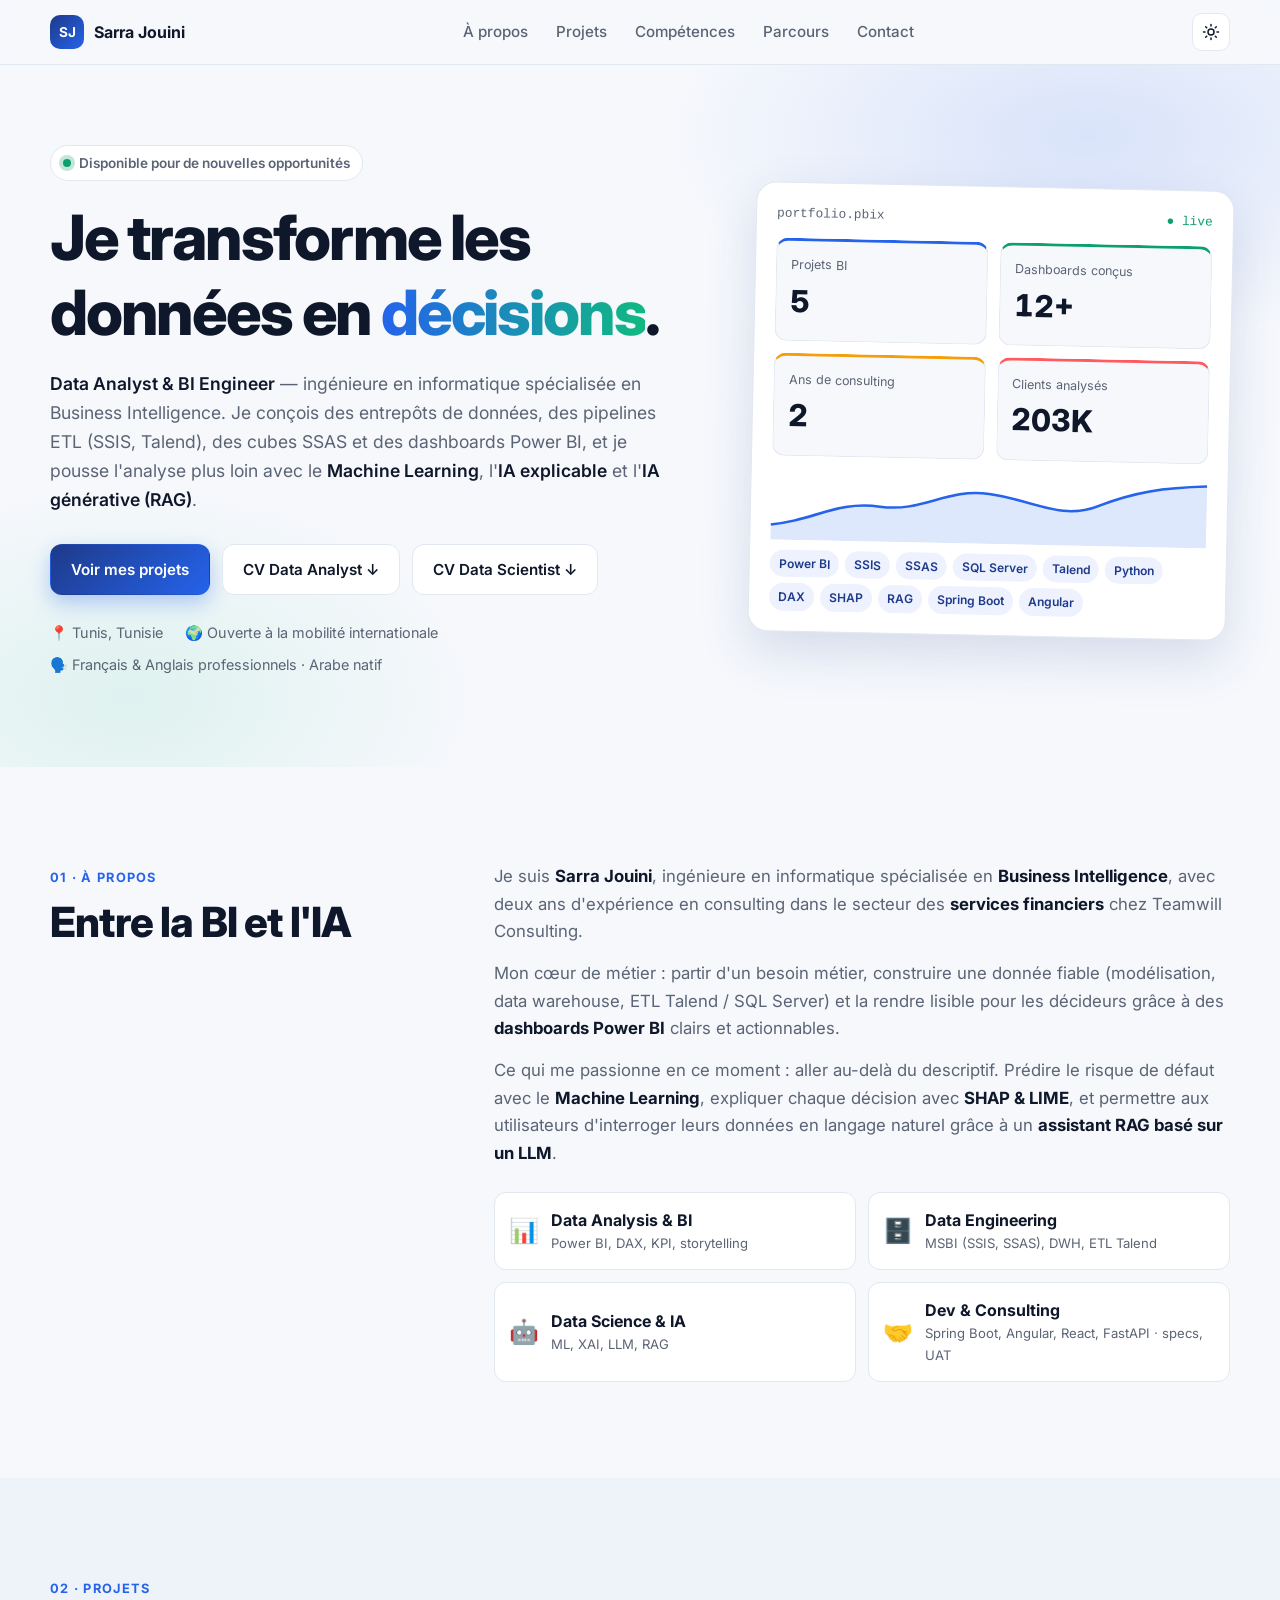
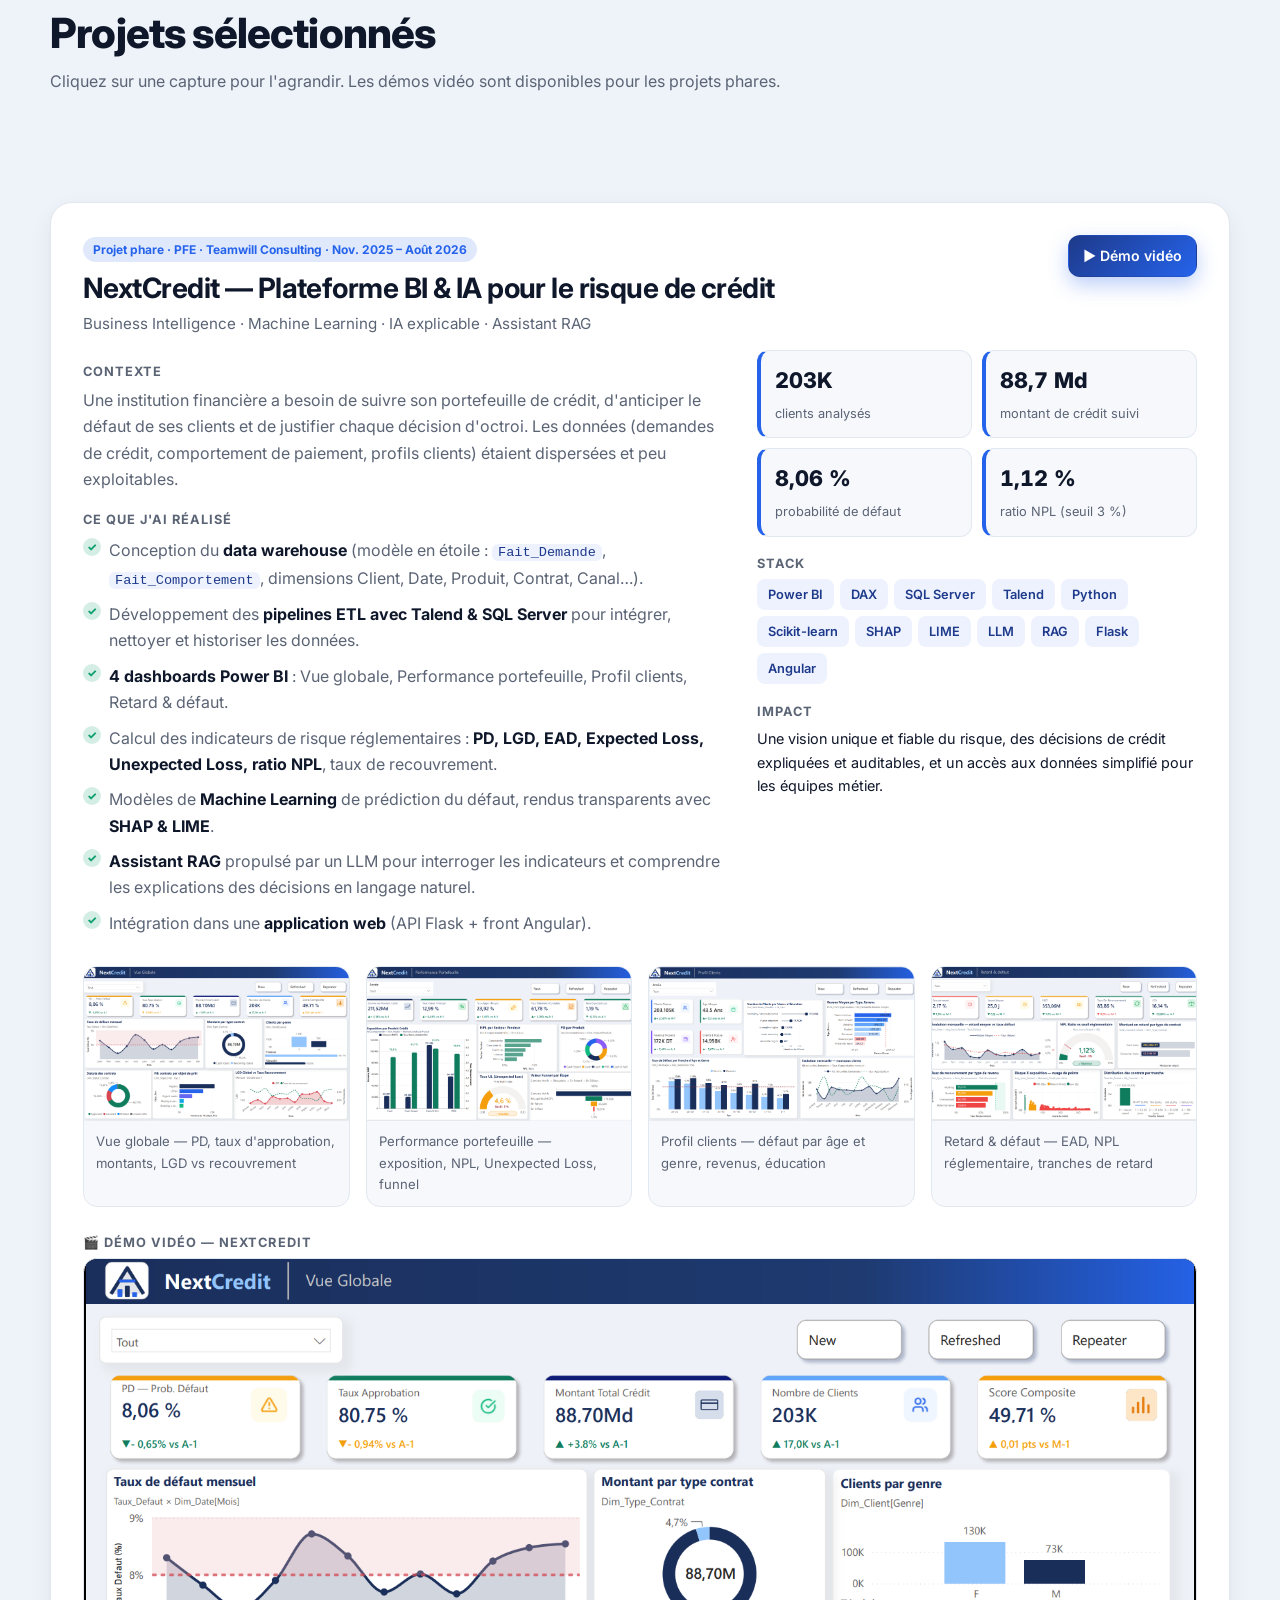
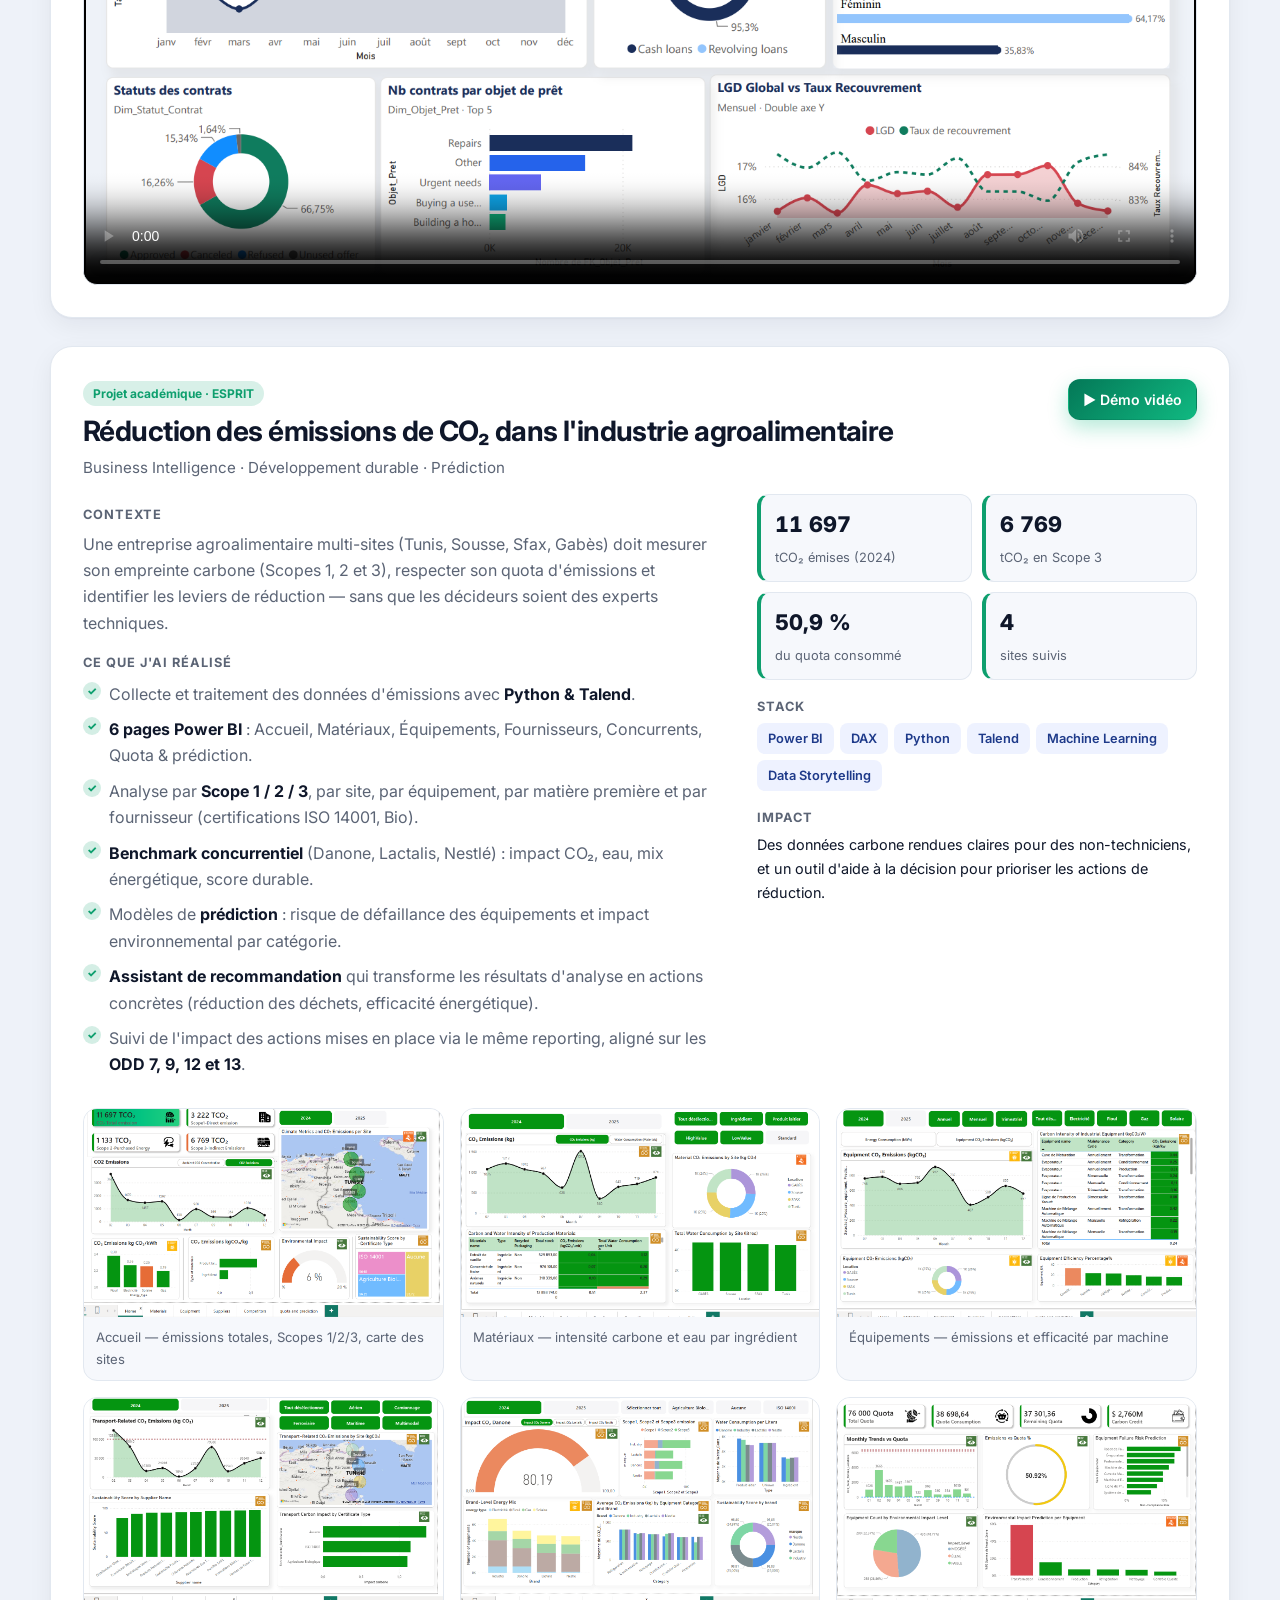
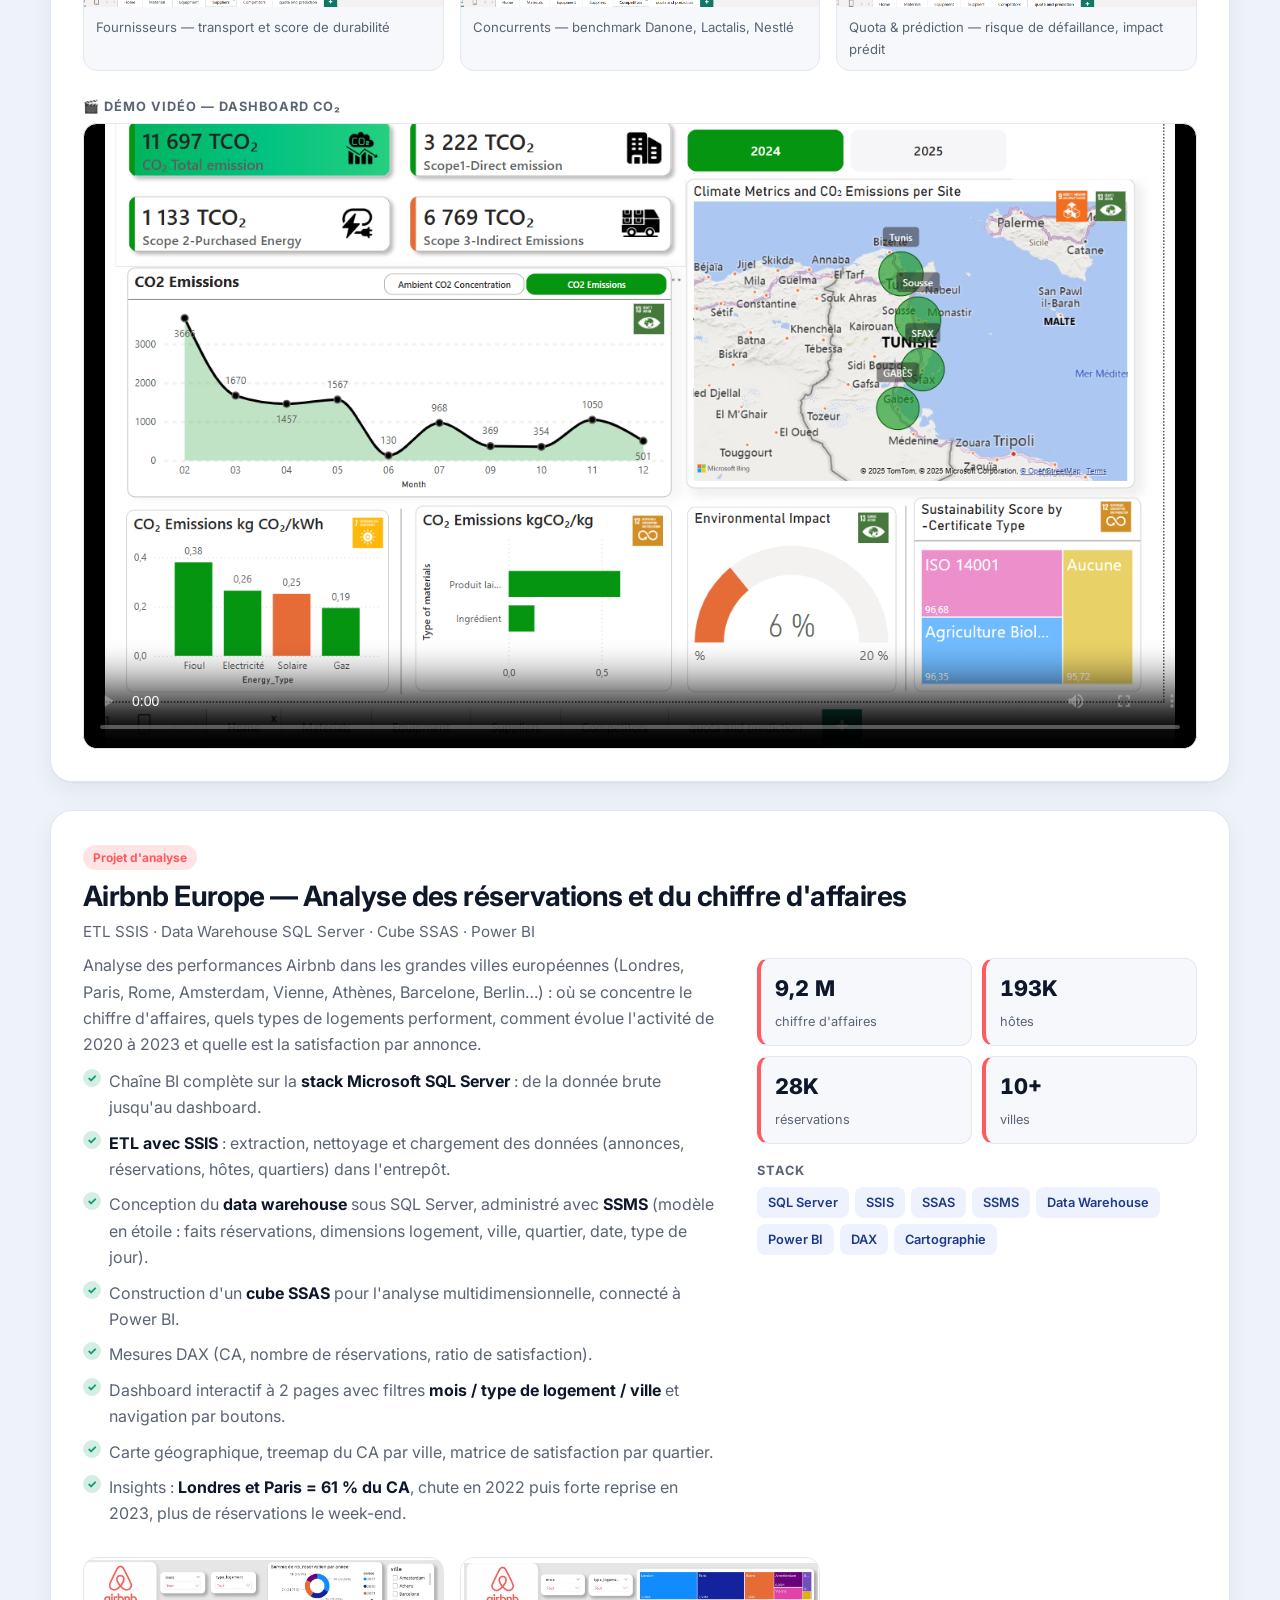
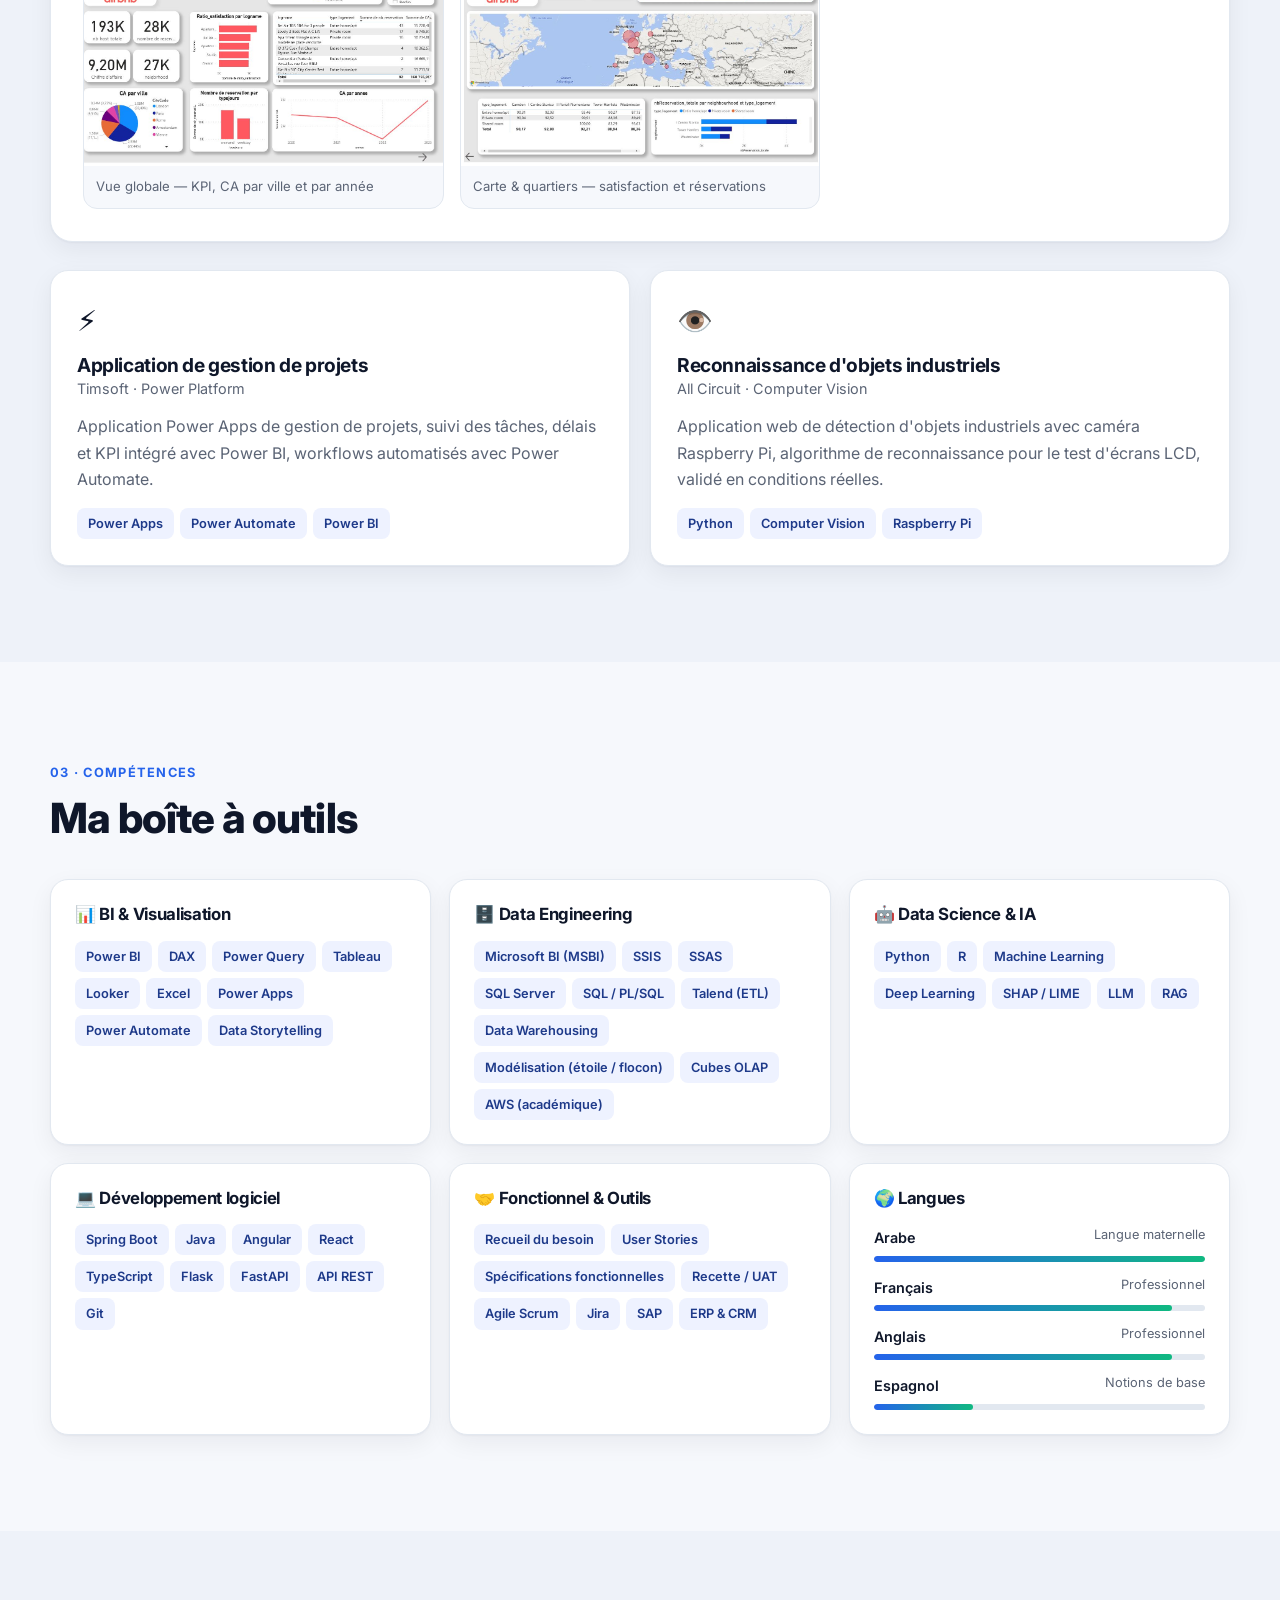
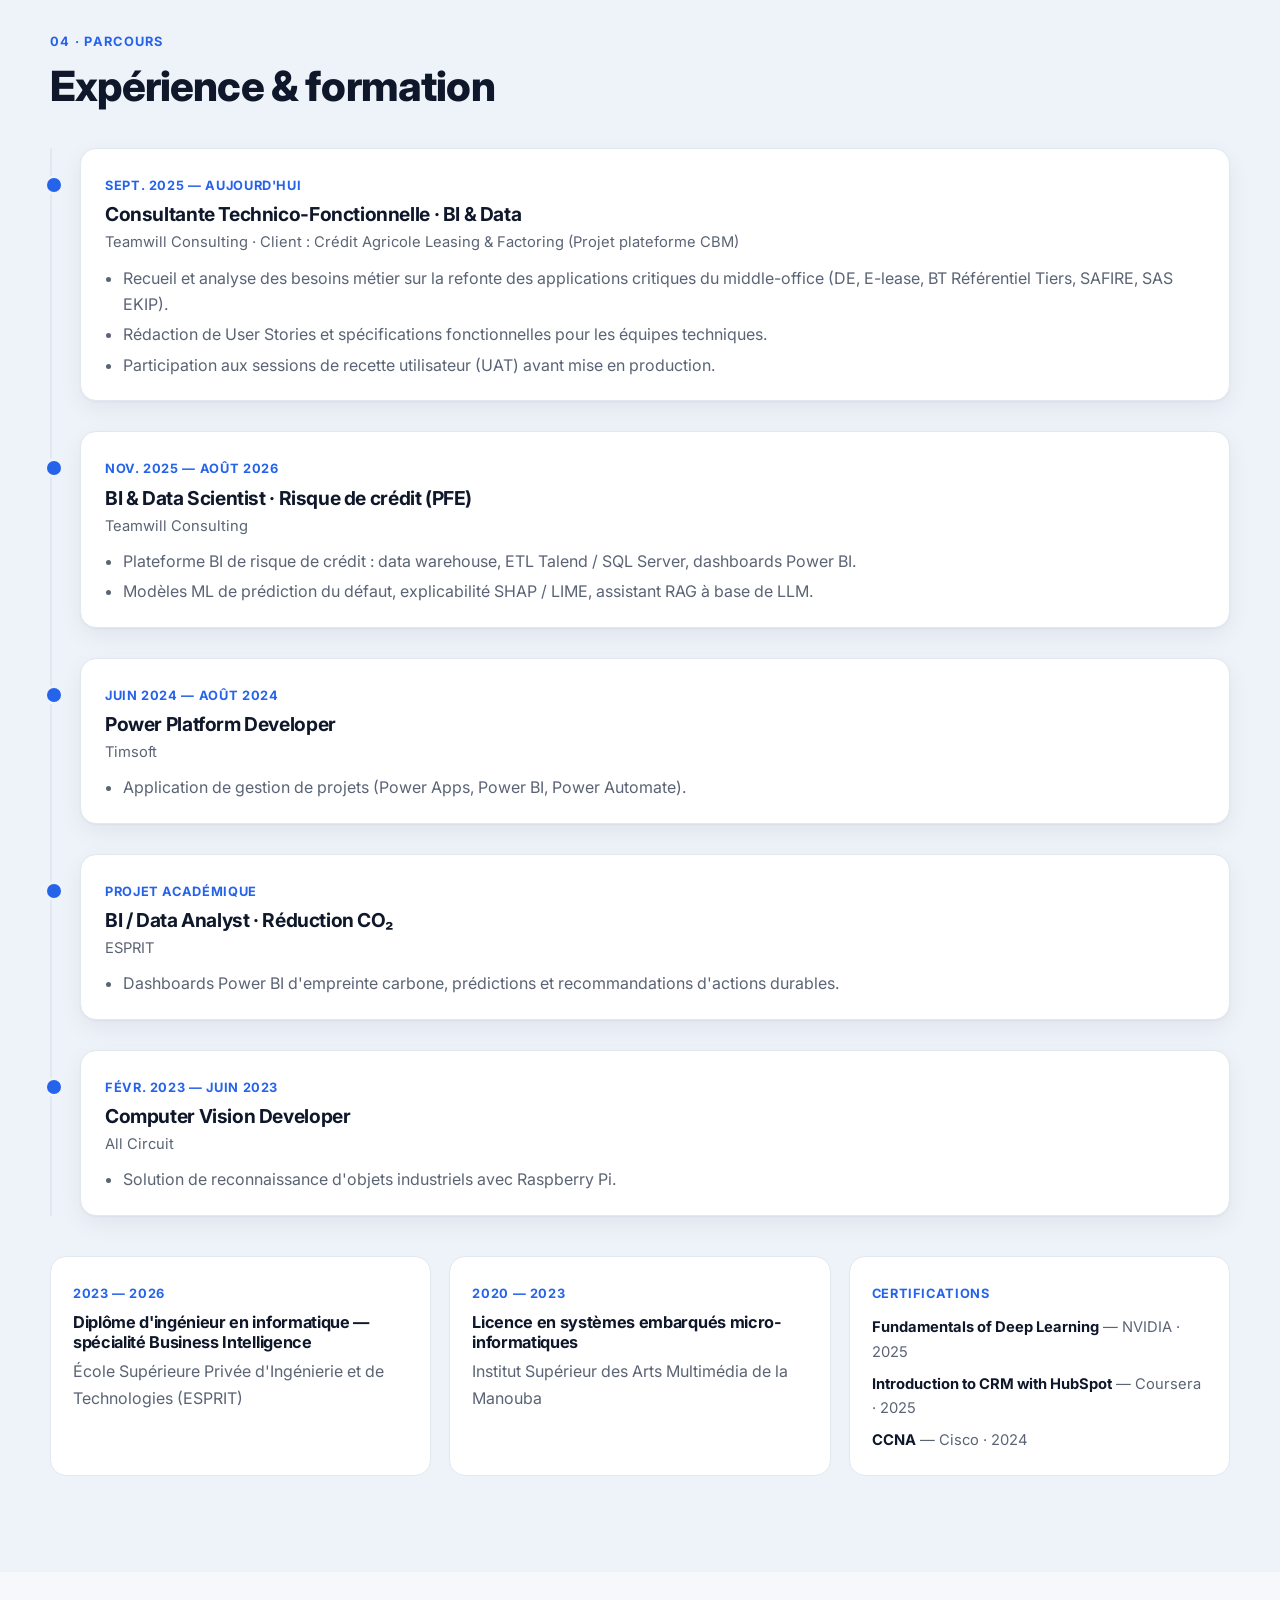
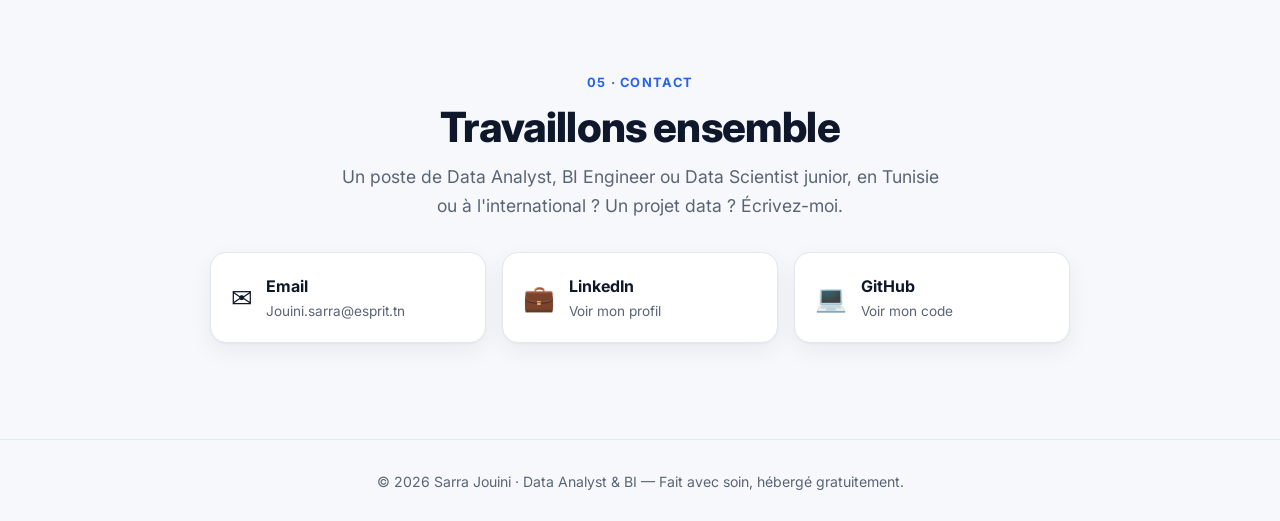
==== index.html @ 069f62f6 "Portfolio Sarra Jouini — Data Analyst & BI" ====
<!doctype html>
<html lang="fr">
<head>
  <meta charset="utf-8">
  <meta name="viewport" content="width=device-width, initial-scale=1">
  <title>Sarra Jouini · Data Analyst & BI</title>
  <meta name="description" content="Portfolio de Sarra Jouini — Data Analyst & BI Engineer (Power BI, SQL, Talend), passionnée par la Data Science et l'IA (Machine Learning, XAI, RAG).">
  <meta property="og:title" content="Sarra Jouini · Data Analyst & BI">
  <meta property="og:description" content="Dashboards Power BI, data warehousing, Machine Learning et IA générative appliqués au risque de crédit et à la décarbonation.">
  <meta property="og:image" content="assets/img/credit/vue-globale.png">
  <link rel="icon" href="data:image/svg+xml,<svg xmlns='http://www.w3.org/2000/svg' viewBox='0 0 32 32'><rect width='32' height='32' rx='8' fill='%231e3a8a'/><text x='16' y='22' font-size='15' font-family='Arial' font-weight='700' fill='white' text-anchor='middle'>SJ</text></svg>">
  <link rel="preconnect" href="https://fonts.googleapis.com">
  <link rel="preconnect" href="https://fonts.gstatic.com" crossorigin>
  <link href="https://fonts.googleapis.com/css2?family=Inter:wght@400;500;600;700;800&display=swap" rel="stylesheet">
  <link rel="stylesheet" href="style.css">
</head>
<body>

<!-- ============ NAVIGATION ============ -->
<header class="nav">
  <div class="container nav-inner">
    <a href="#top" class="brand"><span class="brand-mark">SJ</span> Sarra Jouini</a>
    <nav class="nav-links" id="navLinks">
      <a href="#about">À propos</a>
      <a href="#projects">Projets</a>
      <a href="#skills">Compétences</a>
      <a href="#experience">Parcours</a>
      <a href="#contact">Contact</a>
    </nav>
    <div class="nav-actions">
      <button class="icon-btn" id="themeToggle" aria-label="Changer de thème">
        <svg class="i-sun" viewBox="0 0 24 24"><circle cx="12" cy="12" r="4"/><path d="M12 2v2M12 20v2M4.9 4.9l1.4 1.4M17.7 17.7l1.4 1.4M2 12h2M20 12h2M4.9 19.1l1.4-1.4M17.7 6.3l1.4-1.4"/></svg>
        <svg class="i-moon" viewBox="0 0 24 24"><path d="M21 12.8A9 9 0 1 1 11.2 3a7 7 0 0 0 9.8 9.8z"/></svg>
      </button>
      <button class="icon-btn menu-btn" id="menuBtn" aria-label="Menu">
        <svg viewBox="0 0 24 24"><path d="M4 7h16M4 12h16M4 17h16"/></svg>
      </button>
    </div>
  </div>
</header>

<main id="top">

<!-- ============ HERO ============ -->
<section class="hero">
  <div class="container hero-grid">
    <div class="hero-text reveal">
      <span class="eyebrow"><span class="dot"></span> Disponible pour de nouvelles opportunités</span>
      <h1>Je transforme les données en <span class="grad">décisions</span>.</h1>
      <p class="lead">
        <strong>Data Analyst & BI Engineer</strong> — ingénieure en informatique spécialisée en Business Intelligence.
        Je conçois des entrepôts de données, des pipelines ETL (SSIS, Talend), des cubes SSAS et des dashboards Power BI, et je pousse l'analyse
        plus loin avec le <strong>Machine Learning</strong>, l'<strong>IA explicable</strong> et l'<strong>IA générative (RAG)</strong>.
      </p>
      <div class="hero-cta">
        <a href="#projects" class="btn btn-primary">Voir mes projets</a>
        <a href="assets/cv/Jouini_Sarra_CV_Data_Analyst.pdf" class="btn btn-ghost" download>CV Data Analyst ↓</a>
        <a href="assets/cv/Jouini_Sarra_CV_Data_Scientist.pdf" class="btn btn-ghost" download>CV Data Scientist ↓</a>
      </div>
      <div class="hero-meta">
        <span>📍 Tunis, Tunisie</span>
        <span>🌍 Ouverte à la mobilité internationale</span>
        <span>🗣️ Français & Anglais professionnels · Arabe natif</span>
      </div>
    </div>

    <div class="hero-card reveal">
      <div class="kpi-board">
        <div class="kpi-head">
          <span>portfolio.pbix</span>
          <span class="live">● live</span>
        </div>
        <div class="kpi-grid">
          <div class="kpi"><span class="kpi-label">Projets BI</span><span class="kpi-value" data-count="5">0</span></div>
          <div class="kpi"><span class="kpi-label">Dashboards conçus</span><span class="kpi-value" data-count="12" data-suffix="+">0</span></div>
          <div class="kpi"><span class="kpi-label">Ans de consulting</span><span class="kpi-value" data-count="2">0</span></div>
          <div class="kpi"><span class="kpi-label">Clients analysés</span><span class="kpi-value" data-count="203" data-suffix="K">0</span></div>
        </div>
        <div class="spark">
          <svg viewBox="0 0 300 70" preserveAspectRatio="none">
            <path class="spark-area" d="M0,55 C30,50 45,30 75,35 C105,40 120,15 150,20 C180,25 200,45 225,30 C250,15 270,10 300,8 L300,70 L0,70Z"/>
            <path class="spark-line" d="M0,55 C30,50 45,30 75,35 C105,40 120,15 150,20 C180,25 200,45 225,30 C250,15 270,10 300,8"/>
          </svg>
        </div>
        <div class="stack-chips">
          <span>Power BI</span><span>SSIS</span><span>SSAS</span><span>SQL Server</span><span>Talend</span><span>Python</span><span>DAX</span><span>SHAP</span><span>RAG</span><span>Spring Boot</span><span>Angular</span>
        </div>
      </div>
    </div>
  </div>
</section>

<!-- ============ ABOUT ============ -->
<section id="about" class="section">
  <div class="container about-grid">
    <div class="reveal">
      <span class="section-tag">01 · À propos</span>
      <h2>Entre la BI et l'IA</h2>
    </div>
    <div class="about-text reveal">
      <p>
        Je suis <strong>Sarra Jouini</strong>, ingénieure en informatique spécialisée en <strong>Business Intelligence</strong>,
        avec deux ans d'expérience en consulting dans le secteur des <strong>services financiers</strong> chez Teamwill Consulting.
      </p>
      <p>
        Mon cœur de métier : partir d'un besoin métier, construire une donnée fiable (modélisation, data warehouse, ETL Talend / SQL Server)
        et la rendre lisible pour les décideurs grâce à des <strong>dashboards Power BI</strong> clairs et actionnables.
      </p>
      <p>
        Ce qui me passionne en ce moment : aller au-delà du descriptif. Prédire le risque de défaut avec le <strong>Machine Learning</strong>,
        expliquer chaque décision avec <strong>SHAP & LIME</strong>, et permettre aux utilisateurs d'interroger leurs données en langage naturel
        grâce à un <strong>assistant RAG basé sur un LLM</strong>.
      </p>
      <div class="about-pillars">
        <div class="pillar"><span class="pillar-ico">📊</span><div><strong>Data Analysis & BI</strong><small>Power BI, DAX, KPI, storytelling</small></div></div>
        <div class="pillar"><span class="pillar-ico">🗄️</span><div><strong>Data Engineering</strong><small>MSBI (SSIS, SSAS), DWH, ETL Talend</small></div></div>
        <div class="pillar"><span class="pillar-ico">🤖</span><div><strong>Data Science & IA</strong><small>ML, XAI, LLM, RAG</small></div></div>
        <div class="pillar"><span class="pillar-ico">🤝</span><div><strong>Dev & Consulting</strong><small>Spring Boot, Angular, React, FastAPI · specs, UAT</small></div></div>
      </div>
    </div>
  </div>
</section>

<!-- ============ PROJECTS ============ -->
<section id="projects" class="section section-alt">
  <div class="container">
    <div class="section-head reveal">
      <span class="section-tag">02 · Projets</span>
      <h2>Projets sélectionnés</h2>
      <p class="muted">Cliquez sur une capture pour l'agrandir. Les démos vidéo sont disponibles pour les projets phares.</p>
    </div>

    <div class="filters reveal" role="tablist">
      <button class="filter active" data-filter="all">Tous</button>
      <button class="filter" data-filter="bi">Business Intelligence</button>
      <button class="filter" data-filter="ml">Data Science & IA</button>
      <button class="filter" data-filter="dev">Développement</button>
    </div>

    <!-- ---------- PROJECT 1 : NEXTCREDIT ---------- -->
    <article class="project featured reveal" data-cat="bi ml dev">
      <div class="project-header">
        <div>
          <span class="badge badge-blue">Projet phare · PFE · Teamwill Consulting · Nov. 2025 – Août 2026</span>
          <h3>NextCredit — Plateforme BI & IA pour le risque de crédit</h3>
          <p class="project-sub">Business Intelligence · Machine Learning · IA explicable · Assistant RAG</p>
        </div>
        <div class="project-links">
          <a href="#video-credit" class="btn btn-sm btn-primary">▶ Démo vidéo</a>
        </div>
      </div>

      <div class="project-body">
        <div class="project-desc">
          <h4>Contexte</h4>
          <p>
            Une institution financière a besoin de suivre son portefeuille de crédit, d'anticiper le défaut de ses clients et
            de justifier chaque décision d'octroi. Les données (demandes de crédit, comportement de paiement, profils clients)
            étaient dispersées et peu exploitables.
          </p>
          <h4>Ce que j'ai réalisé</h4>
          <ul class="checks">
            <li>Conception du <strong>data warehouse</strong> (modèle en étoile : <code>Fait_Demande</code>, <code>Fait_Comportement</code>, dimensions Client, Date, Produit, Contrat, Canal…).</li>
            <li>Développement des <strong>pipelines ETL avec Talend & SQL Server</strong> pour intégrer, nettoyer et historiser les données.</li>
            <li><strong>4 dashboards Power BI</strong> : Vue globale, Performance portefeuille, Profil clients, Retard & défaut.</li>
            <li>Calcul des indicateurs de risque réglementaires : <strong>PD, LGD, EAD, Expected Loss, Unexpected Loss, ratio NPL</strong>, taux de recouvrement.</li>
            <li>Modèles de <strong>Machine Learning</strong> de prédiction du défaut, rendus transparents avec <strong>SHAP & LIME</strong>.</li>
            <li><strong>Assistant RAG</strong> propulsé par un LLM pour interroger les indicateurs et comprendre les explications des décisions en langage naturel.</li>
            <li>Intégration dans une <strong>application web</strong> (API Flask + front Angular).</li>
          </ul>
        </div>
        <aside class="project-side">
          <div class="metrics">
            <div class="metric"><span>203K</span><small>clients analysés</small></div>
            <div class="metric"><span>88,7 Md</span><small>montant de crédit suivi</small></div>
            <div class="metric"><span>8,06 %</span><small>probabilité de défaut</small></div>
            <div class="metric"><span>1,12 %</span><small>ratio NPL (seuil 3 %)</small></div>
          </div>
          <h4>Stack</h4>
          <div class="tags">
            <span>Power BI</span><span>DAX</span><span>SQL Server</span><span>Talend</span><span>Python</span><span>Scikit-learn</span><span>SHAP</span><span>LIME</span><span>LLM</span><span>RAG</span><span>Flask</span><span>Angular</span>
          </div>
          <h4>Impact</h4>
          <p class="small">Une vision unique et fiable du risque, des décisions de crédit expliquées et auditables, et un accès aux données simplifié pour les équipes métier.</p>
        </aside>
      </div>

      <div class="gallery">
        <figure data-full="assets/img/credit/vue-globale.png"><img src="assets/img/credit/vue-globale.png" alt="NextCredit – Vue globale" loading="lazy"><figcaption>Vue globale — PD, taux d'approbation, montants, LGD vs recouvrement</figcaption></figure>
        <figure data-full="assets/img/credit/performance-portefeuille.png"><img src="assets/img/credit/performance-portefeuille.png" alt="NextCredit – Performance portefeuille" loading="lazy"><figcaption>Performance portefeuille — exposition, NPL, Unexpected Loss, funnel</figcaption></figure>
        <figure data-full="assets/img/credit/profil-clients.png"><img src="assets/img/credit/profil-clients.png" alt="NextCredit – Profil clients" loading="lazy"><figcaption>Profil clients — défaut par âge et genre, revenus, éducation</figcaption></figure>
        <figure data-full="assets/img/credit/retard-defaut.png"><img src="assets/img/credit/retard-defaut.png" alt="NextCredit – Retard et défaut" loading="lazy"><figcaption>Retard & défaut — EAD, NPL réglementaire, tranches de retard</figcaption></figure>
      </div>

      <div class="video-wrap" id="video-credit">
        <h4>🎬 Démo vidéo — NextCredit</h4>
        <!-- Option 1 : fichier vidéo local (assets/video/creditrisk.mp4, < 100 Mo pour GitHub)
             Option 2 : YouTube (non répertorié) → remplacez la balise <video> par :
             <iframe src="https://www.youtube-nocookie.com/embed/VOTRE_ID" title="Démo NextCredit" allowfullscreen></iframe> -->
        <video controls preload="metadata" poster="assets/img/credit/vue-globale.png">
          <source src="assets/video/creditrisk.mp4" type="video/mp4">
          Votre navigateur ne lit pas la vidéo.
        </video>
      </div>
    </article>

    <!-- ---------- PROJECT 2 : CO2 ---------- -->
    <article class="project featured reveal" data-cat="bi ml">
      <div class="project-header">
        <div>
          <span class="badge badge-green">Projet académique · ESPRIT</span>
          <h3>Réduction des émissions de CO₂ dans l'industrie agroalimentaire</h3>
          <p class="project-sub">Business Intelligence · Développement durable · Prédiction</p>
        </div>
        <div class="project-links">
          <a href="#video-co2" class="btn btn-sm btn-green">▶ Démo vidéo</a>
        </div>
      </div>

      <div class="project-body">
        <div class="project-desc">
          <h4>Contexte</h4>
          <p>
            Une entreprise agroalimentaire multi-sites (Tunis, Sousse, Sfax, Gabès) doit mesurer son empreinte carbone
            (Scopes 1, 2 et 3), respecter son quota d'émissions et identifier les leviers de réduction — sans que les décideurs
            soient des experts techniques.
          </p>
          <h4>Ce que j'ai réalisé</h4>
          <ul class="checks">
            <li>Collecte et traitement des données d'émissions avec <strong>Python & Talend</strong>.</li>
            <li><strong>6 pages Power BI</strong> : Accueil, Matériaux, Équipements, Fournisseurs, Concurrents, Quota & prédiction.</li>
            <li>Analyse par <strong>Scope 1 / 2 / 3</strong>, par site, par équipement, par matière première et par fournisseur (certifications ISO 14001, Bio).</li>
            <li><strong>Benchmark concurrentiel</strong> (Danone, Lactalis, Nestlé) : impact CO₂, eau, mix énergétique, score durable.</li>
            <li>Modèles de <strong>prédiction</strong> : risque de défaillance des équipements et impact environnemental par catégorie.</li>
            <li><strong>Assistant de recommandation</strong> qui transforme les résultats d'analyse en actions concrètes (réduction des déchets, efficacité énergétique).</li>
            <li>Suivi de l'impact des actions mises en place via le même reporting, aligné sur les <strong>ODD 7, 9, 12 et 13</strong>.</li>
          </ul>
        </div>
        <aside class="project-side">
          <div class="metrics">
            <div class="metric green"><span>11 697</span><small>tCO₂ émises (2024)</small></div>
            <div class="metric green"><span>6 769</span><small>tCO₂ en Scope 3</small></div>
            <div class="metric green"><span>50,9 %</span><small>du quota consommé</small></div>
            <div class="metric green"><span>4</span><small>sites suivis</small></div>
          </div>
          <h4>Stack</h4>
          <div class="tags">
            <span>Power BI</span><span>DAX</span><span>Python</span><span>Talend</span><span>Machine Learning</span><span>Data Storytelling</span>
          </div>
          <h4>Impact</h4>
          <p class="small">Des données carbone rendues claires pour des non-techniciens, et un outil d'aide à la décision pour prioriser les actions de réduction.</p>
        </aside>
      </div>

      <div class="gallery gallery-3">
        <figure data-full="assets/img/co2/accueil.png"><img src="assets/img/co2/accueil.png" alt="CO2 – Accueil" loading="lazy"><figcaption>Accueil — émissions totales, Scopes 1/2/3, carte des sites</figcaption></figure>
        <figure data-full="assets/img/co2/materiaux.png"><img src="assets/img/co2/materiaux.png" alt="CO2 – Matériaux" loading="lazy"><figcaption>Matériaux — intensité carbone et eau par ingrédient</figcaption></figure>
        <figure data-full="assets/img/co2/equipements.png"><img src="assets/img/co2/equipements.png" alt="CO2 – Équipements" loading="lazy"><figcaption>Équipements — émissions et efficacité par machine</figcaption></figure>
        <figure data-full="assets/img/co2/fournisseurs.png"><img src="assets/img/co2/fournisseurs.png" alt="CO2 – Fournisseurs" loading="lazy"><figcaption>Fournisseurs — transport et score de durabilité</figcaption></figure>
        <figure data-full="assets/img/co2/concurrents.png"><img src="assets/img/co2/concurrents.png" alt="CO2 – Concurrents" loading="lazy"><figcaption>Concurrents — benchmark Danone, Lactalis, Nestlé</figcaption></figure>
        <figure data-full="assets/img/co2/quota-prediction.png"><img src="assets/img/co2/quota-prediction.png" alt="CO2 – Quota et prédiction" loading="lazy"><figcaption>Quota & prédiction — risque de défaillance, impact prédit</figcaption></figure>
      </div>

      <div class="video-wrap" id="video-co2">
        <h4>🎬 Démo vidéo — Dashboard CO₂</h4>
        <video controls preload="metadata" poster="assets/img/co2/accueil.png">
          <source src="assets/video/co2.mp4" type="video/mp4">
          Votre navigateur ne lit pas la vidéo.
        </video>
      </div>
    </article>

    <!-- ---------- PROJECT 3 : AIRBNB ---------- -->
    <article class="project reveal" data-cat="bi">
      <div class="project-header">
        <div>
          <span class="badge badge-coral">Projet d'analyse</span>
          <h3>Airbnb Europe — Analyse des réservations et du chiffre d'affaires</h3>
          <p class="project-sub">ETL SSIS · Data Warehouse SQL Server · Cube SSAS · Power BI</p>
        </div>
      </div>
      <div class="project-body">
        <div class="project-desc">
          <p>
            Analyse des performances Airbnb dans les grandes villes européennes (Londres, Paris, Rome, Amsterdam, Vienne, Athènes,
            Barcelone, Berlin…) : où se concentre le chiffre d'affaires, quels types de logements performent, comment évolue
            l'activité de 2020 à 2023 et quelle est la satisfaction par annonce.
          </p>
          <ul class="checks">
            <li>Chaîne BI complète sur la <strong>stack Microsoft SQL Server</strong> : de la donnée brute jusqu'au dashboard.</li>
            <li><strong>ETL avec SSIS</strong> : extraction, nettoyage et chargement des données (annonces, réservations, hôtes, quartiers) dans l'entrepôt.</li>
            <li>Conception du <strong>data warehouse</strong> sous SQL Server, administré avec <strong>SSMS</strong> (modèle en étoile : faits réservations, dimensions logement, ville, quartier, date, type de jour).</li>
            <li>Construction d'un <strong>cube SSAS</strong> pour l'analyse multidimensionnelle, connecté à Power BI.</li>
            <li>Mesures DAX (CA, nombre de réservations, ratio de satisfaction).</li>
            <li>Dashboard interactif à 2 pages avec filtres <strong>mois / type de logement / ville</strong> et navigation par boutons.</li>
            <li>Carte géographique, treemap du CA par ville, matrice de satisfaction par quartier.</li>
            <li>Insights : <strong>Londres et Paris = 61 % du CA</strong>, chute en 2022 puis forte reprise en 2023, plus de réservations le week-end.</li>
          </ul>
        </div>
        <aside class="project-side">
          <div class="metrics">
            <div class="metric coral"><span>9,2 M</span><small>chiffre d'affaires</small></div>
            <div class="metric coral"><span>193K</span><small>hôtes</small></div>
            <div class="metric coral"><span>28K</span><small>réservations</small></div>
            <div class="metric coral"><span>10+</span><small>villes</small></div>
          </div>
          <h4>Stack</h4>
          <div class="tags"><span>SQL Server</span><span>SSIS</span><span>SSAS</span><span>SSMS</span><span>Data Warehouse</span><span>Power BI</span><span>DAX</span><span>Cartographie</span></div>
        </aside>
      </div>
      <div class="gallery gallery-2">
        <figure data-full="assets/img/airbnb/vue-globale.jpg"><img src="assets/img/airbnb/vue-globale.jpg" alt="Airbnb – Vue globale" loading="lazy"><figcaption>Vue globale — KPI, CA par ville et par année</figcaption></figure>
        <figure data-full="assets/img/airbnb/carte-quartiers.jpg"><img src="assets/img/airbnb/carte-quartiers.jpg" alt="Airbnb – Carte et quartiers" loading="lazy"><figcaption>Carte & quartiers — satisfaction et réservations</figcaption></figure>
      </div>
    </article>

    <!-- ---------- SMALLER PROJECTS ---------- -->
    <div class="mini-grid">
      <article class="mini reveal" data-cat="dev bi">
        <span class="mini-ico">⚡</span>
        <h3>Application de gestion de projets</h3>
        <p class="muted small">Timsoft · Power Platform</p>
        <p>Application Power Apps de gestion de projets, suivi des tâches, délais et KPI intégré avec Power BI, workflows automatisés avec Power Automate.</p>
        <div class="tags"><span>Power Apps</span><span>Power Automate</span><span>Power BI</span></div>
      </article>
      <article class="mini reveal" data-cat="ml dev">
        <span class="mini-ico">👁️</span>
        <h3>Reconnaissance d'objets industriels</h3>
        <p class="muted small">All Circuit · Computer Vision</p>
        <p>Application web de détection d'objets industriels avec caméra Raspberry Pi, algorithme de reconnaissance pour le test d'écrans LCD, validé en conditions réelles.</p>
        <div class="tags"><span>Python</span><span>Computer Vision</span><span>Raspberry Pi</span></div>
      </article>
    </div>
  </div>
</section>

<!-- ============ SKILLS ============ -->
<section id="skills" class="section">
  <div class="container">
    <div class="section-head reveal">
      <span class="section-tag">03 · Compétences</span>
      <h2>Ma boîte à outils</h2>
    </div>
    <div class="skills-grid">
      <div class="skill-card reveal">
        <h3>📊 BI & Visualisation</h3>
        <div class="tags"><span>Power BI</span><span>DAX</span><span>Power Query</span><span>Tableau</span><span>Looker</span><span>Excel</span><span>Power Apps</span><span>Power Automate</span><span>Data Storytelling</span></div>
      </div>
      <div class="skill-card reveal">
        <h3>🗄️ Data Engineering</h3>
        <div class="tags"><span>Microsoft BI (MSBI)</span><span>SSIS</span><span>SSAS</span><span>SQL Server</span><span>SQL / PL/SQL</span><span>Talend (ETL)</span><span>Data Warehousing</span><span>Modélisation (étoile / flocon)</span><span>Cubes OLAP</span><span>AWS (académique)</span></div>
      </div>
      <div class="skill-card reveal">
        <h3>🤖 Data Science & IA</h3>
        <div class="tags"><span>Python</span><span>R</span><span>Machine Learning</span><span>Deep Learning</span><span>SHAP / LIME</span><span>LLM</span><span>RAG</span></div>
      </div>
      <div class="skill-card reveal">
        <h3>💻 Développement logiciel</h3>
        <div class="tags"><span>Spring Boot</span><span>Java</span><span>Angular</span><span>React</span><span>TypeScript</span><span>Flask</span><span>FastAPI</span><span>API REST</span><span>Git</span></div>
      </div>
      <div class="skill-card reveal">
        <h3>🤝 Fonctionnel & Outils</h3>
        <div class="tags"><span>Recueil du besoin</span><span>User Stories</span><span>Spécifications fonctionnelles</span><span>Recette / UAT</span><span>Agile Scrum</span><span>Jira</span><span>SAP</span><span>ERP & CRM</span></div>
      </div>
      <div class="skill-card reveal">
        <h3>🌍 Langues</h3>
        <ul class="langs">
          <li><span>Arabe</span><em>Langue maternelle</em><i style="--w:100%"></i></li>
          <li><span>Français</span><em>Professionnel</em><i style="--w:90%"></i></li>
          <li><span>Anglais</span><em>Professionnel</em><i style="--w:90%"></i></li>
          <li><span>Espagnol</span><em>Notions de base</em><i style="--w:30%"></i></li>
        </ul>
      </div>
    </div>
  </div>
</section>

<!-- ============ EXPERIENCE ============ -->
<section id="experience" class="section section-alt">
  <div class="container">
    <div class="section-head reveal">
      <span class="section-tag">04 · Parcours</span>
      <h2>Expérience & formation</h2>
    </div>

    <div class="timeline">
      <div class="tl-item reveal">
        <span class="tl-date">Sept. 2025 — aujourd'hui</span>
        <h3>Consultante Technico-Fonctionnelle · BI & Data</h3>
        <p class="tl-org">Teamwill Consulting · Client : Crédit Agricole Leasing & Factoring (Projet plateforme CBM)</p>
        <ul>
          <li>Recueil et analyse des besoins métier sur la refonte des applications critiques du middle-office (DE, E-lease, BT Référentiel Tiers, SAFIRE, SAS EKIP).</li>
          <li>Rédaction de User Stories et spécifications fonctionnelles pour les équipes techniques.</li>
          <li>Participation aux sessions de recette utilisateur (UAT) avant mise en production.</li>
        </ul>
      </div>
      <div class="tl-item reveal">
        <span class="tl-date">Nov. 2025 — Août 2026</span>
        <h3>BI & Data Scientist · Risque de crédit (PFE)</h3>
        <p class="tl-org">Teamwill Consulting</p>
        <ul>
          <li>Plateforme BI de risque de crédit : data warehouse, ETL Talend / SQL Server, dashboards Power BI.</li>
          <li>Modèles ML de prédiction du défaut, explicabilité SHAP / LIME, assistant RAG à base de LLM.</li>
        </ul>
      </div>
      <div class="tl-item reveal">
        <span class="tl-date">Juin 2024 — Août 2024</span>
        <h3>Power Platform Developer</h3>
        <p class="tl-org">Timsoft</p>
        <ul><li>Application de gestion de projets (Power Apps, Power BI, Power Automate).</li></ul>
      </div>
      <div class="tl-item reveal">
        <span class="tl-date">Projet académique</span>
        <h3>BI / Data Analyst · Réduction CO₂</h3>
        <p class="tl-org">ESPRIT</p>
        <ul><li>Dashboards Power BI d'empreinte carbone, prédictions et recommandations d'actions durables.</li></ul>
      </div>
      <div class="tl-item reveal">
        <span class="tl-date">Févr. 2023 — Juin 2023</span>
        <h3>Computer Vision Developer</h3>
        <p class="tl-org">All Circuit</p>
        <ul><li>Solution de reconnaissance d'objets industriels avec Raspberry Pi.</li></ul>
      </div>
    </div>

    <div class="edu-grid">
      <div class="edu reveal">
        <span class="tl-date">2023 — 2026</span>
        <h3>Diplôme d'ingénieur en informatique — spécialité Business Intelligence</h3>
        <p class="muted">École Supérieure Privée d'Ingénierie et de Technologies (ESPRIT)</p>
      </div>
      <div class="edu reveal">
        <span class="tl-date">2020 — 2023</span>
        <h3>Licence en systèmes embarqués micro-informatiques</h3>
        <p class="muted">Institut Supérieur des Arts Multimédia de la Manouba</p>
      </div>
      <div class="edu reveal">
        <span class="tl-date">Certifications</span>
        <ul class="cert-list">
          <li><strong>Fundamentals of Deep Learning</strong> — NVIDIA · 2025</li>
          <li><strong>Introduction to CRM with HubSpot</strong> — Coursera · 2025</li>
          <li><strong>CCNA</strong> — Cisco · 2024</li>
        </ul>
      </div>
    </div>
  </div>
</section>

<!-- ============ CONTACT ============ -->
<section id="contact" class="section">
  <div class="container contact reveal">
    <span class="section-tag">05 · Contact</span>
    <h2>Travaillons ensemble</h2>
    <p class="lead center">Un poste de Data Analyst, BI Engineer ou Data Scientist junior, en Tunisie ou à l'international ? Un projet data ? Écrivez-moi.</p>
    <div class="contact-links">
      <a class="contact-card" href="mailto:Jouini.sarra@esprit.tn">
        <span>✉️</span><div><strong>Email</strong><small>Jouini.sarra@esprit.tn</small></div>
      </a>
      <!-- Remplacez les liens ci-dessous par vos vrais profils -->
      <a class="contact-card" href="https://www.linkedin.com/in/VOTRE-PROFIL" target="_blank" rel="noopener">
        <span>💼</span><div><strong>LinkedIn</strong><small>Voir mon profil</small></div>
      </a>
      <a class="contact-card" href="https://github.com/VOTRE-PSEUDO" target="_blank" rel="noopener">
        <span>💻</span><div><strong>GitHub</strong><small>Voir mon code</small></div>
      </a>
    </div>
  </div>
</section>
</main>

<footer class="footer">
  <div class="container">© <span id="year"></span> Sarra Jouini · Data Analyst & BI — Fait avec soin, hébergé gratuitement.</div>
</footer>

<!-- Lightbox -->
<div class="lightbox" id="lightbox" aria-hidden="true">
  <button class="lb-close" aria-label="Fermer">×</button>
  <button class="lb-nav lb-prev" aria-label="Précédent">‹</button>
  <figure><img id="lbImg" alt=""><figcaption id="lbCap"></figcaption></figure>
  <button class="lb-nav lb-next" aria-label="Suivant">›</button>
</div>

<script src="script.js"></script>
</body>
</html>
---- style.css ----
/* ================= TOKENS ================= */
:root {
  --bg: #f6f8fc;
  --bg-alt: #eef2f9;
  --surface: #ffffff;
  --text: #0f172a;
  --muted: #5b6475;
  --border: #e2e8f0;
  --primary: #1e3a8a;
  --primary-2: #2563eb;
  --accent: #0e9f6e;
  --coral: #ff5a5f;
  --shadow: 0 1px 2px rgba(15,23,42,.04), 0 8px 24px rgba(15,23,42,.06);
  --shadow-lg: 0 20px 50px rgba(30,58,138,.15);
  --radius: 16px;
  --chip: #eef2ff;
  --chip-text: #1e3a8a;
}
@media (prefers-color-scheme: dark) {
  :root:not([data-theme="light"]) {
    --bg: #0b1020; --bg-alt: #0f162b; --surface: #141c33; --text: #e6eaf3; --muted: #97a1b5;
    --border: #232d48; --primary: #93b4ff; --primary-2: #60a5fa; --accent: #34d399; --coral: #ff7a7e;
    --shadow: 0 1px 2px rgba(0,0,0,.3), 0 8px 24px rgba(0,0,0,.25); --shadow-lg: 0 20px 50px rgba(0,0,0,.45);
    --chip: #1c2747; --chip-text: #b9cbff;
  }
}
:root[data-theme="dark"] {
  --bg: #0b1020; --bg-alt: #0f162b; --surface: #141c33; --text: #e6eaf3; --muted: #97a1b5;
  --border: #232d48; --primary: #93b4ff; --primary-2: #60a5fa; --accent: #34d399; --coral: #ff7a7e;
  --shadow: 0 1px 2px rgba(0,0,0,.3), 0 8px 24px rgba(0,0,0,.25); --shadow-lg: 0 20px 50px rgba(0,0,0,.45);
  --chip: #1c2747; --chip-text: #b9cbff;
}

/* ================= BASE ================= */
* { box-sizing: border-box; margin: 0; padding: 0; }
html { scroll-behavior: smooth; scroll-padding-top: 80px; }
body {
  font-family: "Inter", system-ui, -apple-system, "Segoe UI", sans-serif;
  background: var(--bg); color: var(--text); line-height: 1.65; font-size: 16px;
  -webkit-font-smoothing: antialiased; overflow-x: hidden;
}
img { max-width: 100%; display: block; }
a { color: inherit; text-decoration: none; }
code { font-size: .85em; background: var(--chip); color: var(--chip-text); padding: 1px 6px; border-radius: 6px; }
.container { width: min(1180px, 100% - 32px); margin-inline: auto; }
.muted { color: var(--muted); }
.small { font-size: .9rem; }
h1, h2, h3, h4 { line-height: 1.2; letter-spacing: -.02em; }
h2 { font-size: clamp(1.8rem, 3.5vw, 2.6rem); font-weight: 800; margin-bottom: .6rem; }
h3 { font-size: 1.2rem; font-weight: 700; }
h4 { font-size: .8rem; text-transform: uppercase; letter-spacing: .08em; color: var(--muted); margin: 1.2rem 0 .5rem; }

/* ================= NAV ================= */
.nav {
  position: sticky; top: 0; z-index: 50;
  background: color-mix(in srgb, var(--bg) 82%, transparent);
  backdrop-filter: blur(12px); border-bottom: 1px solid var(--border);
}
.nav-inner { display: flex; align-items: center; justify-content: space-between; height: 64px; }
.brand { display: flex; align-items: center; gap: 10px; font-weight: 700; }
.brand-mark {
  width: 34px; height: 34px; border-radius: 10px; display: grid; place-items: center;
  background: linear-gradient(135deg, #1e3a8a, #2563eb); color: #fff; font-size: .85rem;
}
.nav-links { display: flex; gap: 28px; font-weight: 500; font-size: .95rem; }
.nav-links a { color: var(--muted); transition: color .2s; }
.nav-links a:hover, .nav-links a.active { color: var(--text); }
.nav-actions { display: flex; gap: 8px; }
.icon-btn {
  width: 38px; height: 38px; border-radius: 10px; border: 1px solid var(--border);
  background: var(--surface); color: var(--text); cursor: pointer; display: grid; place-items: center;
}
.icon-btn svg { width: 18px; height: 18px; fill: none; stroke: currentColor; stroke-width: 2; stroke-linecap: round; }
.i-moon { display: none; }
:root[data-theme="dark"] .i-sun { display: none; }
:root[data-theme="dark"] .i-moon { display: block; }
.menu-btn { display: none; }

/* ================= BUTTONS ================= */
.btn {
  display: inline-flex; align-items: center; gap: 8px; padding: 12px 20px; border-radius: 12px;
  font-weight: 600; font-size: .95rem; border: 1px solid transparent; transition: transform .2s, box-shadow .2s, background .2s;
}
.btn:hover { transform: translateY(-2px); }
.btn-primary { background: linear-gradient(135deg, #1e3a8a, #2563eb); color: #fff; box-shadow: 0 8px 20px rgba(37,99,235,.3); }
.btn-green { background: linear-gradient(135deg, #047857, #10b981); color: #fff; box-shadow: 0 8px 20px rgba(16,185,129,.3); }
.btn-ghost { border-color: var(--border); background: var(--surface); }
.btn-sm { padding: 8px 14px; font-size: .88rem; }

/* ================= HERO ================= */
.hero { padding: 80px 0 90px; position: relative; }
.hero::before {
  content: ""; position: absolute; inset: 0; z-index: -1; pointer-events: none;
  background:
    radial-gradient(600px 300px at 85% 10%, rgba(37,99,235,.14), transparent 70%),
    radial-gradient(500px 300px at 10% 90%, rgba(16,185,129,.10), transparent 70%);
}
.hero-grid { display: grid; grid-template-columns: 1.15fr .85fr; gap: 56px; align-items: center; }
.eyebrow {
  display: inline-flex; align-items: center; gap: 8px; font-size: .85rem; font-weight: 600;
  padding: 6px 12px; border-radius: 999px; background: var(--surface); border: 1px solid var(--border); color: var(--muted);
}
.dot { width: 8px; height: 8px; border-radius: 50%; background: var(--accent); box-shadow: 0 0 0 4px color-mix(in srgb, var(--accent) 25%, transparent); }
.hero h1 { font-size: clamp(2.3rem, 5.2vw, 3.9rem); font-weight: 800; margin: 20px 0 18px; letter-spacing: -.035em; }
.grad { background: linear-gradient(90deg, #2563eb, #10b981); -webkit-background-clip: text; background-clip: text; color: transparent; }
.lead { font-size: 1.1rem; color: var(--muted); max-width: 620px; }
.lead strong { color: var(--text); font-weight: 600; }
.lead.center { margin: 0 auto 32px; text-align: center; }
.hero-cta { display: flex; flex-wrap: wrap; gap: 12px; margin: 30px 0 26px; }
.hero-meta { display: flex; flex-wrap: wrap; gap: 8px 22px; color: var(--muted); font-size: .9rem; }

.kpi-board {
  background: var(--surface); border: 1px solid var(--border); border-radius: 20px; padding: 20px;
  box-shadow: var(--shadow-lg); transform: rotate(1.2deg);
}
.kpi-head { display: flex; justify-content: space-between; font-size: .8rem; color: var(--muted); font-family: ui-monospace, monospace; margin-bottom: 14px; }
.live { color: var(--accent); }
.kpi-grid { display: grid; grid-template-columns: 1fr 1fr; gap: 12px; }
.kpi { background: var(--bg); border: 1px solid var(--border); border-radius: 12px; padding: 14px; border-top: 3px solid var(--primary-2); }
.kpi:nth-child(2) { border-top-color: var(--accent); }
.kpi:nth-child(3) { border-top-color: #f59e0b; }
.kpi:nth-child(4) { border-top-color: var(--coral); }
.kpi-label { display: block; font-size: .78rem; color: var(--muted); }
.kpi-value { font-size: 1.9rem; font-weight: 800; font-variant-numeric: tabular-nums; }
.spark { margin: 14px 0 10px; height: 70px; }
.spark svg { width: 100%; height: 100%; }
.spark-area { fill: color-mix(in srgb, var(--primary-2) 15%, transparent); }
.spark-line { fill: none; stroke: var(--primary-2); stroke-width: 2.5; stroke-dasharray: 500; stroke-dashoffset: 500; animation: draw 2s ease forwards .4s; }
@keyframes draw { to { stroke-dashoffset: 0; } }
.stack-chips { display: flex; flex-wrap: wrap; gap: 6px; }
.stack-chips span { font-size: .75rem; padding: 4px 9px; border-radius: 999px; background: var(--chip); color: var(--chip-text); font-weight: 600; }

/* ================= SECTIONS ================= */
.section { padding: 96px 0; }
.section-alt { background: var(--bg-alt); }
.section-tag { display: inline-block; font-size: .8rem; font-weight: 700; letter-spacing: .1em; text-transform: uppercase; color: var(--primary-2); margin-bottom: 10px; }
.section-head { margin-bottom: 36px; }

/* About */
.about-grid { display: grid; grid-template-columns: .7fr 1.3fr; gap: 48px; }
.about-text p { margin-bottom: 14px; color: var(--muted); font-size: 1.05rem; }
.about-text strong { color: var(--text); }
.about-pillars { display: grid; grid-template-columns: 1fr 1fr; gap: 12px; margin-top: 24px; }
.pillar { display: flex; gap: 12px; align-items: center; padding: 14px; background: var(--surface); border: 1px solid var(--border); border-radius: 12px; }
.pillar-ico { font-size: 1.5rem; }
.pillar small { display: block; color: var(--muted); font-size: .82rem; }

/* Filters */
.filters { display: flex; flex-wrap: wrap; gap: 8px; margin-bottom: 30px; }
.filter {
  padding: 8px 16px; border-radius: 999px; border: 1px solid var(--border); background: var(--surface);
  color: var(--muted); font: inherit; font-weight: 600; font-size: .9rem; cursor: pointer; transition: all .2s;
}
.filter.active, .filter:hover { background: var(--primary); color: var(--surface); border-color: var(--primary); }

/* Projects */
.project {
  background: var(--surface); border: 1px solid var(--border); border-radius: 22px; padding: 32px;
  box-shadow: var(--shadow); margin-bottom: 28px;
}
.project.hidden, .mini.hidden { display: none; }
.project-header { display: flex; justify-content: space-between; gap: 20px; align-items: flex-start; flex-wrap: wrap; margin-bottom: 8px; }
.project-header h3 { font-size: clamp(1.35rem, 2.4vw, 1.75rem); margin: 10px 0 6px; }
.project-sub { color: var(--muted); font-size: .95rem; }
.badge { font-size: .75rem; font-weight: 700; padding: 5px 10px; border-radius: 999px; }
.badge-blue { background: color-mix(in srgb, var(--primary-2) 14%, transparent); color: var(--primary-2); }
.badge-green { background: color-mix(in srgb, var(--accent) 16%, transparent); color: var(--accent); }
.badge-coral { background: color-mix(in srgb, var(--coral) 16%, transparent); color: var(--coral); }
.project-body { display: grid; grid-template-columns: 1.45fr 1fr; gap: 36px; }
.project-desc p { color: var(--muted); }
.checks { list-style: none; display: grid; gap: 9px; margin-top: 10px; }
.checks li { position: relative; padding-left: 26px; color: var(--muted); }
.checks li strong { color: var(--text); }
.checks li::before {
  content: "✓"; position: absolute; left: 0; top: 1px; width: 18px; height: 18px; border-radius: 50%;
  display: grid; place-items: center; font-size: .7rem; font-weight: 800;
  background: color-mix(in srgb, var(--accent) 18%, transparent); color: var(--accent);
}
.project-side { padding-top: 6px; }
.metrics { display: grid; grid-template-columns: 1fr 1fr; gap: 10px; }
.metric { background: var(--bg); border: 1px solid var(--border); border-left: 4px solid var(--primary-2); border-radius: 12px; padding: 12px 14px; }
.metric.green { border-left-color: var(--accent); }
.metric.coral { border-left-color: var(--coral); }
.metric span { display: block; font-size: 1.35rem; font-weight: 800; font-variant-numeric: tabular-nums; }
.metric small { color: var(--muted); font-size: .8rem; }
.tags { display: flex; flex-wrap: wrap; gap: 6px; }
.tags span { font-size: .8rem; padding: 5px 11px; border-radius: 8px; background: var(--chip); color: var(--chip-text); font-weight: 600; }

/* Gallery */
.gallery { display: grid; grid-template-columns: repeat(auto-fill, minmax(260px, 1fr)); gap: 16px; margin-top: 30px; }
.gallery-2 { grid-template-columns: repeat(auto-fill, minmax(320px, 1fr)); }
.gallery figure {
  border-radius: 14px; overflow: hidden; border: 1px solid var(--border); background: var(--bg); cursor: zoom-in;
  transition: transform .25s, box-shadow .25s;
}
.gallery figure:hover { transform: translateY(-4px); box-shadow: var(--shadow-lg); }
.gallery img { aspect-ratio: 16/9.3; object-fit: cover; object-position: top; width: 100%; }
.gallery figcaption { font-size: .82rem; color: var(--muted); padding: 10px 12px; }

/* Video */
.video-wrap { margin-top: 28px; }
.video-wrap video, .video-wrap iframe {
  width: 100%; aspect-ratio: 16/9; border-radius: 14px; border: 1px solid var(--border); background: #000; display: block;
}

/* Mini projects */
.mini-grid { display: grid; grid-template-columns: 1fr 1fr; gap: 20px; }
.mini { background: var(--surface); border: 1px solid var(--border); border-radius: 18px; padding: 26px; box-shadow: var(--shadow); }
.mini-ico { font-size: 1.8rem; }
.mini h3 { margin-top: 10px; }
.mini > p:not(.muted) { color: var(--muted); margin: 12px 0 16px; }

/* Skills */
.skills-grid { display: grid; grid-template-columns: repeat(3, 1fr); gap: 18px; }
.skill-card { background: var(--surface); border: 1px solid var(--border); border-radius: 18px; padding: 24px; box-shadow: var(--shadow); }
.skill-card h3 { margin-bottom: 16px; font-size: 1.05rem; }
.langs { list-style: none; display: grid; gap: 12px; }
.langs li span { font-size: .9rem; font-weight: 600; }
.langs li em { float: right; font-style: normal; font-size: .8rem; color: var(--muted); }
.langs i { display: block; height: 6px; border-radius: 99px; background: var(--border); margin-top: 5px; position: relative; overflow: hidden; }
.langs i::after { content: ""; position: absolute; inset: 0; width: var(--w); background: linear-gradient(90deg, #2563eb, #10b981); border-radius: 99px; }

/* Timeline */
.timeline { position: relative; padding-left: 28px; border-left: 2px solid var(--border); display: grid; gap: 30px; }
.tl-item { position: relative; background: var(--surface); border: 1px solid var(--border); border-radius: 16px; padding: 22px 24px; box-shadow: var(--shadow); }
.tl-item::before {
  content: ""; position: absolute; left: -37px; top: 26px; width: 14px; height: 14px; border-radius: 50%;
  background: var(--primary-2); border: 3px solid var(--bg-alt);
}
.tl-date { font-size: .8rem; font-weight: 700; color: var(--primary-2); text-transform: uppercase; letter-spacing: .05em; }
.tl-item h3 { margin: 6px 0 4px; }
.tl-org { color: var(--muted); font-size: .92rem; margin-bottom: 10px; }
.tl-item ul { padding-left: 18px; color: var(--muted); display: grid; gap: 4px; }
.edu-grid { display: grid; grid-template-columns: repeat(3, 1fr); gap: 18px; margin-top: 40px; }
.edu { background: var(--surface); border: 1px solid var(--border); border-radius: 16px; padding: 22px; }
.edu h3 { font-size: 1.02rem; margin: 8px 0 6px; }
.cert-list { list-style: none; display: grid; gap: 8px; margin-top: 10px; color: var(--muted); font-size: .92rem; }
.cert-list strong { color: var(--text); }

/* Contact */
.contact { text-align: center; }
.contact-links { display: grid; grid-template-columns: repeat(3, 1fr); gap: 16px; max-width: 860px; margin: 0 auto; }
.contact-card {
  display: flex; align-items: center; gap: 14px; text-align: left; padding: 20px; border-radius: 16px;
  background: var(--surface); border: 1px solid var(--border); box-shadow: var(--shadow); transition: transform .2s;
}
.contact-card:hover { transform: translateY(-3px); }
.contact-card span { font-size: 1.6rem; }
.contact-card small { display: block; color: var(--muted); font-size: .85rem; word-break: break-all; }

.footer { padding: 30px 0; border-top: 1px solid var(--border); color: var(--muted); font-size: .88rem; text-align: center; }

/* Lightbox */
.lightbox {
  position: fixed; inset: 0; z-index: 100; background: rgba(5,8,20,.92); display: none;
  align-items: center; justify-content: center; padding: 20px;
}
.lightbox.open { display: flex; }
.lightbox figure { max-width: 1300px; width: 100%; }
.lightbox img { max-height: 82vh; margin: 0 auto; border-radius: 10px; object-fit: contain; }
.lightbox figcaption { color: #cbd5e1; text-align: center; margin-top: 12px; font-size: .95rem; }
.lb-close, .lb-nav {
  position: absolute; background: rgba(255,255,255,.1); color: #fff; border: 0; cursor: pointer;
  border-radius: 50%; width: 46px; height: 46px; font-size: 1.8rem; line-height: 1;
}
.lb-close { top: 18px; right: 18px; }
.lb-prev { left: 18px; top: 50%; transform: translateY(-50%); }
.lb-next { right: 18px; top: 50%; transform: translateY(-50%); }

/* Reveal */
.reveal { opacity: 0; transform: translateY(18px); transition: opacity .6s ease, transform .6s ease; }
.reveal.visible { opacity: 1; transform: none; }
@media (prefers-reduced-motion: reduce) { .reveal { opacity: 1; transform: none; transition: none; } .spark-line { animation: none; stroke-dashoffset: 0; } }

/* ================= RESPONSIVE ================= */
@media (max-width: 960px) {
  .hero-grid, .about-grid, .project-body { grid-template-columns: 1fr; }
  .hero-grid { gap: 40px; }
  .kpi-board { transform: none; }
  .skills-grid, .edu-grid { grid-template-columns: 1fr 1fr; }
}
@media (max-width: 720px) {
  .menu-btn { display: grid; }
  .nav-links {
    position: absolute; top: 64px; left: 0; right: 0; flex-direction: column; gap: 0;
    background: var(--surface); border-bottom: 1px solid var(--border); display: none;
  }
  .nav-links.open { display: flex; }
  .nav-links a { padding: 14px 16px; border-top: 1px solid var(--border); }
  .section { padding: 70px 0; }
  .hero { padding: 50px 0 60px; }
  .project { padding: 20px; }
  .about-pillars, .mini-grid, .skills-grid, .edu-grid, .contact-links { grid-template-columns: 1fr; }
  .gallery, .gallery-2 { grid-template-columns: 1fr; }
  .lb-nav { display: none; }
}
.gallery-3 { grid-template-columns: repeat(3, 1fr); }
@media (max-width: 960px) { .gallery-3 { grid-template-columns: 1fr 1fr; } }
@media (max-width: 720px) { .gallery-3 { grid-template-columns: 1fr; } }
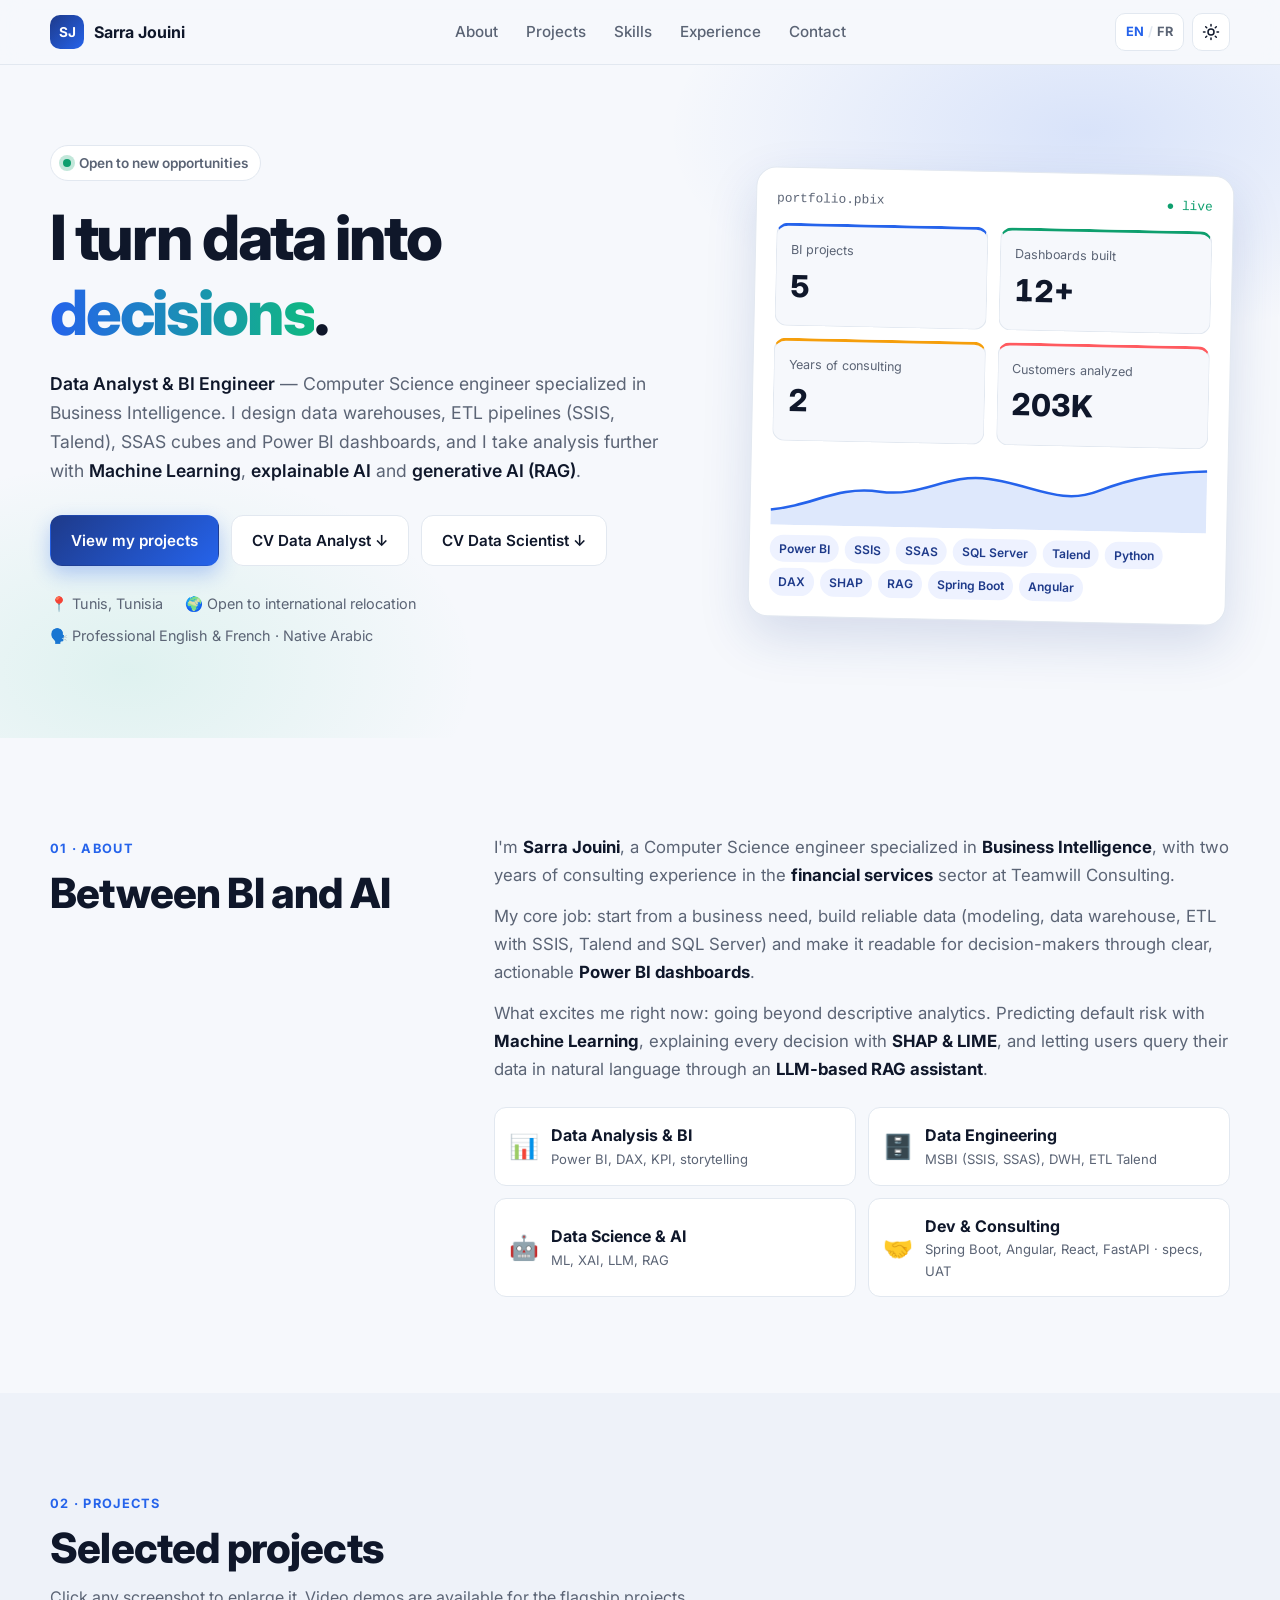
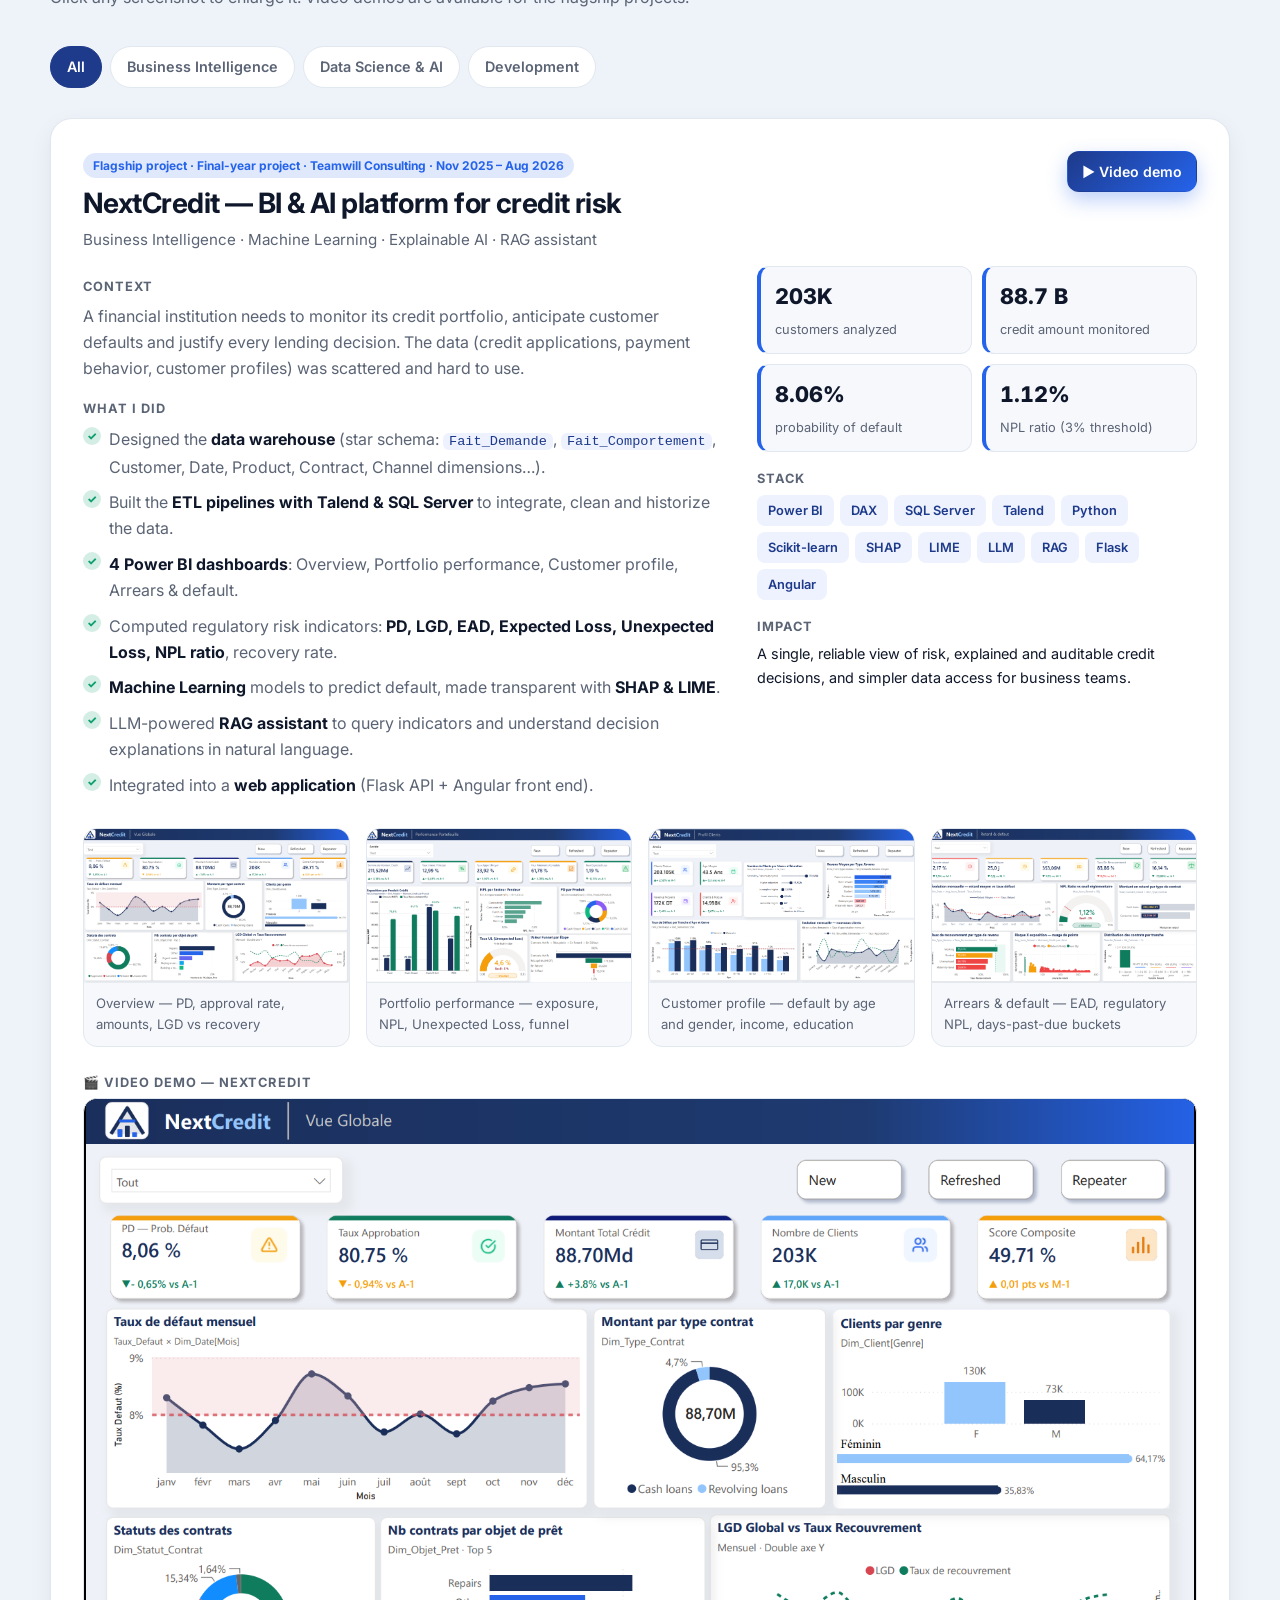
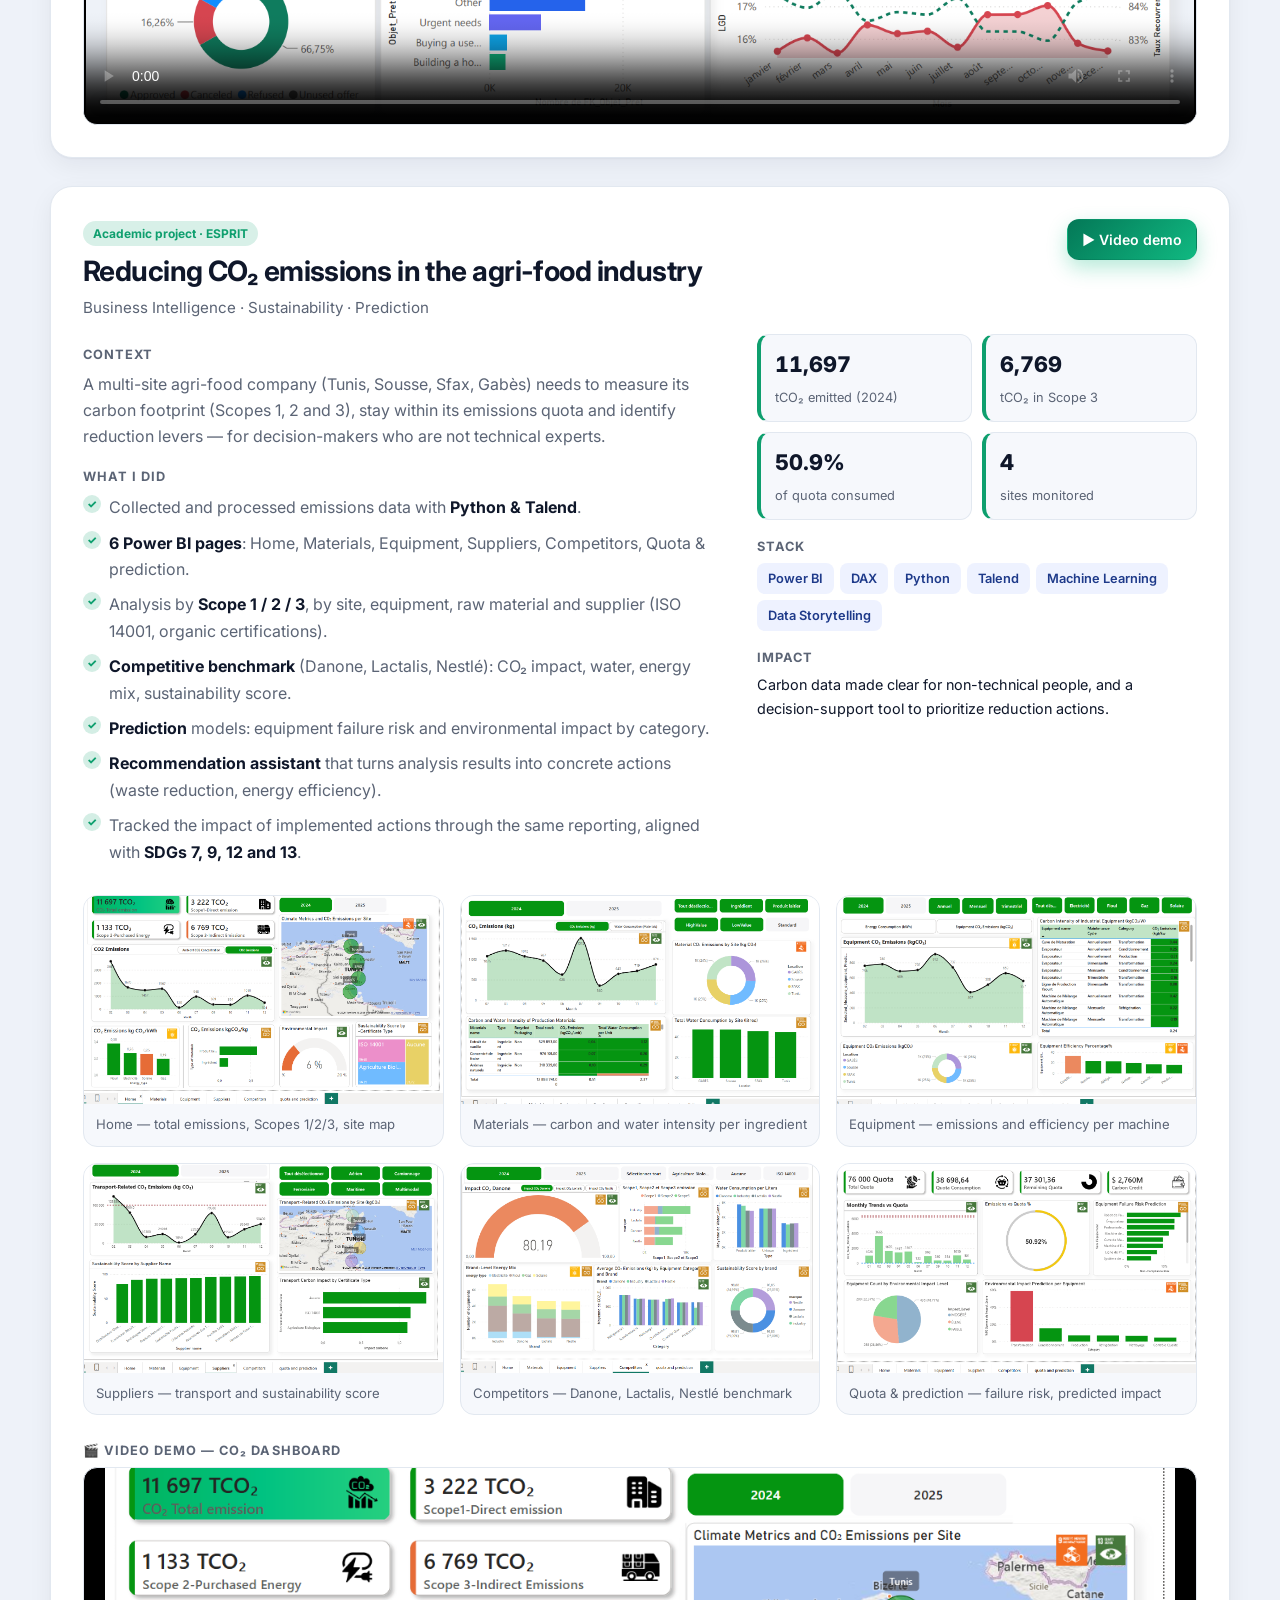
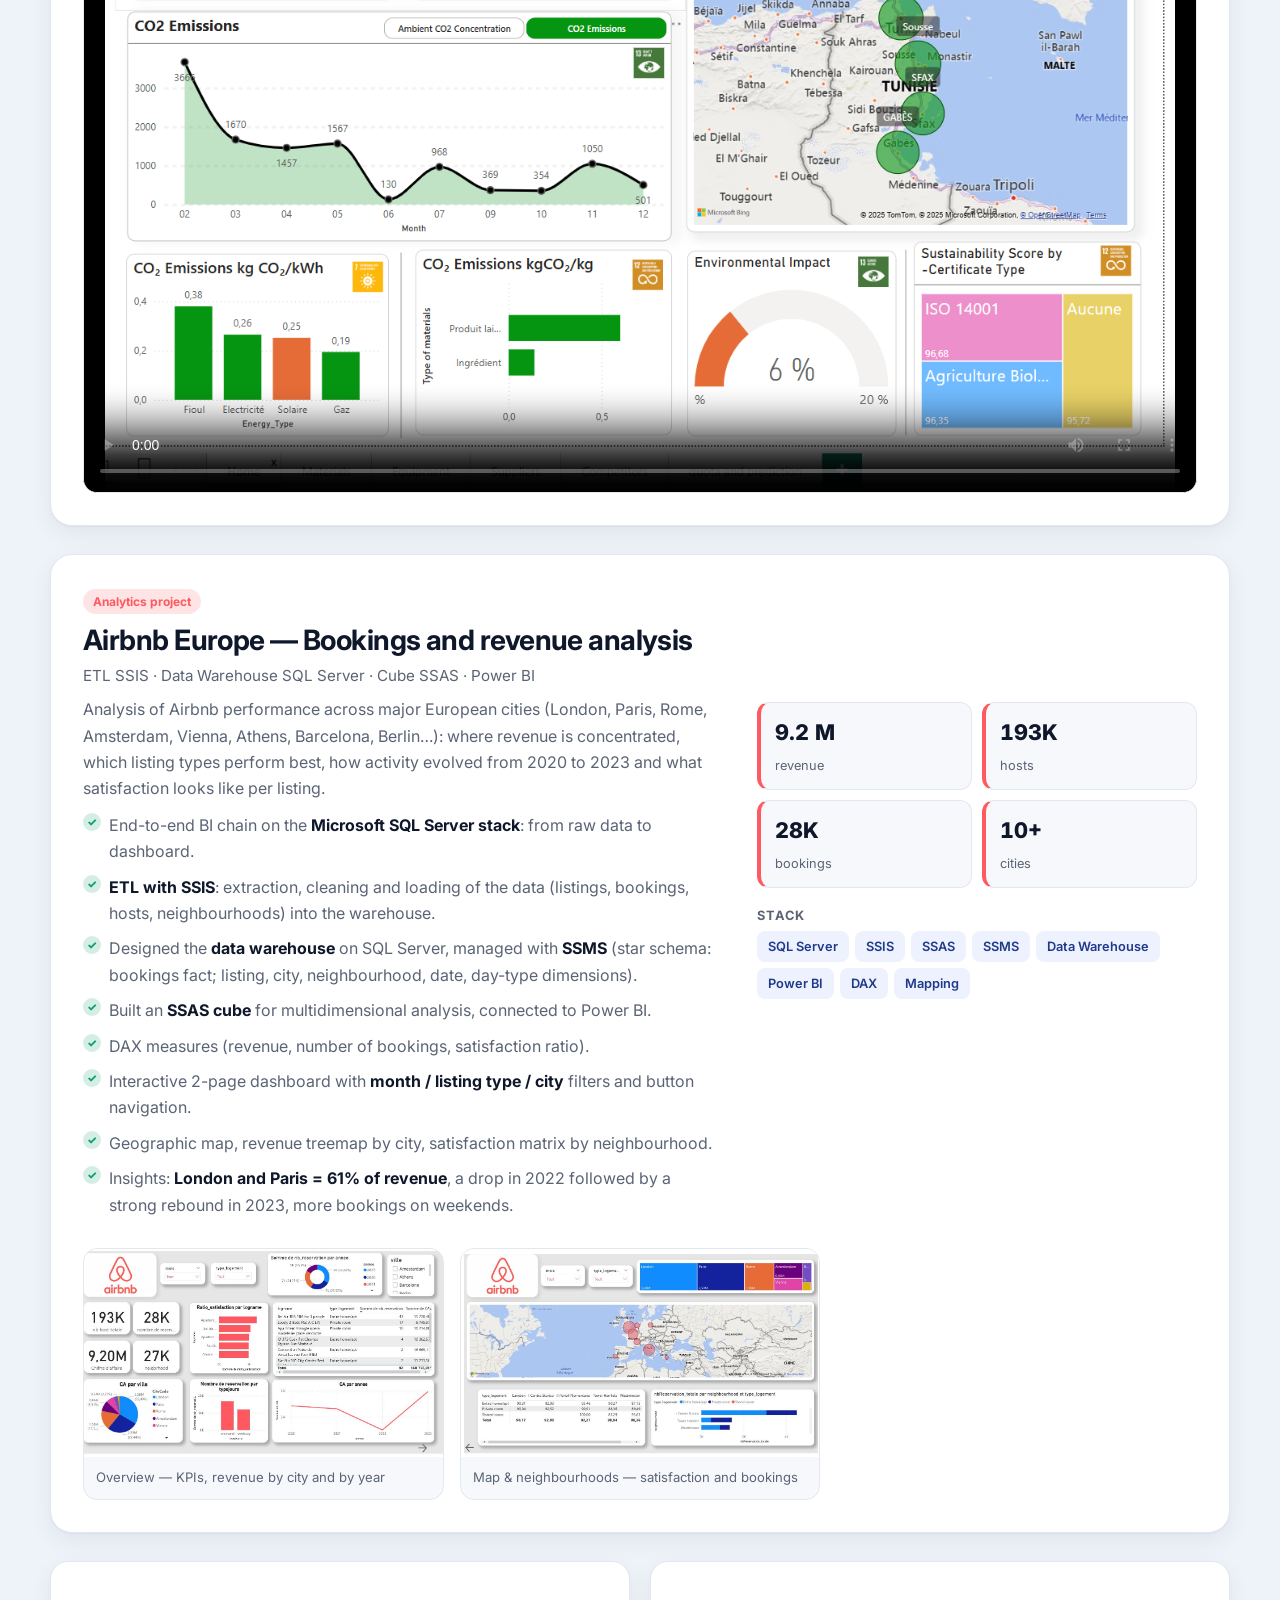
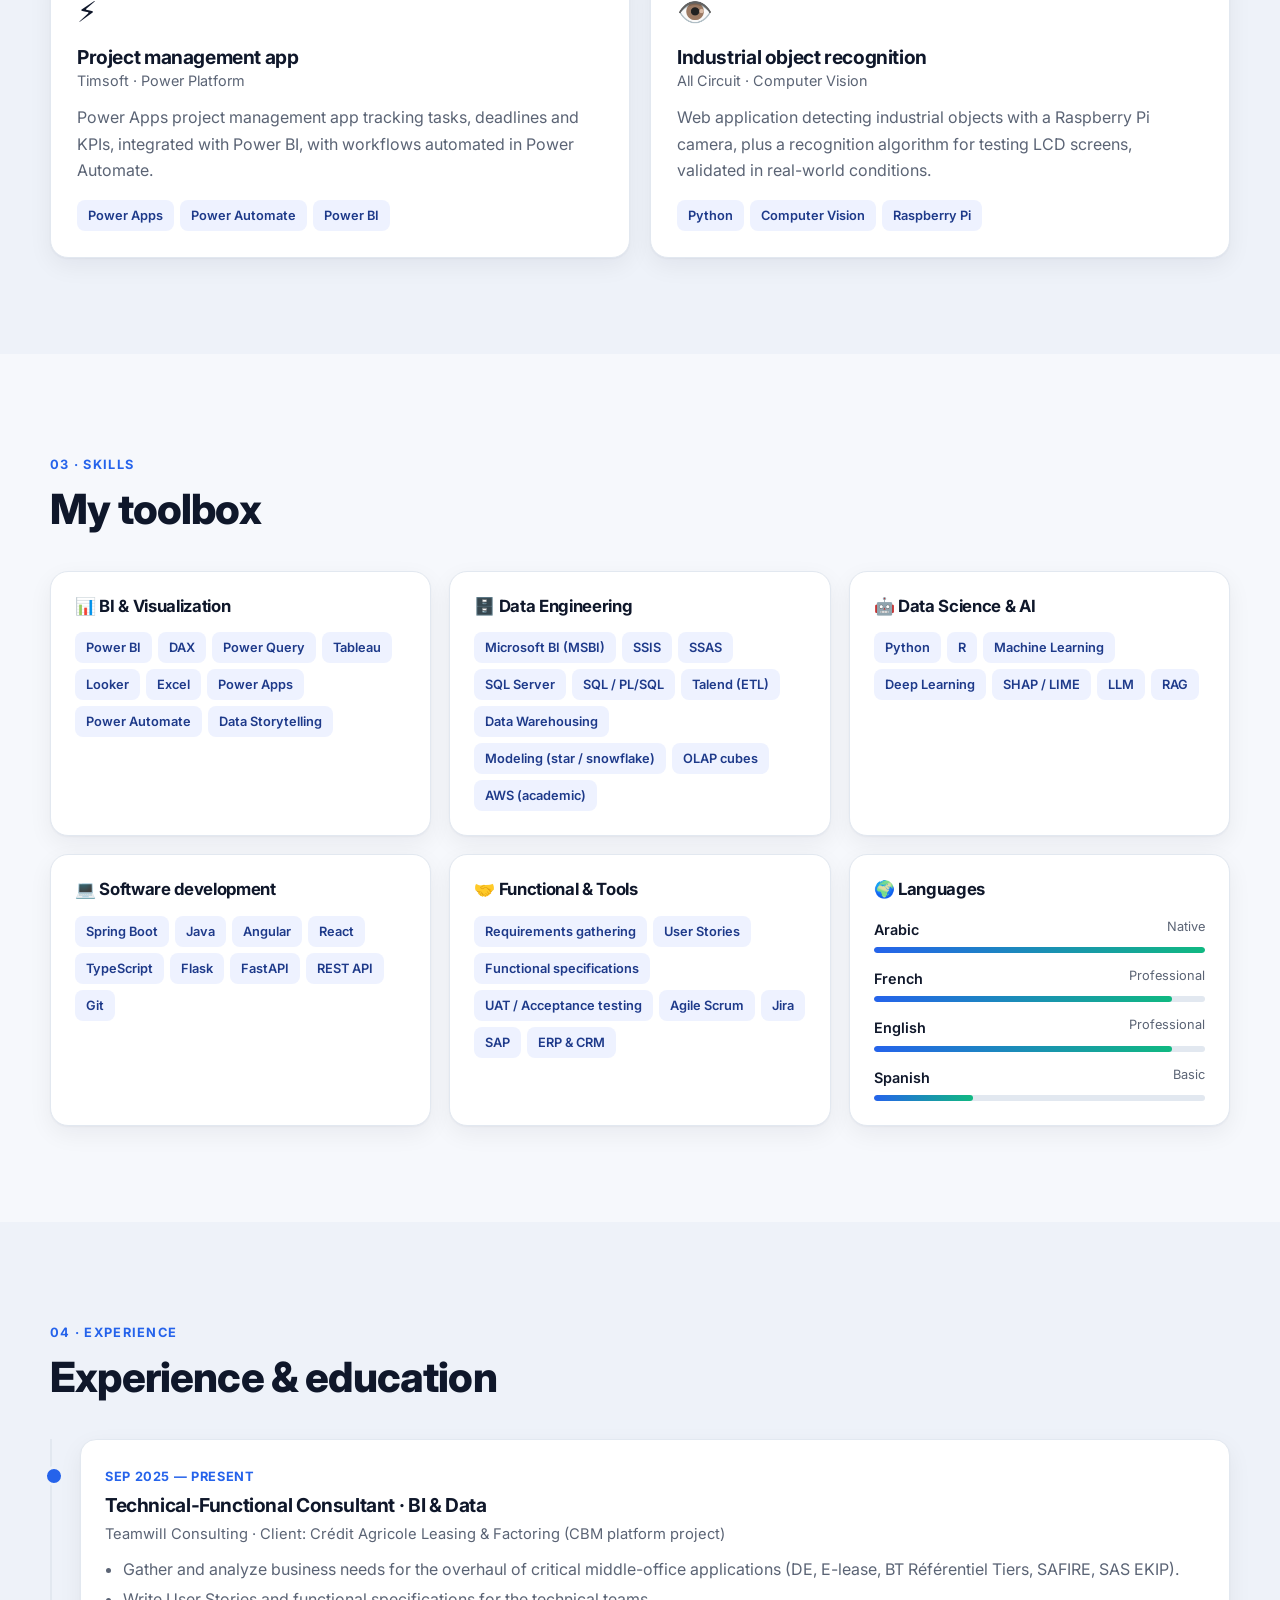
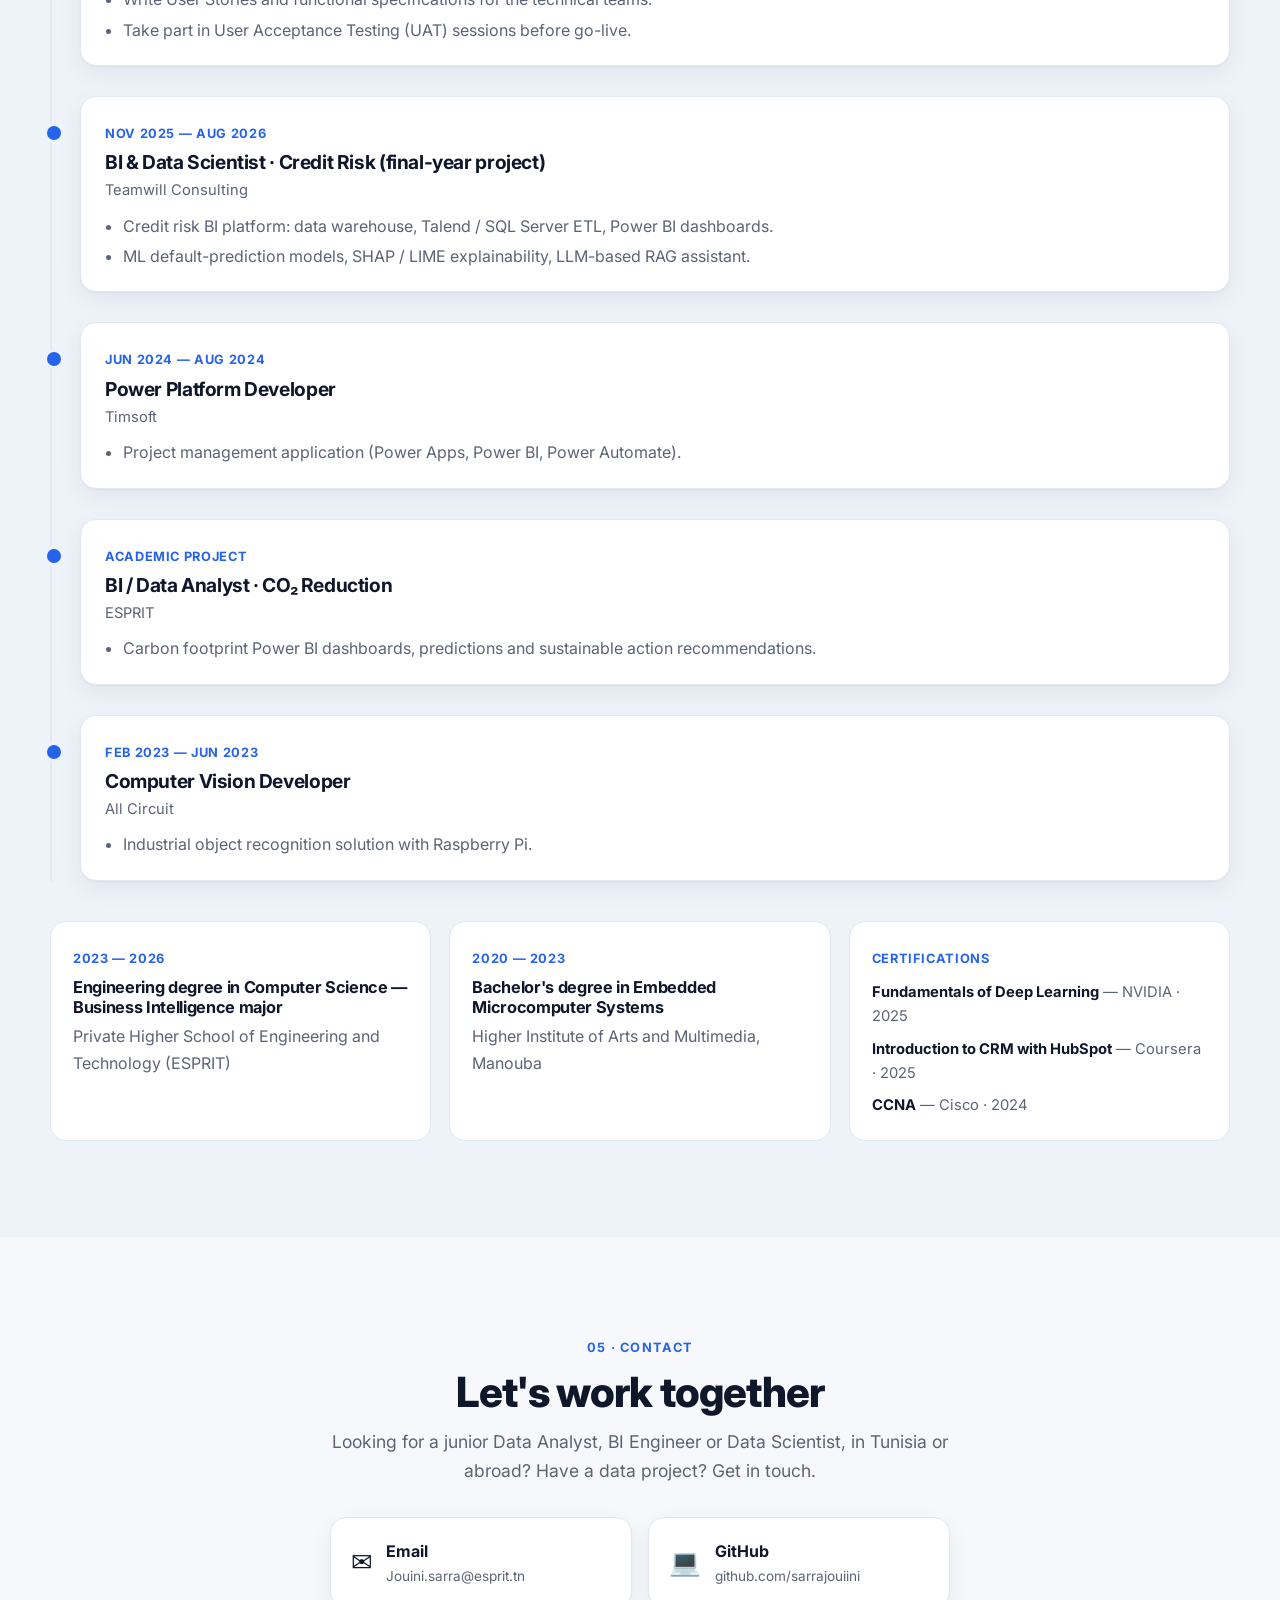
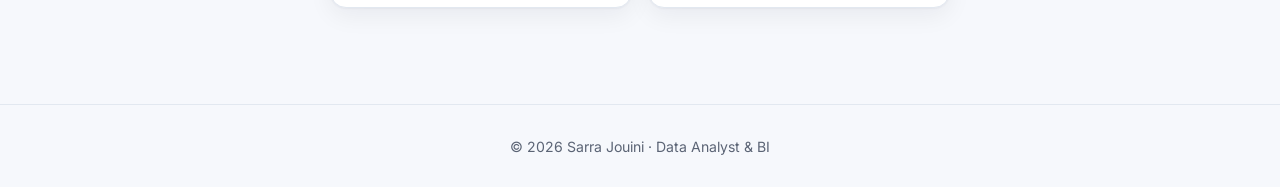
==== commit 18feaae4: "English by default with French translation (EN/FR switch)" ====
--- a/index.html
+++ b/index.html
@@ -1,12 +1,12 @@
 <!doctype html>
-<html lang="fr">
+<html lang="en">
 <head>
   <meta charset="utf-8">
   <meta name="viewport" content="width=device-width, initial-scale=1">
   <title>Sarra Jouini · Data Analyst & BI</title>
-  <meta name="description" content="Portfolio de Sarra Jouini — Data Analyst & BI Engineer (Power BI, SQL, Talend), passionnée par la Data Science et l'IA (Machine Learning, XAI, RAG).">
+  <meta name="description" content="Portfolio of Sarra Jouini — Data Analyst & BI Engineer (Power BI, SQL Server, SSIS, SSAS, Talend), passionate about Data Science and AI (Machine Learning, XAI, RAG).">
   <meta property="og:title" content="Sarra Jouini · Data Analyst & BI">
-  <meta property="og:description" content="Dashboards Power BI, data warehousing, Machine Learning et IA générative appliqués au risque de crédit et à la décarbonation.">
+  <meta property="og:description" content="Power BI dashboards, data warehousing, Machine Learning and generative AI applied to credit risk and decarbonization.">
   <meta property="og:image" content="assets/img/credit/vue-globale.png">
   <link rel="icon" href="data:image/svg+xml,<svg xmlns='http://www.w3.org/2000/svg' viewBox='0 0 32 32'><rect width='32' height='32' rx='8' fill='%231e3a8a'/><text x='16' y='22' font-size='15' font-family='Arial' font-weight='700' fill='white' text-anchor='middle'>SJ</text></svg>">
   <link rel="preconnect" href="https://fonts.googleapis.com">
@@ -19,16 +19,19 @@
 <!-- ============ NAVIGATION ============ -->
 <header class="nav">
   <div class="container nav-inner">
-    <a href="#top" class="brand"><span class="brand-mark">SJ</span> Sarra Jouini</a>
+    <a href="#top" class="brand"><span class="brand-mark">SJ</span><span class="brand-name">Sarra Jouini</span></a>
     <nav class="nav-links" id="navLinks">
-      <a href="#about">À propos</a>
-      <a href="#projects">Projets</a>
-      <a href="#skills">Compétences</a>
-      <a href="#experience">Parcours</a>
-      <a href="#contact">Contact</a>
+      <a href="#about" data-i18n="nav.about">About</a>
+      <a href="#projects" data-i18n="nav.projects">Projects</a>
+      <a href="#skills" data-i18n="nav.skills">Skills</a>
+      <a href="#experience" data-i18n="nav.experience">Experience</a>
+      <a href="#contact" data-i18n="nav.contact">Contact</a>
     </nav>
     <div class="nav-actions">
-      <button class="icon-btn" id="themeToggle" aria-label="Changer de thème">
+      <button class="icon-btn lang-btn" id="langToggle" aria-label="Switch language / Changer de langue">
+        <span class="lang-opt" data-lang="en">EN</span><span class="lang-sep">/</span><span class="lang-opt" data-lang="fr">FR</span>
+      </button>
+      <button class="icon-btn" id="themeToggle" aria-label="Toggle theme">
         <svg class="i-sun" viewBox="0 0 24 24"><circle cx="12" cy="12" r="4"/><path d="M12 2v2M12 20v2M4.9 4.9l1.4 1.4M17.7 17.7l1.4 1.4M2 12h2M20 12h2M4.9 19.1l1.4-1.4M17.7 6.3l1.4-1.4"/></svg>
         <svg class="i-moon" viewBox="0 0 24 24"><path d="M21 12.8A9 9 0 1 1 11.2 3a7 7 0 0 0 9.8 9.8z"/></svg>
       </button>
@@ -45,22 +48,22 @@
 <section class="hero">
   <div class="container hero-grid">
     <div class="hero-text reveal">
-      <span class="eyebrow"><span class="dot"></span> Disponible pour de nouvelles opportunités</span>
-      <h1>Je transforme les données en <span class="grad">décisions</span>.</h1>
-      <p class="lead">
-        <strong>Data Analyst & BI Engineer</strong> — ingénieure en informatique spécialisée en Business Intelligence.
-        Je conçois des entrepôts de données, des pipelines ETL (SSIS, Talend), des cubes SSAS et des dashboards Power BI, et je pousse l'analyse
-        plus loin avec le <strong>Machine Learning</strong>, l'<strong>IA explicable</strong> et l'<strong>IA générative (RAG)</strong>.
+      <span class="eyebrow"><span class="dot"></span> <span data-i18n="hero.eyebrow">Open to new opportunities</span></span>
+      <h1 data-i18n="hero.title">I turn data into <span class="grad">decisions</span>.</h1>
+      <p class="lead" data-i18n="hero.lead">
+        <strong>Data Analyst & BI Engineer</strong> — Computer Science engineer specialized in Business Intelligence.
+        I design data warehouses, ETL pipelines (SSIS, Talend), SSAS cubes and Power BI dashboards, and I take analysis
+        further with <strong>Machine Learning</strong>, <strong>explainable AI</strong> and <strong>generative AI (RAG)</strong>.
       </p>
       <div class="hero-cta">
-        <a href="#projects" class="btn btn-primary">Voir mes projets</a>
+        <a href="#projects" class="btn btn-primary" data-i18n="hero.cta">View my projects</a>
         <a href="assets/cv/Jouini_Sarra_CV_Data_Analyst.pdf" class="btn btn-ghost" download>CV Data Analyst ↓</a>
         <a href="assets/cv/Jouini_Sarra_CV_Data_Scientist.pdf" class="btn btn-ghost" download>CV Data Scientist ↓</a>
       </div>
       <div class="hero-meta">
-        <span>📍 Tunis, Tunisie</span>
-        <span>🌍 Ouverte à la mobilité internationale</span>
-        <span>🗣️ Français & Anglais professionnels · Arabe natif</span>
+        <span data-i18n="hero.loc">📍 Tunis, Tunisia</span>
+        <span data-i18n="hero.mobility">🌍 Open to international relocation</span>
+        <span data-i18n="hero.langs">🗣️ Professional English & French · Native Arabic</span>
       </div>
     </div>
 
@@ -71,10 +74,10 @@
           <span class="live">● live</span>
         </div>
         <div class="kpi-grid">
-          <div class="kpi"><span class="kpi-label">Projets BI</span><span class="kpi-value" data-count="5">0</span></div>
-          <div class="kpi"><span class="kpi-label">Dashboards conçus</span><span class="kpi-value" data-count="12" data-suffix="+">0</span></div>
-          <div class="kpi"><span class="kpi-label">Ans de consulting</span><span class="kpi-value" data-count="2">0</span></div>
-          <div class="kpi"><span class="kpi-label">Clients analysés</span><span class="kpi-value" data-count="203" data-suffix="K">0</span></div>
+          <div class="kpi"><span class="kpi-label" data-i18n="kpi.projects">BI projects</span><span class="kpi-value" data-count="5">0</span></div>
+          <div class="kpi"><span class="kpi-label" data-i18n="kpi.dashboards">Dashboards built</span><span class="kpi-value" data-count="12" data-suffix="+">0</span></div>
+          <div class="kpi"><span class="kpi-label" data-i18n="kpi.years">Years of consulting</span><span class="kpi-value" data-count="2">0</span></div>
+          <div class="kpi"><span class="kpi-label" data-i18n="kpi.clients">Customers analyzed</span><span class="kpi-value" data-count="203" data-suffix="K">0</span></div>
         </div>
         <div class="spark">
           <svg viewBox="0 0 300 70" preserveAspectRatio="none">
@@ -94,27 +97,27 @@
 <section id="about" class="section">
   <div class="container about-grid">
     <div class="reveal">
-      <span class="section-tag">01 · À propos</span>
-      <h2>Entre la BI et l'IA</h2>
+      <span class="section-tag" data-i18n="about.tag">01 · About</span>
+      <h2 data-i18n="about.title">Between BI and AI</h2>
     </div>
     <div class="about-text reveal">
-      <p>
-        Je suis <strong>Sarra Jouini</strong>, ingénieure en informatique spécialisée en <strong>Business Intelligence</strong>,
-        avec deux ans d'expérience en consulting dans le secteur des <strong>services financiers</strong> chez Teamwill Consulting.
+      <p data-i18n="about.p1">
+        I'm <strong>Sarra Jouini</strong>, a Computer Science engineer specialized in <strong>Business Intelligence</strong>,
+        with two years of consulting experience in the <strong>financial services</strong> sector at Teamwill Consulting.
       </p>
-      <p>
-        Mon cœur de métier : partir d'un besoin métier, construire une donnée fiable (modélisation, data warehouse, ETL Talend / SQL Server)
-        et la rendre lisible pour les décideurs grâce à des <strong>dashboards Power BI</strong> clairs et actionnables.
+      <p data-i18n="about.p2">
+        My core job: start from a business need, build reliable data (modeling, data warehouse, ETL with SSIS, Talend and SQL Server)
+        and make it readable for decision-makers through clear, actionable <strong>Power BI dashboards</strong>.
       </p>
-      <p>
-        Ce qui me passionne en ce moment : aller au-delà du descriptif. Prédire le risque de défaut avec le <strong>Machine Learning</strong>,
-        expliquer chaque décision avec <strong>SHAP & LIME</strong>, et permettre aux utilisateurs d'interroger leurs données en langage naturel
-        grâce à un <strong>assistant RAG basé sur un LLM</strong>.
+      <p data-i18n="about.p3">
+        What excites me right now: going beyond descriptive analytics. Predicting default risk with <strong>Machine Learning</strong>,
+        explaining every decision with <strong>SHAP & LIME</strong>, and letting users query their data in natural language
+        through an <strong>LLM-based RAG assistant</strong>.
       </p>
       <div class="about-pillars">
         <div class="pillar"><span class="pillar-ico">📊</span><div><strong>Data Analysis & BI</strong><small>Power BI, DAX, KPI, storytelling</small></div></div>
         <div class="pillar"><span class="pillar-ico">🗄️</span><div><strong>Data Engineering</strong><small>MSBI (SSIS, SSAS), DWH, ETL Talend</small></div></div>
-        <div class="pillar"><span class="pillar-ico">🤖</span><div><strong>Data Science & IA</strong><small>ML, XAI, LLM, RAG</small></div></div>
+        <div class="pillar"><span class="pillar-ico">🤖</span><div><strong data-i18n="pillar.ds">Data Science & AI</strong><small>ML, XAI, LLM, RAG</small></div></div>
         <div class="pillar"><span class="pillar-ico">🤝</span><div><strong>Dev & Consulting</strong><small>Spring Boot, Angular, React, FastAPI · specs, UAT</small></div></div>
       </div>
     </div>
@@ -125,81 +128,77 @@
 <section id="projects" class="section section-alt">
   <div class="container">
     <div class="section-head reveal">
-      <span class="section-tag">02 · Projets</span>
-      <h2>Projets sélectionnés</h2>
-      <p class="muted">Cliquez sur une capture pour l'agrandir. Les démos vidéo sont disponibles pour les projets phares.</p>
+      <span class="section-tag" data-i18n="proj.tag">02 · Projects</span>
+      <h2 data-i18n="proj.title">Selected projects</h2>
+      <p class="muted" data-i18n="proj.hint">Click any screenshot to enlarge it. Video demos are available for the flagship projects.</p>
     </div>
 
     <div class="filters reveal" role="tablist">
-      <button class="filter active" data-filter="all">Tous</button>
+      <button class="filter active" data-filter="all" data-i18n="filter.all">All</button>
       <button class="filter" data-filter="bi">Business Intelligence</button>
-      <button class="filter" data-filter="ml">Data Science & IA</button>
-      <button class="filter" data-filter="dev">Développement</button>
+      <button class="filter" data-filter="ml" data-i18n="filter.ml">Data Science & AI</button>
+      <button class="filter" data-filter="dev" data-i18n="filter.dev">Development</button>
     </div>
 
     <!-- ---------- PROJECT 1 : NEXTCREDIT ---------- -->
     <article class="project featured reveal" data-cat="bi ml dev">
       <div class="project-header">
         <div>
-          <span class="badge badge-blue">Projet phare · PFE · Teamwill Consulting · Nov. 2025 – Août 2026</span>
-          <h3>NextCredit — Plateforme BI & IA pour le risque de crédit</h3>
-          <p class="project-sub">Business Intelligence · Machine Learning · IA explicable · Assistant RAG</p>
+          <span class="badge badge-blue" data-i18n="p1.badge">Flagship project · Final-year project · Teamwill Consulting · Nov 2025 – Aug 2026</span>
+          <h3 data-i18n="p1.title">NextCredit — BI & AI platform for credit risk</h3>
+          <p class="project-sub" data-i18n="p1.sub">Business Intelligence · Machine Learning · Explainable AI · RAG assistant</p>
         </div>
         <div class="project-links">
-          <a href="#video-credit" class="btn btn-sm btn-primary">▶ Démo vidéo</a>
+          <a href="#video-credit" class="btn btn-sm btn-primary" data-i18n="btn.demo">▶ Video demo</a>
         </div>
       </div>
 
       <div class="project-body">
         <div class="project-desc">
-          <h4>Contexte</h4>
-          <p>
-            Une institution financière a besoin de suivre son portefeuille de crédit, d'anticiper le défaut de ses clients et
-            de justifier chaque décision d'octroi. Les données (demandes de crédit, comportement de paiement, profils clients)
-            étaient dispersées et peu exploitables.
+          <h4 data-i18n="h.context">Context</h4>
+          <p data-i18n="p1.context">
+            A financial institution needs to monitor its credit portfolio, anticipate customer defaults and
+            justify every lending decision. The data (credit applications, payment behavior, customer profiles)
+            was scattered and hard to use.
           </p>
-          <h4>Ce que j'ai réalisé</h4>
+          <h4 data-i18n="h.did">What I did</h4>
           <ul class="checks">
-            <li>Conception du <strong>data warehouse</strong> (modèle en étoile : <code>Fait_Demande</code>, <code>Fait_Comportement</code>, dimensions Client, Date, Produit, Contrat, Canal…).</li>
-            <li>Développement des <strong>pipelines ETL avec Talend & SQL Server</strong> pour intégrer, nettoyer et historiser les données.</li>
-            <li><strong>4 dashboards Power BI</strong> : Vue globale, Performance portefeuille, Profil clients, Retard & défaut.</li>
-            <li>Calcul des indicateurs de risque réglementaires : <strong>PD, LGD, EAD, Expected Loss, Unexpected Loss, ratio NPL</strong>, taux de recouvrement.</li>
-            <li>Modèles de <strong>Machine Learning</strong> de prédiction du défaut, rendus transparents avec <strong>SHAP & LIME</strong>.</li>
-            <li><strong>Assistant RAG</strong> propulsé par un LLM pour interroger les indicateurs et comprendre les explications des décisions en langage naturel.</li>
-            <li>Intégration dans une <strong>application web</strong> (API Flask + front Angular).</li>
+            <li data-i18n="p1.l1">Designed the <strong>data warehouse</strong> (star schema: <code>Fait_Demande</code>, <code>Fait_Comportement</code>, Customer, Date, Product, Contract, Channel dimensions…).</li>
+            <li data-i18n="p1.l2">Built the <strong>ETL pipelines with Talend & SQL Server</strong> to integrate, clean and historize the data.</li>
+            <li data-i18n="p1.l3"><strong>4 Power BI dashboards</strong>: Overview, Portfolio performance, Customer profile, Arrears & default.</li>
+            <li data-i18n="p1.l4">Computed regulatory risk indicators: <strong>PD, LGD, EAD, Expected Loss, Unexpected Loss, NPL ratio</strong>, recovery rate.</li>
+            <li data-i18n="p1.l5"><strong>Machine Learning</strong> models to predict default, made transparent with <strong>SHAP & LIME</strong>.</li>
+            <li data-i18n="p1.l6">LLM-powered <strong>RAG assistant</strong> to query indicators and understand decision explanations in natural language.</li>
+            <li data-i18n="p1.l7">Integrated into a <strong>web application</strong> (Flask API + Angular front end).</li>
           </ul>
         </div>
         <aside class="project-side">
           <div class="metrics">
-            <div class="metric"><span>203K</span><small>clients analysés</small></div>
-            <div class="metric"><span>88,7 Md</span><small>montant de crédit suivi</small></div>
-            <div class="metric"><span>8,06 %</span><small>probabilité de défaut</small></div>
-            <div class="metric"><span>1,12 %</span><small>ratio NPL (seuil 3 %)</small></div>
+            <div class="metric"><span>203K</span><small data-i18n="p1.m1">customers analyzed</small></div>
+            <div class="metric"><span data-i18n="p1.m2v">88.7 B</span><small data-i18n="p1.m2">credit amount monitored</small></div>
+            <div class="metric"><span data-i18n="p1.m3v">8.06%</span><small data-i18n="p1.m3">probability of default</small></div>
+            <div class="metric"><span data-i18n="p1.m4v">1.12%</span><small data-i18n="p1.m4">NPL ratio (3% threshold)</small></div>
           </div>
           <h4>Stack</h4>
           <div class="tags">
             <span>Power BI</span><span>DAX</span><span>SQL Server</span><span>Talend</span><span>Python</span><span>Scikit-learn</span><span>SHAP</span><span>LIME</span><span>LLM</span><span>RAG</span><span>Flask</span><span>Angular</span>
           </div>
           <h4>Impact</h4>
-          <p class="small">Une vision unique et fiable du risque, des décisions de crédit expliquées et auditables, et un accès aux données simplifié pour les équipes métier.</p>
+          <p class="small" data-i18n="p1.impact">A single, reliable view of risk, explained and auditable credit decisions, and simpler data access for business teams.</p>
         </aside>
       </div>
 
       <div class="gallery">
-        <figure data-full="assets/img/credit/vue-globale.png"><img src="assets/img/credit/vue-globale.png" alt="NextCredit – Vue globale" loading="lazy"><figcaption>Vue globale — PD, taux d'approbation, montants, LGD vs recouvrement</figcaption></figure>
-        <figure data-full="assets/img/credit/performance-portefeuille.png"><img src="assets/img/credit/performance-portefeuille.png" alt="NextCredit – Performance portefeuille" loading="lazy"><figcaption>Performance portefeuille — exposition, NPL, Unexpected Loss, funnel</figcaption></figure>
-        <figure data-full="assets/img/credit/profil-clients.png"><img src="assets/img/credit/profil-clients.png" alt="NextCredit – Profil clients" loading="lazy"><figcaption>Profil clients — défaut par âge et genre, revenus, éducation</figcaption></figure>
-        <figure data-full="assets/img/credit/retard-defaut.png"><img src="assets/img/credit/retard-defaut.png" alt="NextCredit – Retard et défaut" loading="lazy"><figcaption>Retard & défaut — EAD, NPL réglementaire, tranches de retard</figcaption></figure>
+        <figure data-full="assets/img/credit/vue-globale.png"><img src="assets/img/credit/vue-globale.png" alt="NextCredit – Overview" loading="lazy"><figcaption data-i18n="p1.f1">Overview — PD, approval rate, amounts, LGD vs recovery</figcaption></figure>
+        <figure data-full="assets/img/credit/performance-portefeuille.png"><img src="assets/img/credit/performance-portefeuille.png" alt="NextCredit – Portfolio performance" loading="lazy"><figcaption data-i18n="p1.f2">Portfolio performance — exposure, NPL, Unexpected Loss, funnel</figcaption></figure>
+        <figure data-full="assets/img/credit/profil-clients.png"><img src="assets/img/credit/profil-clients.png" alt="NextCredit – Customer profile" loading="lazy"><figcaption data-i18n="p1.f3">Customer profile — default by age and gender, income, education</figcaption></figure>
+        <figure data-full="assets/img/credit/retard-defaut.png"><img src="assets/img/credit/retard-defaut.png" alt="NextCredit – Arrears and default" loading="lazy"><figcaption data-i18n="p1.f4">Arrears & default — EAD, regulatory NPL, days-past-due buckets</figcaption></figure>
       </div>
 
       <div class="video-wrap" id="video-credit">
-        <h4>🎬 Démo vidéo — NextCredit</h4>
-        <!-- Option 1 : fichier vidéo local (assets/video/creditrisk.mp4, < 100 Mo pour GitHub)
-             Option 2 : YouTube (non répertorié) → remplacez la balise <video> par :
-             <iframe src="https://www.youtube-nocookie.com/embed/VOTRE_ID" title="Démo NextCredit" allowfullscreen></iframe> -->
+        <h4 data-i18n="p1.video">🎬 Video demo — NextCredit</h4>
         <video controls preload="metadata" poster="assets/img/credit/vue-globale.png">
           <source src="assets/video/creditrisk.mp4" type="video/mp4">
-          Votre navigateur ne lit pas la vidéo.
         </video>
       </div>
     </article>
@@ -208,64 +207,63 @@
     <article class="project featured reveal" data-cat="bi ml">
       <div class="project-header">
         <div>
-          <span class="badge badge-green">Projet académique · ESPRIT</span>
-          <h3>Réduction des émissions de CO₂ dans l'industrie agroalimentaire</h3>
-          <p class="project-sub">Business Intelligence · Développement durable · Prédiction</p>
+          <span class="badge badge-green" data-i18n="p2.badge">Academic project · ESPRIT</span>
+          <h3 data-i18n="p2.title">Reducing CO₂ emissions in the agri-food industry</h3>
+          <p class="project-sub" data-i18n="p2.sub">Business Intelligence · Sustainability · Prediction</p>
         </div>
         <div class="project-links">
-          <a href="#video-co2" class="btn btn-sm btn-green">▶ Démo vidéo</a>
+          <a href="#video-co2" class="btn btn-sm btn-green" data-i18n="btn.demo">▶ Video demo</a>
         </div>
       </div>
 
       <div class="project-body">
         <div class="project-desc">
-          <h4>Contexte</h4>
-          <p>
-            Une entreprise agroalimentaire multi-sites (Tunis, Sousse, Sfax, Gabès) doit mesurer son empreinte carbone
-            (Scopes 1, 2 et 3), respecter son quota d'émissions et identifier les leviers de réduction — sans que les décideurs
-            soient des experts techniques.
+          <h4 data-i18n="h.context">Context</h4>
+          <p data-i18n="p2.context">
+            A multi-site agri-food company (Tunis, Sousse, Sfax, Gabès) needs to measure its carbon footprint
+            (Scopes 1, 2 and 3), stay within its emissions quota and identify reduction levers — for decision-makers
+            who are not technical experts.
           </p>
-          <h4>Ce que j'ai réalisé</h4>
+          <h4 data-i18n="h.did">What I did</h4>
           <ul class="checks">
-            <li>Collecte et traitement des données d'émissions avec <strong>Python & Talend</strong>.</li>
-            <li><strong>6 pages Power BI</strong> : Accueil, Matériaux, Équipements, Fournisseurs, Concurrents, Quota & prédiction.</li>
-            <li>Analyse par <strong>Scope 1 / 2 / 3</strong>, par site, par équipement, par matière première et par fournisseur (certifications ISO 14001, Bio).</li>
-            <li><strong>Benchmark concurrentiel</strong> (Danone, Lactalis, Nestlé) : impact CO₂, eau, mix énergétique, score durable.</li>
-            <li>Modèles de <strong>prédiction</strong> : risque de défaillance des équipements et impact environnemental par catégorie.</li>
-            <li><strong>Assistant de recommandation</strong> qui transforme les résultats d'analyse en actions concrètes (réduction des déchets, efficacité énergétique).</li>
-            <li>Suivi de l'impact des actions mises en place via le même reporting, aligné sur les <strong>ODD 7, 9, 12 et 13</strong>.</li>
+            <li data-i18n="p2.l1">Collected and processed emissions data with <strong>Python & Talend</strong>.</li>
+            <li data-i18n="p2.l2"><strong>6 Power BI pages</strong>: Home, Materials, Equipment, Suppliers, Competitors, Quota & prediction.</li>
+            <li data-i18n="p2.l3">Analysis by <strong>Scope 1 / 2 / 3</strong>, by site, equipment, raw material and supplier (ISO 14001, organic certifications).</li>
+            <li data-i18n="p2.l4"><strong>Competitive benchmark</strong> (Danone, Lactalis, Nestlé): CO₂ impact, water, energy mix, sustainability score.</li>
+            <li data-i18n="p2.l5"><strong>Prediction</strong> models: equipment failure risk and environmental impact by category.</li>
+            <li data-i18n="p2.l6"><strong>Recommendation assistant</strong> that turns analysis results into concrete actions (waste reduction, energy efficiency).</li>
+            <li data-i18n="p2.l7">Tracked the impact of implemented actions through the same reporting, aligned with <strong>SDGs 7, 9, 12 and 13</strong>.</li>
           </ul>
         </div>
         <aside class="project-side">
           <div class="metrics">
-            <div class="metric green"><span>11 697</span><small>tCO₂ émises (2024)</small></div>
-            <div class="metric green"><span>6 769</span><small>tCO₂ en Scope 3</small></div>
-            <div class="metric green"><span>50,9 %</span><small>du quota consommé</small></div>
-            <div class="metric green"><span>4</span><small>sites suivis</small></div>
+            <div class="metric green"><span data-i18n="p2.m1v">11,697</span><small data-i18n="p2.m1">tCO₂ emitted (2024)</small></div>
+            <div class="metric green"><span data-i18n="p2.m2v">6,769</span><small data-i18n="p2.m2">tCO₂ in Scope 3</small></div>
+            <div class="metric green"><span data-i18n="p2.m3v">50.9%</span><small data-i18n="p2.m3">of quota consumed</small></div>
+            <div class="metric green"><span>4</span><small data-i18n="p2.m4">sites monitored</small></div>
           </div>
           <h4>Stack</h4>
           <div class="tags">
             <span>Power BI</span><span>DAX</span><span>Python</span><span>Talend</span><span>Machine Learning</span><span>Data Storytelling</span>
           </div>
           <h4>Impact</h4>
-          <p class="small">Des données carbone rendues claires pour des non-techniciens, et un outil d'aide à la décision pour prioriser les actions de réduction.</p>
+          <p class="small" data-i18n="p2.impact">Carbon data made clear for non-technical people, and a decision-support tool to prioritize reduction actions.</p>
         </aside>
       </div>
 
       <div class="gallery gallery-3">
-        <figure data-full="assets/img/co2/accueil.png"><img src="assets/img/co2/accueil.png" alt="CO2 – Accueil" loading="lazy"><figcaption>Accueil — émissions totales, Scopes 1/2/3, carte des sites</figcaption></figure>
-        <figure data-full="assets/img/co2/materiaux.png"><img src="assets/img/co2/materiaux.png" alt="CO2 – Matériaux" loading="lazy"><figcaption>Matériaux — intensité carbone et eau par ingrédient</figcaption></figure>
-        <figure data-full="assets/img/co2/equipements.png"><img src="assets/img/co2/equipements.png" alt="CO2 – Équipements" loading="lazy"><figcaption>Équipements — émissions et efficacité par machine</figcaption></figure>
-        <figure data-full="assets/img/co2/fournisseurs.png"><img src="assets/img/co2/fournisseurs.png" alt="CO2 – Fournisseurs" loading="lazy"><figcaption>Fournisseurs — transport et score de durabilité</figcaption></figure>
-        <figure data-full="assets/img/co2/concurrents.png"><img src="assets/img/co2/concurrents.png" alt="CO2 – Concurrents" loading="lazy"><figcaption>Concurrents — benchmark Danone, Lactalis, Nestlé</figcaption></figure>
-        <figure data-full="assets/img/co2/quota-prediction.png"><img src="assets/img/co2/quota-prediction.png" alt="CO2 – Quota et prédiction" loading="lazy"><figcaption>Quota & prédiction — risque de défaillance, impact prédit</figcaption></figure>
+        <figure data-full="assets/img/co2/accueil.png"><img src="assets/img/co2/accueil.png" alt="CO2 – Home" loading="lazy"><figcaption data-i18n="p2.f1">Home — total emissions, Scopes 1/2/3, site map</figcaption></figure>
+        <figure data-full="assets/img/co2/materiaux.png"><img src="assets/img/co2/materiaux.png" alt="CO2 – Materials" loading="lazy"><figcaption data-i18n="p2.f2">Materials — carbon and water intensity per ingredient</figcaption></figure>
+        <figure data-full="assets/img/co2/equipements.png"><img src="assets/img/co2/equipements.png" alt="CO2 – Equipment" loading="lazy"><figcaption data-i18n="p2.f3">Equipment — emissions and efficiency per machine</figcaption></figure>
+        <figure data-full="assets/img/co2/fournisseurs.png"><img src="assets/img/co2/fournisseurs.png" alt="CO2 – Suppliers" loading="lazy"><figcaption data-i18n="p2.f4">Suppliers — transport and sustainability score</figcaption></figure>
+        <figure data-full="assets/img/co2/concurrents.png"><img src="assets/img/co2/concurrents.png" alt="CO2 – Competitors" loading="lazy"><figcaption data-i18n="p2.f5">Competitors — Danone, Lactalis, Nestlé benchmark</figcaption></figure>
+        <figure data-full="assets/img/co2/quota-prediction.png"><img src="assets/img/co2/quota-prediction.png" alt="CO2 – Quota and prediction" loading="lazy"><figcaption data-i18n="p2.f6">Quota & prediction — failure risk, predicted impact</figcaption></figure>
       </div>
 
       <div class="video-wrap" id="video-co2">
-        <h4>🎬 Démo vidéo — Dashboard CO₂</h4>
+        <h4 data-i18n="p2.video">🎬 Video demo — CO₂ dashboard</h4>
         <video controls preload="metadata" poster="assets/img/co2/accueil.png">
           <source src="assets/video/co2.mp4" type="video/mp4">
-          Votre navigateur ne lit pas la vidéo.
         </video>
       </div>
     </article>
@@ -274,43 +272,43 @@
     <article class="project reveal" data-cat="bi">
       <div class="project-header">
         <div>
-          <span class="badge badge-coral">Projet d'analyse</span>
-          <h3>Airbnb Europe — Analyse des réservations et du chiffre d'affaires</h3>
+          <span class="badge badge-coral" data-i18n="p3.badge">Analytics project</span>
+          <h3 data-i18n="p3.title">Airbnb Europe — Bookings and revenue analysis</h3>
           <p class="project-sub">ETL SSIS · Data Warehouse SQL Server · Cube SSAS · Power BI</p>
         </div>
       </div>
       <div class="project-body">
         <div class="project-desc">
-          <p>
-            Analyse des performances Airbnb dans les grandes villes européennes (Londres, Paris, Rome, Amsterdam, Vienne, Athènes,
-            Barcelone, Berlin…) : où se concentre le chiffre d'affaires, quels types de logements performent, comment évolue
-            l'activité de 2020 à 2023 et quelle est la satisfaction par annonce.
+          <p data-i18n="p3.context">
+            Analysis of Airbnb performance across major European cities (London, Paris, Rome, Amsterdam, Vienna, Athens,
+            Barcelona, Berlin…): where revenue is concentrated, which listing types perform best, how activity evolved
+            from 2020 to 2023 and what satisfaction looks like per listing.
           </p>
           <ul class="checks">
-            <li>Chaîne BI complète sur la <strong>stack Microsoft SQL Server</strong> : de la donnée brute jusqu'au dashboard.</li>
-            <li><strong>ETL avec SSIS</strong> : extraction, nettoyage et chargement des données (annonces, réservations, hôtes, quartiers) dans l'entrepôt.</li>
-            <li>Conception du <strong>data warehouse</strong> sous SQL Server, administré avec <strong>SSMS</strong> (modèle en étoile : faits réservations, dimensions logement, ville, quartier, date, type de jour).</li>
-            <li>Construction d'un <strong>cube SSAS</strong> pour l'analyse multidimensionnelle, connecté à Power BI.</li>
-            <li>Mesures DAX (CA, nombre de réservations, ratio de satisfaction).</li>
-            <li>Dashboard interactif à 2 pages avec filtres <strong>mois / type de logement / ville</strong> et navigation par boutons.</li>
-            <li>Carte géographique, treemap du CA par ville, matrice de satisfaction par quartier.</li>
-            <li>Insights : <strong>Londres et Paris = 61 % du CA</strong>, chute en 2022 puis forte reprise en 2023, plus de réservations le week-end.</li>
+            <li data-i18n="p3.l1">End-to-end BI chain on the <strong>Microsoft SQL Server stack</strong>: from raw data to dashboard.</li>
+            <li data-i18n="p3.l2"><strong>ETL with SSIS</strong>: extraction, cleaning and loading of the data (listings, bookings, hosts, neighbourhoods) into the warehouse.</li>
+            <li data-i18n="p3.l3">Designed the <strong>data warehouse</strong> on SQL Server, managed with <strong>SSMS</strong> (star schema: bookings fact; listing, city, neighbourhood, date, day-type dimensions).</li>
+            <li data-i18n="p3.l4">Built an <strong>SSAS cube</strong> for multidimensional analysis, connected to Power BI.</li>
+            <li data-i18n="p3.l5">DAX measures (revenue, number of bookings, satisfaction ratio).</li>
+            <li data-i18n="p3.l6">Interactive 2-page dashboard with <strong>month / listing type / city</strong> filters and button navigation.</li>
+            <li data-i18n="p3.l7">Geographic map, revenue treemap by city, satisfaction matrix by neighbourhood.</li>
+            <li data-i18n="p3.l8">Insights: <strong>London and Paris = 61% of revenue</strong>, a drop in 2022 followed by a strong rebound in 2023, more bookings on weekends.</li>
           </ul>
         </div>
         <aside class="project-side">
           <div class="metrics">
-            <div class="metric coral"><span>9,2 M</span><small>chiffre d'affaires</small></div>
-            <div class="metric coral"><span>193K</span><small>hôtes</small></div>
-            <div class="metric coral"><span>28K</span><small>réservations</small></div>
-            <div class="metric coral"><span>10+</span><small>villes</small></div>
+            <div class="metric coral"><span data-i18n="p3.m1v">9.2 M</span><small data-i18n="p3.m1">revenue</small></div>
+            <div class="metric coral"><span>193K</span><small data-i18n="p3.m2">hosts</small></div>
+            <div class="metric coral"><span>28K</span><small data-i18n="p3.m3">bookings</small></div>
+            <div class="metric coral"><span>10+</span><small data-i18n="p3.m4">cities</small></div>
           </div>
           <h4>Stack</h4>
-          <div class="tags"><span>SQL Server</span><span>SSIS</span><span>SSAS</span><span>SSMS</span><span>Data Warehouse</span><span>Power BI</span><span>DAX</span><span>Cartographie</span></div>
+          <div class="tags"><span>SQL Server</span><span>SSIS</span><span>SSAS</span><span>SSMS</span><span>Data Warehouse</span><span>Power BI</span><span>DAX</span><span data-i18n="tag.maps">Mapping</span></div>
         </aside>
       </div>
       <div class="gallery gallery-2">
-        <figure data-full="assets/img/airbnb/vue-globale.jpg"><img src="assets/img/airbnb/vue-globale.jpg" alt="Airbnb – Vue globale" loading="lazy"><figcaption>Vue globale — KPI, CA par ville et par année</figcaption></figure>
-        <figure data-full="assets/img/airbnb/carte-quartiers.jpg"><img src="assets/img/airbnb/carte-quartiers.jpg" alt="Airbnb – Carte et quartiers" loading="lazy"><figcaption>Carte & quartiers — satisfaction et réservations</figcaption></figure>
+        <figure data-full="assets/img/airbnb/vue-globale.jpg"><img src="assets/img/airbnb/vue-globale.jpg" alt="Airbnb – Overview" loading="lazy"><figcaption data-i18n="p3.f1">Overview — KPIs, revenue by city and by year</figcaption></figure>
+        <figure data-full="assets/img/airbnb/carte-quartiers.jpg"><img src="assets/img/airbnb/carte-quartiers.jpg" alt="Airbnb – Map and neighbourhoods" loading="lazy"><figcaption data-i18n="p3.f2">Map & neighbourhoods — satisfaction and bookings</figcaption></figure>
       </div>
     </article>
 
@@ -318,16 +316,16 @@
     <div class="mini-grid">
       <article class="mini reveal" data-cat="dev bi">
         <span class="mini-ico">⚡</span>
-        <h3>Application de gestion de projets</h3>
+        <h3 data-i18n="p4.title">Project management app</h3>
         <p class="muted small">Timsoft · Power Platform</p>
-        <p>Application Power Apps de gestion de projets, suivi des tâches, délais et KPI intégré avec Power BI, workflows automatisés avec Power Automate.</p>
+        <p data-i18n="p4.desc">Power Apps project management app tracking tasks, deadlines and KPIs, integrated with Power BI, with workflows automated in Power Automate.</p>
         <div class="tags"><span>Power Apps</span><span>Power Automate</span><span>Power BI</span></div>
       </article>
       <article class="mini reveal" data-cat="ml dev">
         <span class="mini-ico">👁️</span>
-        <h3>Reconnaissance d'objets industriels</h3>
+        <h3 data-i18n="p5.title">Industrial object recognition</h3>
         <p class="muted small">All Circuit · Computer Vision</p>
-        <p>Application web de détection d'objets industriels avec caméra Raspberry Pi, algorithme de reconnaissance pour le test d'écrans LCD, validé en conditions réelles.</p>
+        <p data-i18n="p5.desc">Web application detecting industrial objects with a Raspberry Pi camera, plus a recognition algorithm for testing LCD screens, validated in real-world conditions.</p>
         <div class="tags"><span>Python</span><span>Computer Vision</span><span>Raspberry Pi</span></div>
       </article>
     </div>
@@ -338,37 +336,37 @@
 <section id="skills" class="section">
   <div class="container">
     <div class="section-head reveal">
-      <span class="section-tag">03 · Compétences</span>
-      <h2>Ma boîte à outils</h2>
+      <span class="section-tag" data-i18n="skills.tag">03 · Skills</span>
+      <h2 data-i18n="skills.title">My toolbox</h2>
     </div>
     <div class="skills-grid">
       <div class="skill-card reveal">
-        <h3>📊 BI & Visualisation</h3>
+        <h3 data-i18n="sk.bi">📊 BI & Visualization</h3>
         <div class="tags"><span>Power BI</span><span>DAX</span><span>Power Query</span><span>Tableau</span><span>Looker</span><span>Excel</span><span>Power Apps</span><span>Power Automate</span><span>Data Storytelling</span></div>
       </div>
       <div class="skill-card reveal">
         <h3>🗄️ Data Engineering</h3>
-        <div class="tags"><span>Microsoft BI (MSBI)</span><span>SSIS</span><span>SSAS</span><span>SQL Server</span><span>SQL / PL/SQL</span><span>Talend (ETL)</span><span>Data Warehousing</span><span>Modélisation (étoile / flocon)</span><span>Cubes OLAP</span><span>AWS (académique)</span></div>
-      </div>
-      <div class="skill-card reveal">
-        <h3>🤖 Data Science & IA</h3>
+        <div class="tags"><span>Microsoft BI (MSBI)</span><span>SSIS</span><span>SSAS</span><span>SQL Server</span><span>SQL / PL/SQL</span><span>Talend (ETL)</span><span>Data Warehousing</span><span data-i18n="sk.model">Modeling (star / snowflake)</span><span data-i18n="sk.olap">OLAP cubes</span><span data-i18n="sk.aws">AWS (academic)</span></div>
+      </div>
+      <div class="skill-card reveal">
+        <h3 data-i18n="sk.ds">🤖 Data Science & AI</h3>
         <div class="tags"><span>Python</span><span>R</span><span>Machine Learning</span><span>Deep Learning</span><span>SHAP / LIME</span><span>LLM</span><span>RAG</span></div>
       </div>
       <div class="skill-card reveal">
-        <h3>💻 Développement logiciel</h3>
-        <div class="tags"><span>Spring Boot</span><span>Java</span><span>Angular</span><span>React</span><span>TypeScript</span><span>Flask</span><span>FastAPI</span><span>API REST</span><span>Git</span></div>
-      </div>
-      <div class="skill-card reveal">
-        <h3>🤝 Fonctionnel & Outils</h3>
-        <div class="tags"><span>Recueil du besoin</span><span>User Stories</span><span>Spécifications fonctionnelles</span><span>Recette / UAT</span><span>Agile Scrum</span><span>Jira</span><span>SAP</span><span>ERP & CRM</span></div>
-      </div>
-      <div class="skill-card reveal">
-        <h3>🌍 Langues</h3>
+        <h3 data-i18n="sk.dev">💻 Software development</h3>
+        <div class="tags"><span>Spring Boot</span><span>Java</span><span>Angular</span><span>React</span><span>TypeScript</span><span>Flask</span><span>FastAPI</span><span>REST API</span><span>Git</span></div>
+      </div>
+      <div class="skill-card reveal">
+        <h3 data-i18n="sk.func">🤝 Functional & Tools</h3>
+        <div class="tags"><span data-i18n="sk.f1">Requirements gathering</span><span>User Stories</span><span data-i18n="sk.f2">Functional specifications</span><span data-i18n="sk.f3">UAT / Acceptance testing</span><span>Agile Scrum</span><span>Jira</span><span>SAP</span><span>ERP & CRM</span></div>
+      </div>
+      <div class="skill-card reveal">
+        <h3 data-i18n="sk.langs">🌍 Languages</h3>
         <ul class="langs">
-          <li><span>Arabe</span><em>Langue maternelle</em><i style="--w:100%"></i></li>
-          <li><span>Français</span><em>Professionnel</em><i style="--w:90%"></i></li>
-          <li><span>Anglais</span><em>Professionnel</em><i style="--w:90%"></i></li>
-          <li><span>Espagnol</span><em>Notions de base</em><i style="--w:30%"></i></li>
+          <li><span data-i18n="lang.ar">Arabic</span><em data-i18n="lang.native">Native</em><i style="--w:100%"></i></li>
+          <li><span data-i18n="lang.fr">French</span><em data-i18n="lang.pro">Professional</em><i style="--w:90%"></i></li>
+          <li><span data-i18n="lang.en">English</span><em data-i18n="lang.pro">Professional</em><i style="--w:90%"></i></li>
+          <li><span data-i18n="lang.es">Spanish</span><em data-i18n="lang.basic">Basic</em><i style="--w:30%"></i></li>
         </ul>
       </div>
     </div>
@@ -379,60 +377,60 @@
 <section id="experience" class="section section-alt">
   <div class="container">
     <div class="section-head reveal">
-      <span class="section-tag">04 · Parcours</span>
-      <h2>Expérience & formation</h2>
+      <span class="section-tag" data-i18n="exp.tag">04 · Experience</span>
+      <h2 data-i18n="exp.title">Experience & education</h2>
     </div>
 
     <div class="timeline">
       <div class="tl-item reveal">
-        <span class="tl-date">Sept. 2025 — aujourd'hui</span>
-        <h3>Consultante Technico-Fonctionnelle · BI & Data</h3>
-        <p class="tl-org">Teamwill Consulting · Client : Crédit Agricole Leasing & Factoring (Projet plateforme CBM)</p>
+        <span class="tl-date" data-i18n="e1.date">Sep 2025 — present</span>
+        <h3 data-i18n="e1.title">Technical-Functional Consultant · BI & Data</h3>
+        <p class="tl-org" data-i18n="e1.org">Teamwill Consulting · Client: Crédit Agricole Leasing & Factoring (CBM platform project)</p>
         <ul>
-          <li>Recueil et analyse des besoins métier sur la refonte des applications critiques du middle-office (DE, E-lease, BT Référentiel Tiers, SAFIRE, SAS EKIP).</li>
-          <li>Rédaction de User Stories et spécifications fonctionnelles pour les équipes techniques.</li>
-          <li>Participation aux sessions de recette utilisateur (UAT) avant mise en production.</li>
+          <li data-i18n="e1.l1">Gather and analyze business needs for the overhaul of critical middle-office applications (DE, E-lease, BT Référentiel Tiers, SAFIRE, SAS EKIP).</li>
+          <li data-i18n="e1.l2">Write User Stories and functional specifications for the technical teams.</li>
+          <li data-i18n="e1.l3">Take part in User Acceptance Testing (UAT) sessions before go-live.</li>
         </ul>
       </div>
       <div class="tl-item reveal">
-        <span class="tl-date">Nov. 2025 — Août 2026</span>
-        <h3>BI & Data Scientist · Risque de crédit (PFE)</h3>
+        <span class="tl-date" data-i18n="e2.date">Nov 2025 — Aug 2026</span>
+        <h3 data-i18n="e2.title">BI & Data Scientist · Credit Risk (final-year project)</h3>
         <p class="tl-org">Teamwill Consulting</p>
         <ul>
-          <li>Plateforme BI de risque de crédit : data warehouse, ETL Talend / SQL Server, dashboards Power BI.</li>
-          <li>Modèles ML de prédiction du défaut, explicabilité SHAP / LIME, assistant RAG à base de LLM.</li>
+          <li data-i18n="e2.l1">Credit risk BI platform: data warehouse, Talend / SQL Server ETL, Power BI dashboards.</li>
+          <li data-i18n="e2.l2">ML default-prediction models, SHAP / LIME explainability, LLM-based RAG assistant.</li>
         </ul>
       </div>
       <div class="tl-item reveal">
-        <span class="tl-date">Juin 2024 — Août 2024</span>
+        <span class="tl-date" data-i18n="e3.date">Jun 2024 — Aug 2024</span>
         <h3>Power Platform Developer</h3>
         <p class="tl-org">Timsoft</p>
-        <ul><li>Application de gestion de projets (Power Apps, Power BI, Power Automate).</li></ul>
+        <ul><li data-i18n="e3.l1">Project management application (Power Apps, Power BI, Power Automate).</li></ul>
       </div>
       <div class="tl-item reveal">
-        <span class="tl-date">Projet académique</span>
-        <h3>BI / Data Analyst · Réduction CO₂</h3>
+        <span class="tl-date" data-i18n="e4.date">Academic project</span>
+        <h3 data-i18n="e4.title">BI / Data Analyst · CO₂ Reduction</h3>
         <p class="tl-org">ESPRIT</p>
-        <ul><li>Dashboards Power BI d'empreinte carbone, prédictions et recommandations d'actions durables.</li></ul>
+        <ul><li data-i18n="e4.l1">Carbon footprint Power BI dashboards, predictions and sustainable action recommendations.</li></ul>
       </div>
       <div class="tl-item reveal">
-        <span class="tl-date">Févr. 2023 — Juin 2023</span>
+        <span class="tl-date" data-i18n="e5.date">Feb 2023 — Jun 2023</span>
         <h3>Computer Vision Developer</h3>
         <p class="tl-org">All Circuit</p>
-        <ul><li>Solution de reconnaissance d'objets industriels avec Raspberry Pi.</li></ul>
+        <ul><li data-i18n="e5.l1">Industrial object recognition solution with Raspberry Pi.</li></ul>
       </div>
     </div>
 
     <div class="edu-grid">
       <div class="edu reveal">
         <span class="tl-date">2023 — 2026</span>
-        <h3>Diplôme d'ingénieur en informatique — spécialité Business Intelligence</h3>
-        <p class="muted">École Supérieure Privée d'Ingénierie et de Technologies (ESPRIT)</p>
+        <h3 data-i18n="ed1.title">Engineering degree in Computer Science — Business Intelligence major</h3>
+        <p class="muted" data-i18n="ed1.school">Private Higher School of Engineering and Technology (ESPRIT)</p>
       </div>
       <div class="edu reveal">
         <span class="tl-date">2020 — 2023</span>
-        <h3>Licence en systèmes embarqués micro-informatiques</h3>
-        <p class="muted">Institut Supérieur des Arts Multimédia de la Manouba</p>
+        <h3 data-i18n="ed2.title">Bachelor's degree in Embedded Microcomputer Systems</h3>
+        <p class="muted" data-i18n="ed2.school">Higher Institute of Arts and Multimedia, Manouba</p>
       </div>
       <div class="edu reveal">
         <span class="tl-date">Certifications</span>
@@ -450,36 +448,37 @@
 <section id="contact" class="section">
   <div class="container contact reveal">
     <span class="section-tag">05 · Contact</span>
-    <h2>Travaillons ensemble</h2>
-    <p class="lead center">Un poste de Data Analyst, BI Engineer ou Data Scientist junior, en Tunisie ou à l'international ? Un projet data ? Écrivez-moi.</p>
+    <h2 data-i18n="contact.title">Let's work together</h2>
+    <p class="lead center" data-i18n="contact.lead">Looking for a junior Data Analyst, BI Engineer or Data Scientist, in Tunisia or abroad? Have a data project? Get in touch.</p>
     <div class="contact-links">
       <a class="contact-card" href="mailto:Jouini.sarra@esprit.tn">
         <span>✉️</span><div><strong>Email</strong><small>Jouini.sarra@esprit.tn</small></div>
       </a>
-      <!-- Remplacez les liens ci-dessous par vos vrais profils -->
+      <!-- LinkedIn : décommentez et remplacez VOTRE-PROFIL par votre identifiant
       <a class="contact-card" href="https://www.linkedin.com/in/VOTRE-PROFIL" target="_blank" rel="noopener">
-        <span>💼</span><div><strong>LinkedIn</strong><small>Voir mon profil</small></div>
+        <span>💼</span><div><strong>LinkedIn</strong><small data-i18n="contact.li">View my profile</small></div>
+      </a> -->
+      <a class="contact-card" href="https://github.com/sarrajouiini" target="_blank" rel="noopener">
+        <span>💻</span><div><strong>GitHub</strong><small>github.com/sarrajouiini</small></div>
       </a>
-      <a class="contact-card" href="https://github.com/VOTRE-PSEUDO" target="_blank" rel="noopener">
-        <span>💻</span><div><strong>GitHub</strong><small>Voir mon code</small></div>
-      </a>
     </div>
   </div>
 </section>
 </main>
 
 <footer class="footer">
-  <div class="container">© <span id="year"></span> Sarra Jouini · Data Analyst & BI — Fait avec soin, hébergé gratuitement.</div>
+  <div class="container">© <span id="year"></span> Sarra Jouini · Data Analyst & BI</div>
 </footer>
 
 <!-- Lightbox -->
 <div class="lightbox" id="lightbox" aria-hidden="true">
-  <button class="lb-close" aria-label="Fermer">×</button>
-  <button class="lb-nav lb-prev" aria-label="Précédent">‹</button>
+  <button class="lb-close" aria-label="Close">×</button>
+  <button class="lb-nav lb-prev" aria-label="Previous">‹</button>
   <figure><img id="lbImg" alt=""><figcaption id="lbCap"></figcaption></figure>
-  <button class="lb-nav lb-next" aria-label="Suivant">›</button>
+  <button class="lb-nav lb-next" aria-label="Next">›</button>
 </div>
 
+<script src="i18n.js"></script>
 <script src="script.js"></script>
 </body>
 </html>
--- a/style.css
+++ b/style.css
@@ -297,3 +297,12 @@
 .gallery-3 { grid-template-columns: repeat(3, 1fr); }
 @media (max-width: 960px) { .gallery-3 { grid-template-columns: 1fr 1fr; } }
 @media (max-width: 720px) { .gallery-3 { grid-template-columns: 1fr; } }
+
+/* Language switch */
+.lang-btn { width: auto; padding: 0 10px; gap: 4px; display: flex; align-items: center; font: inherit; font-size: .8rem; font-weight: 700; }
+.lang-opt { color: var(--muted); }
+.lang-opt.active { color: var(--primary-2); }
+.lang-sep { color: var(--border); }
+.contact-links { grid-template-columns: repeat(auto-fit, minmax(240px, 1fr)); max-width: 620px; }
+.brand { white-space: nowrap; }
+@media (max-width: 380px) { .brand-name { display: none; } }
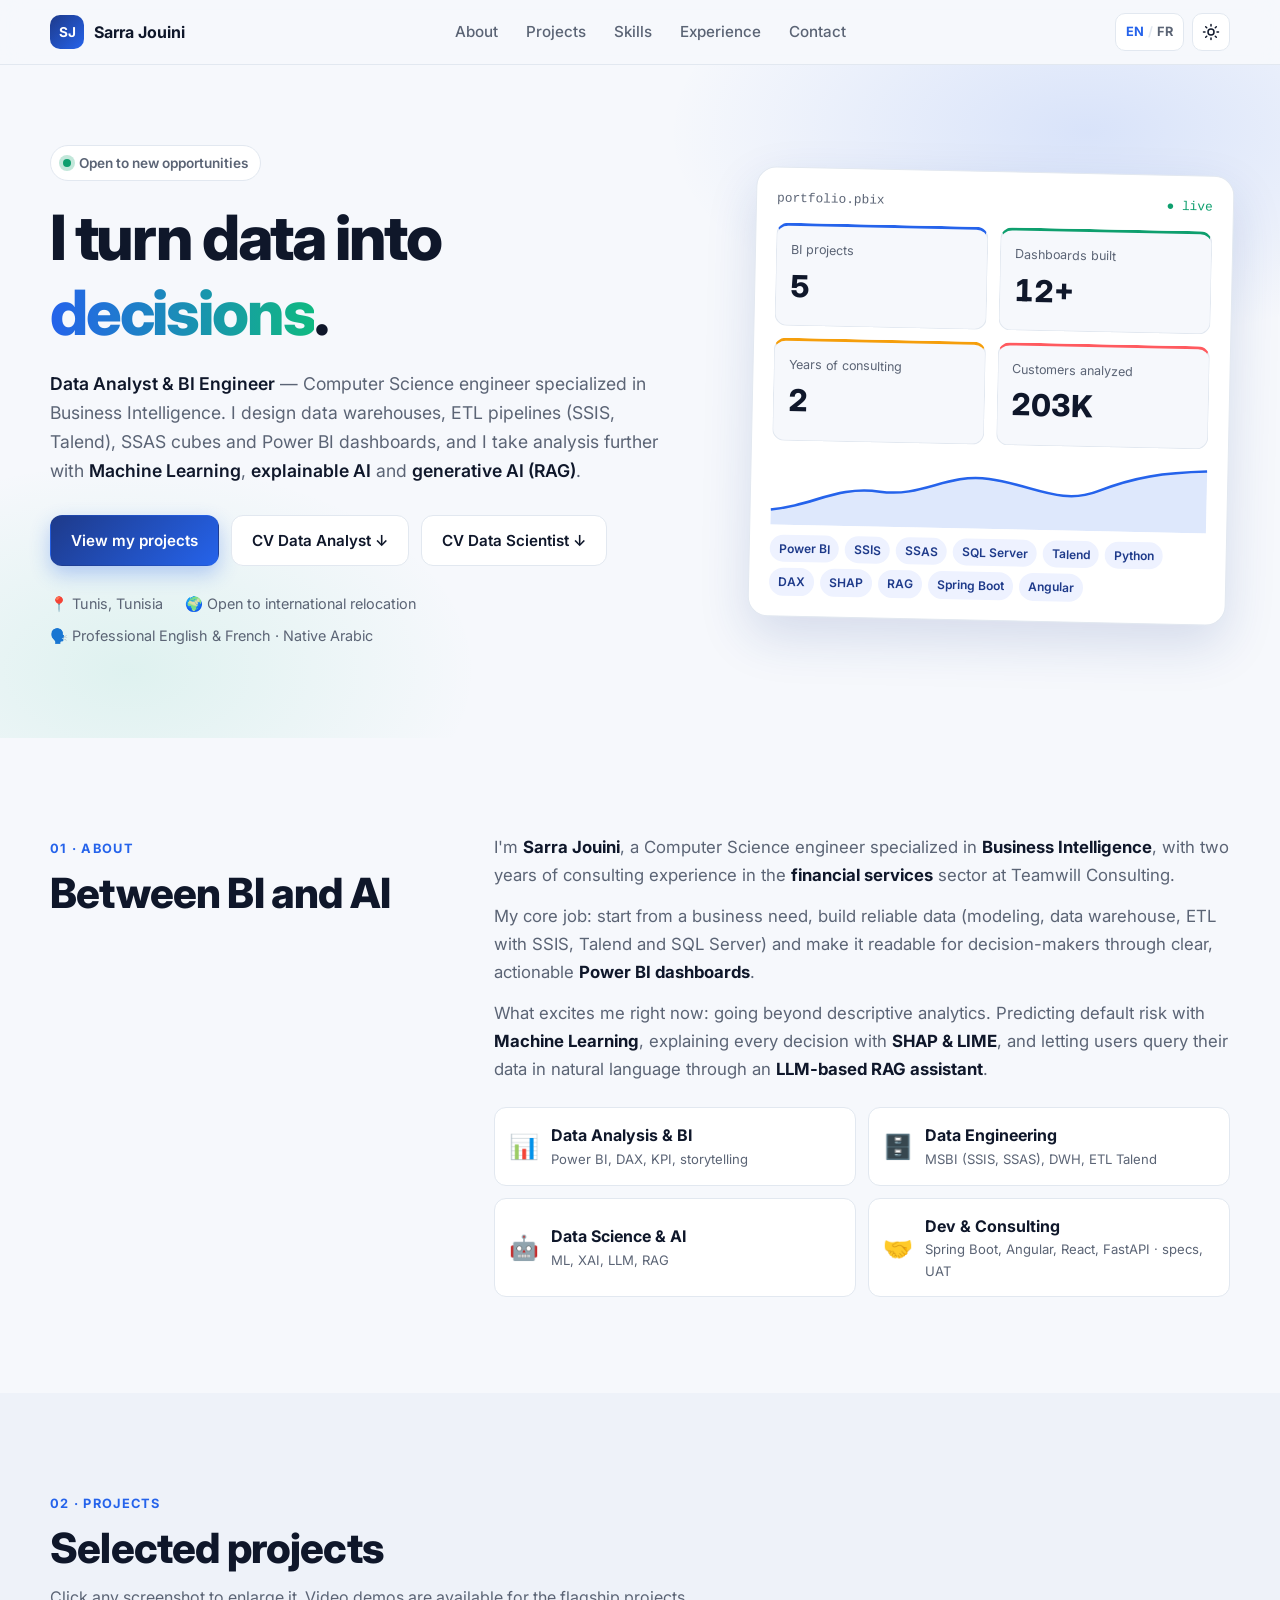
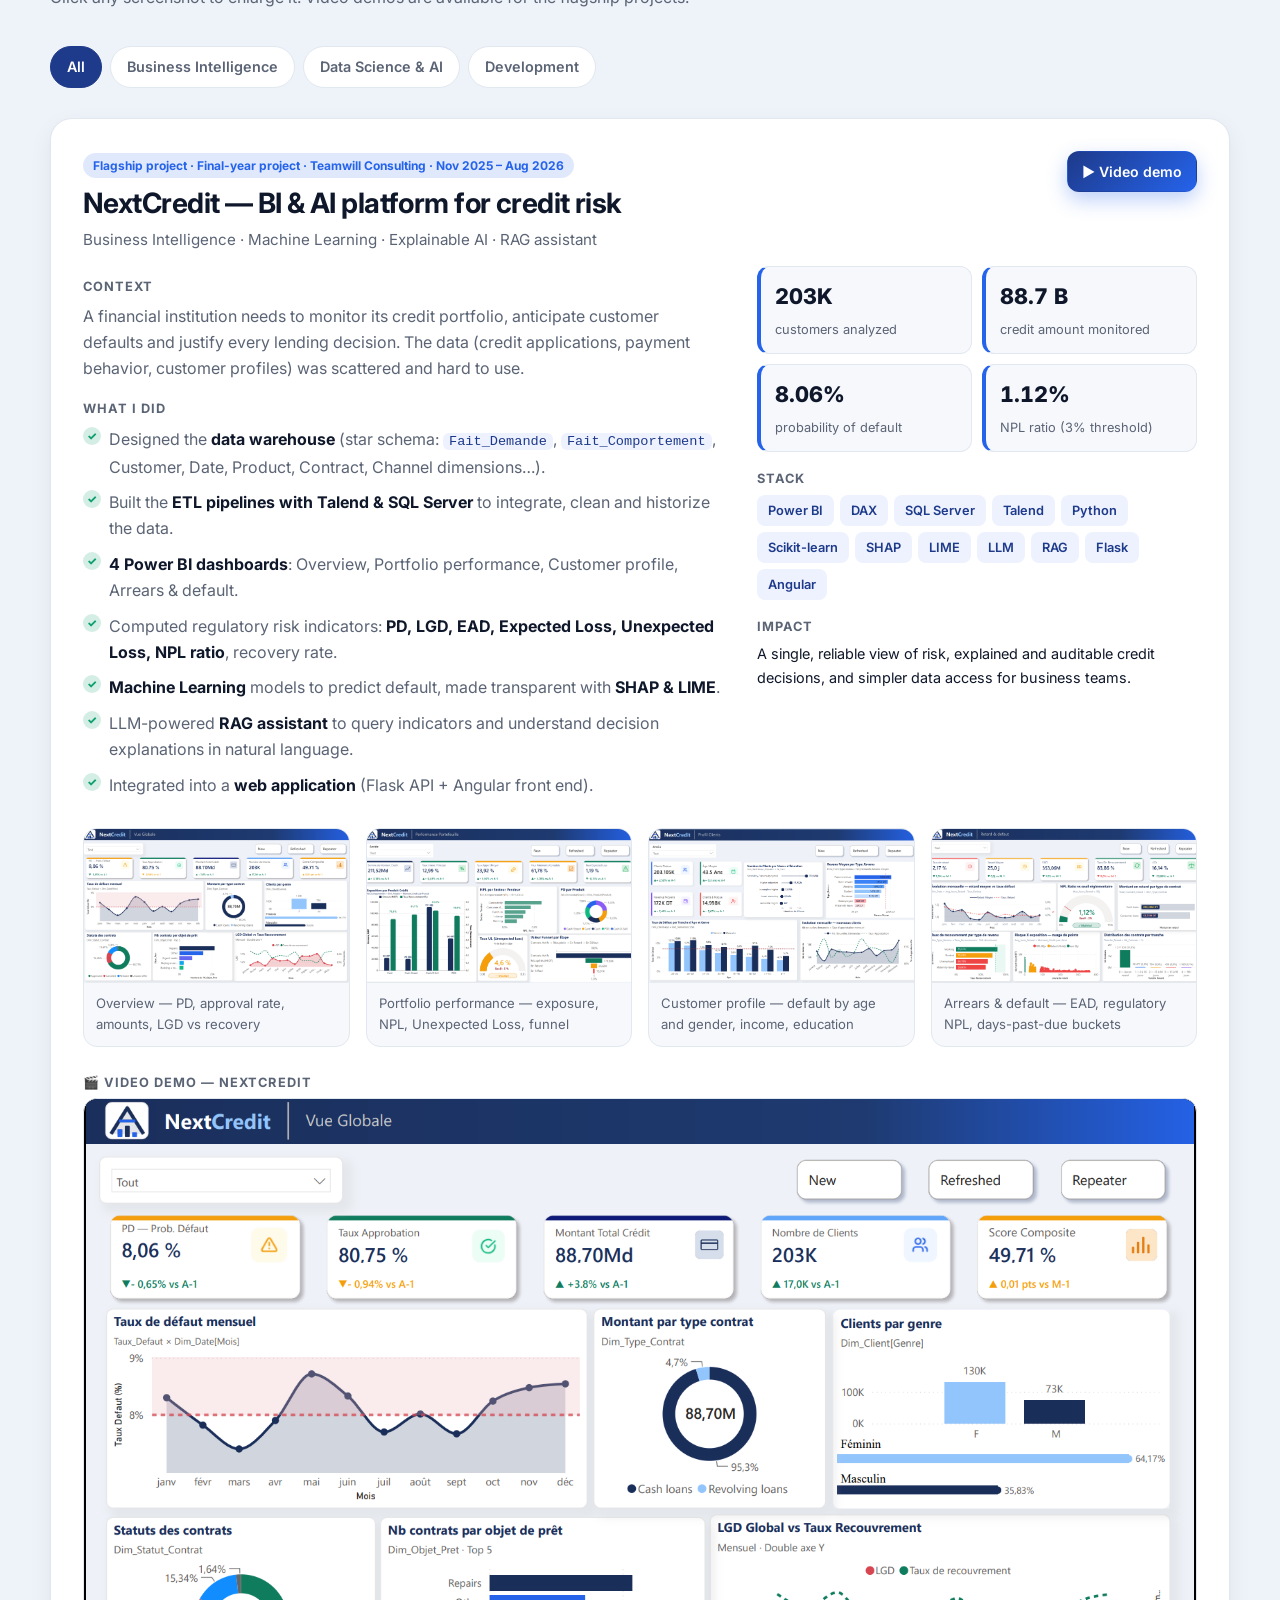
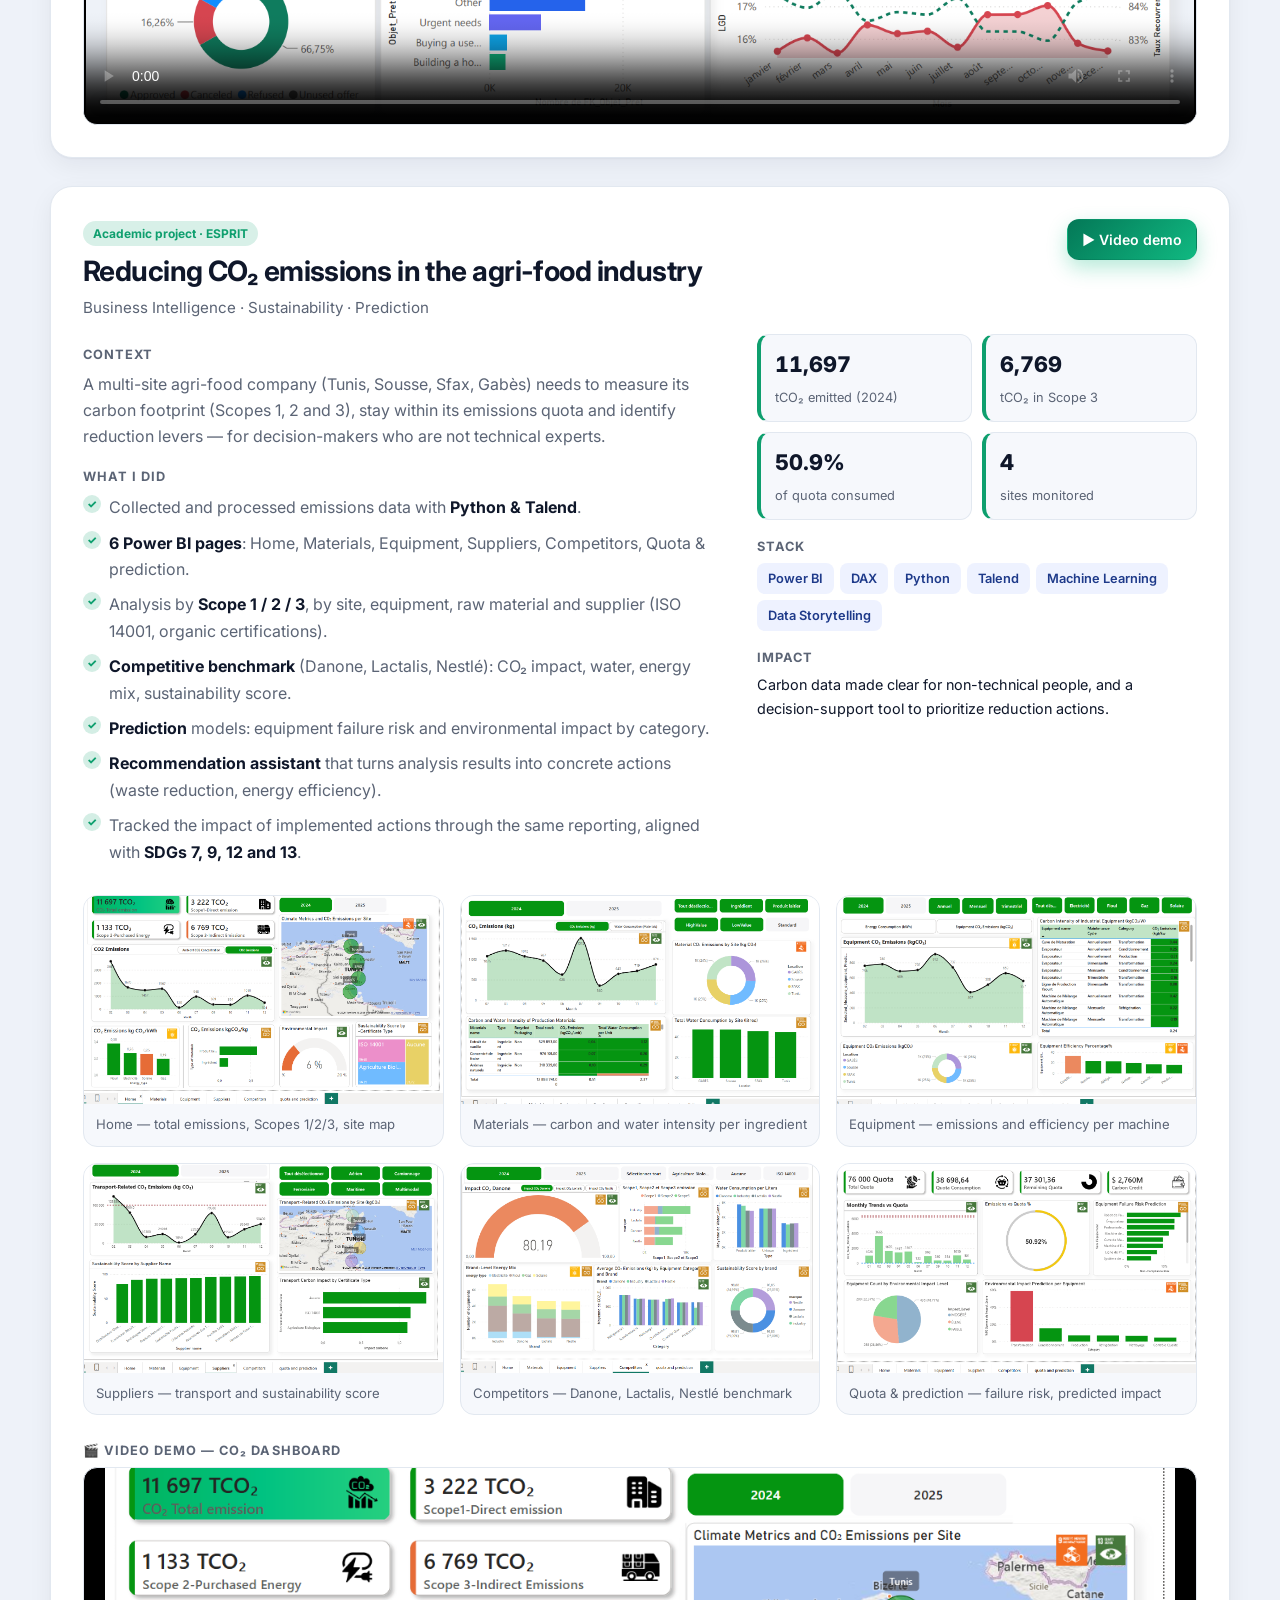
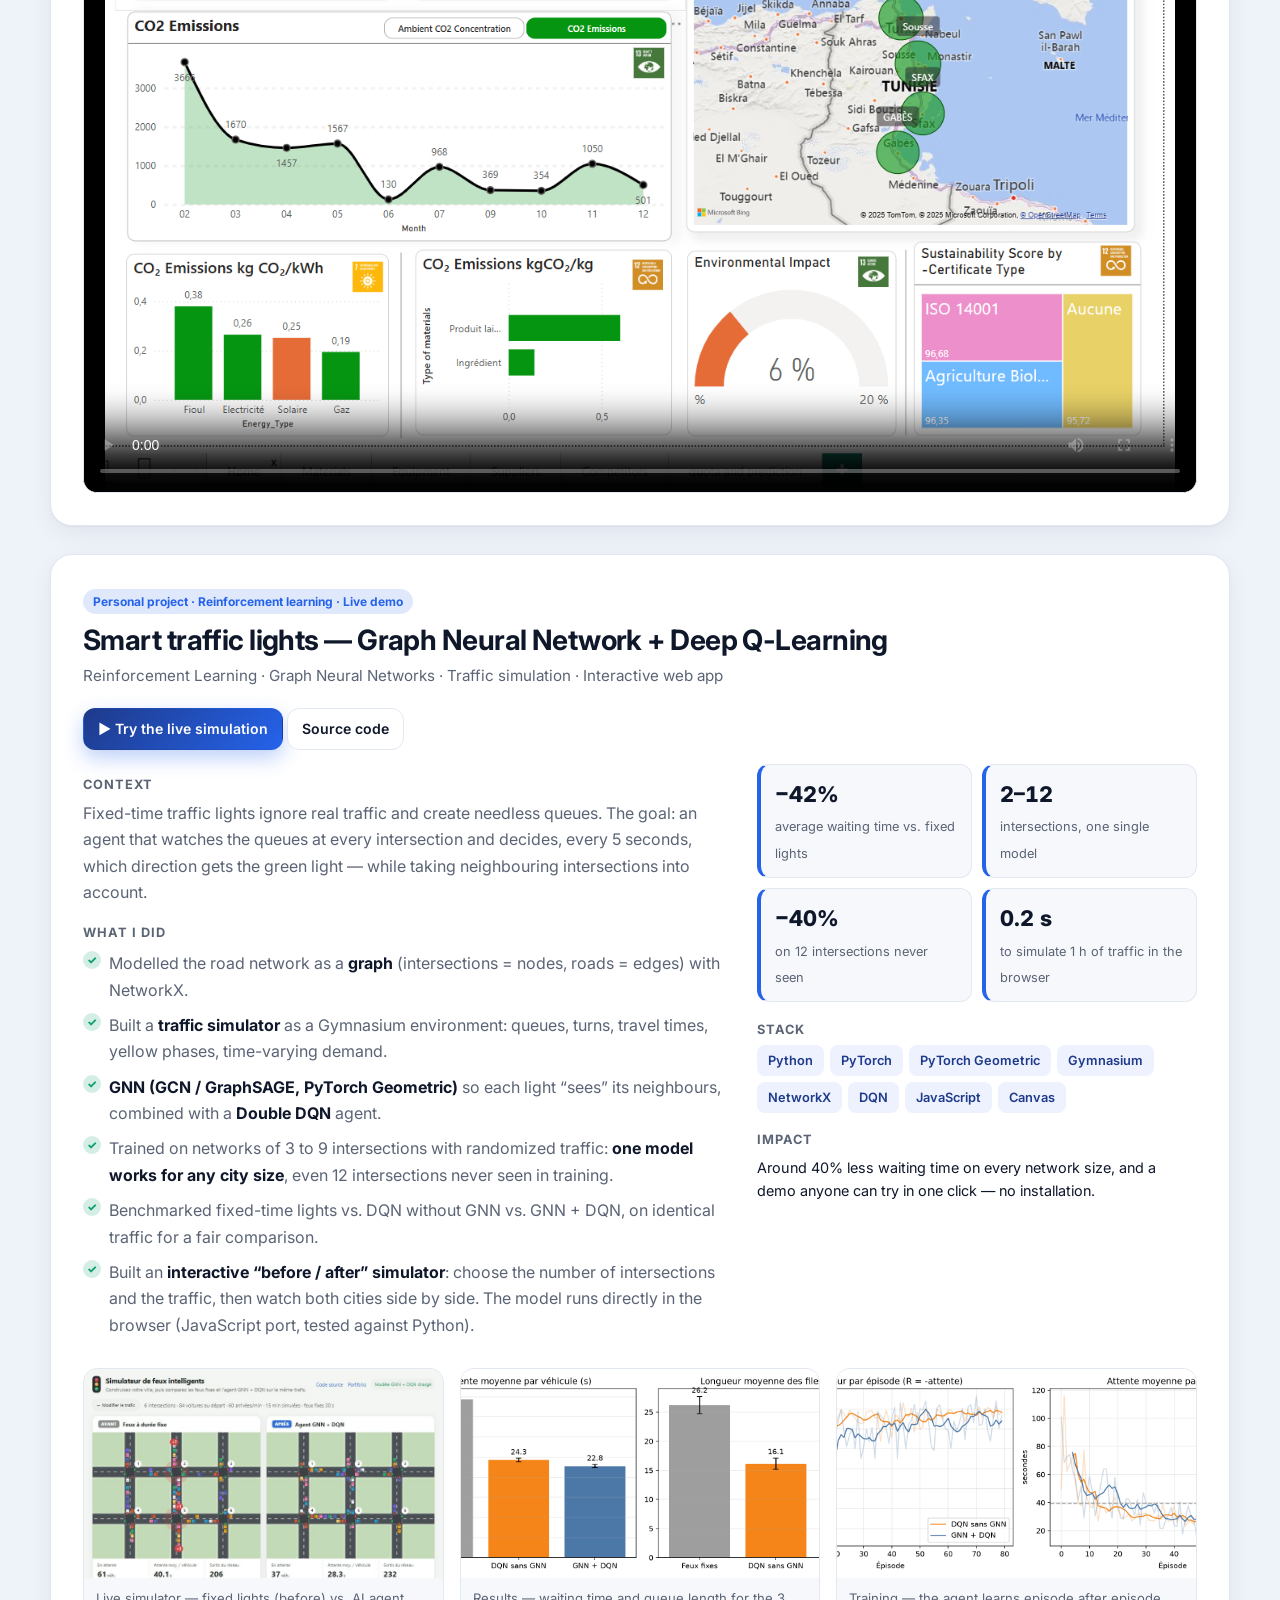
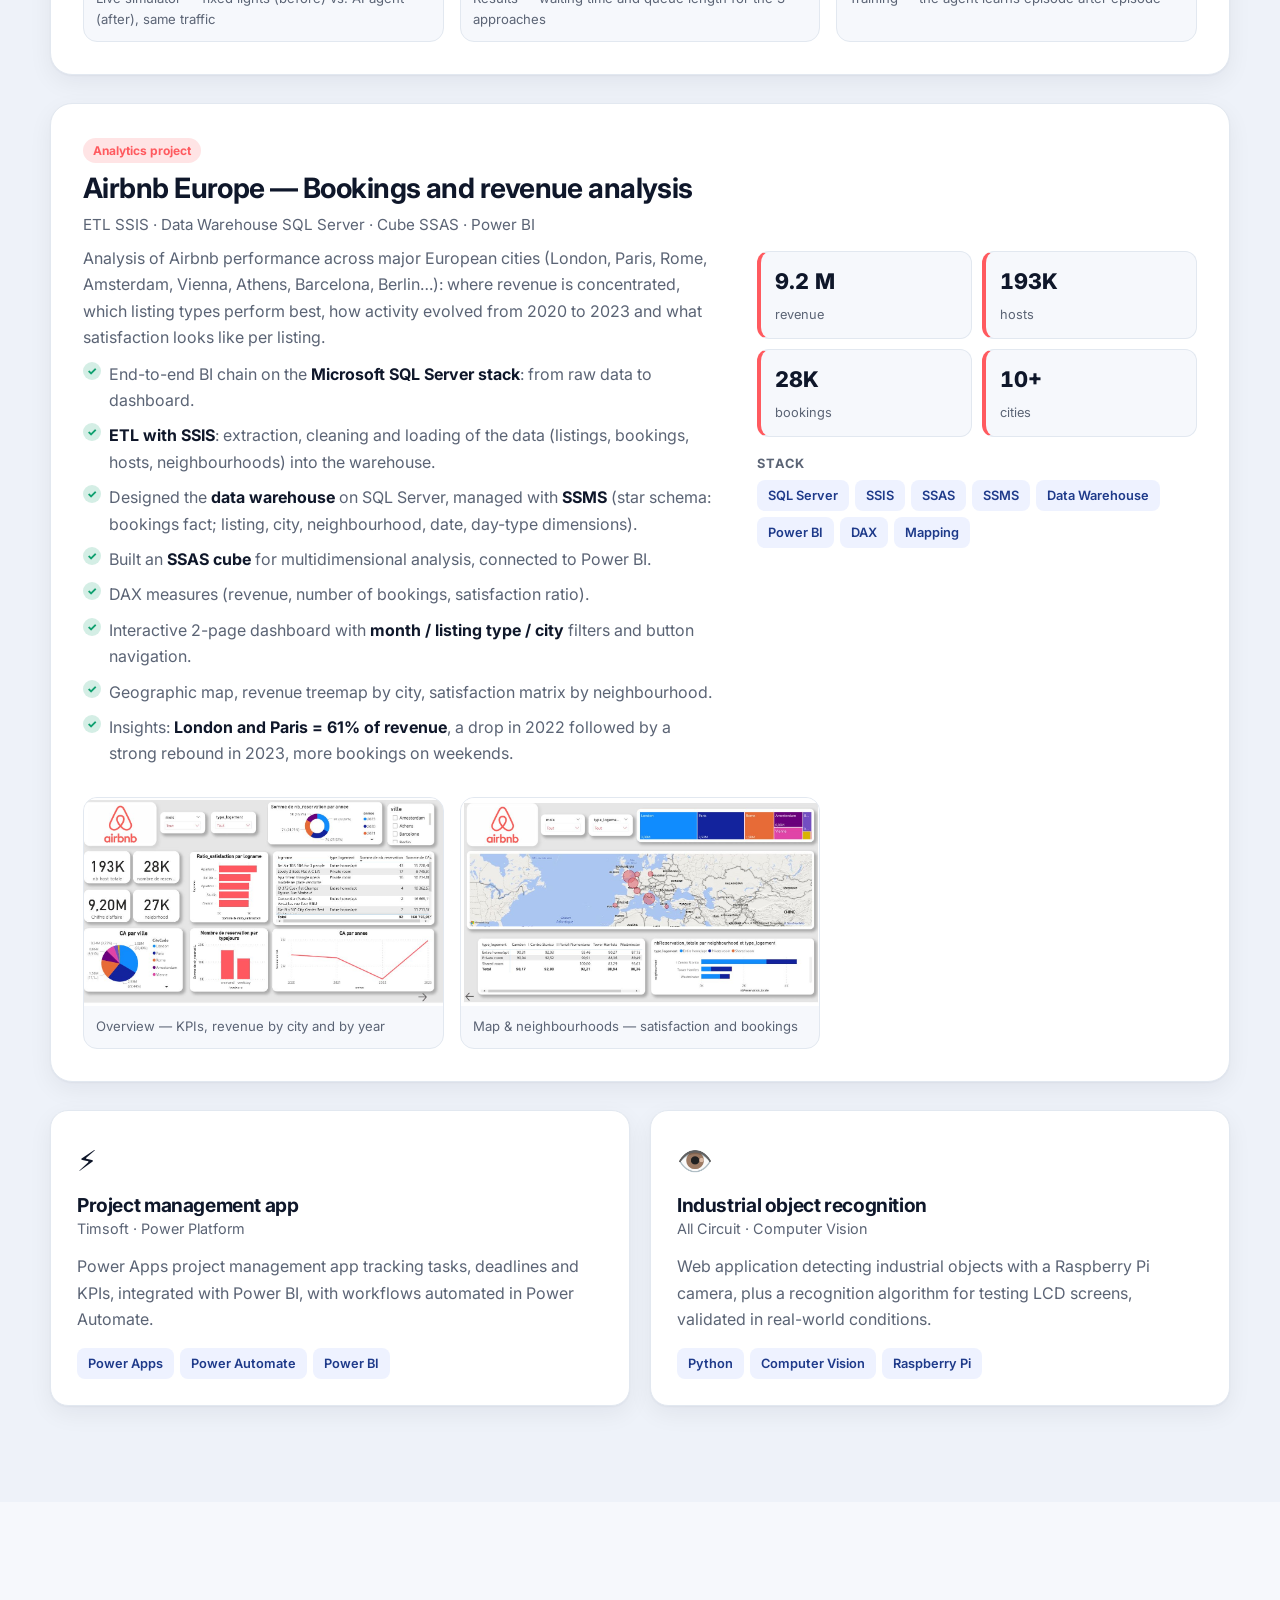
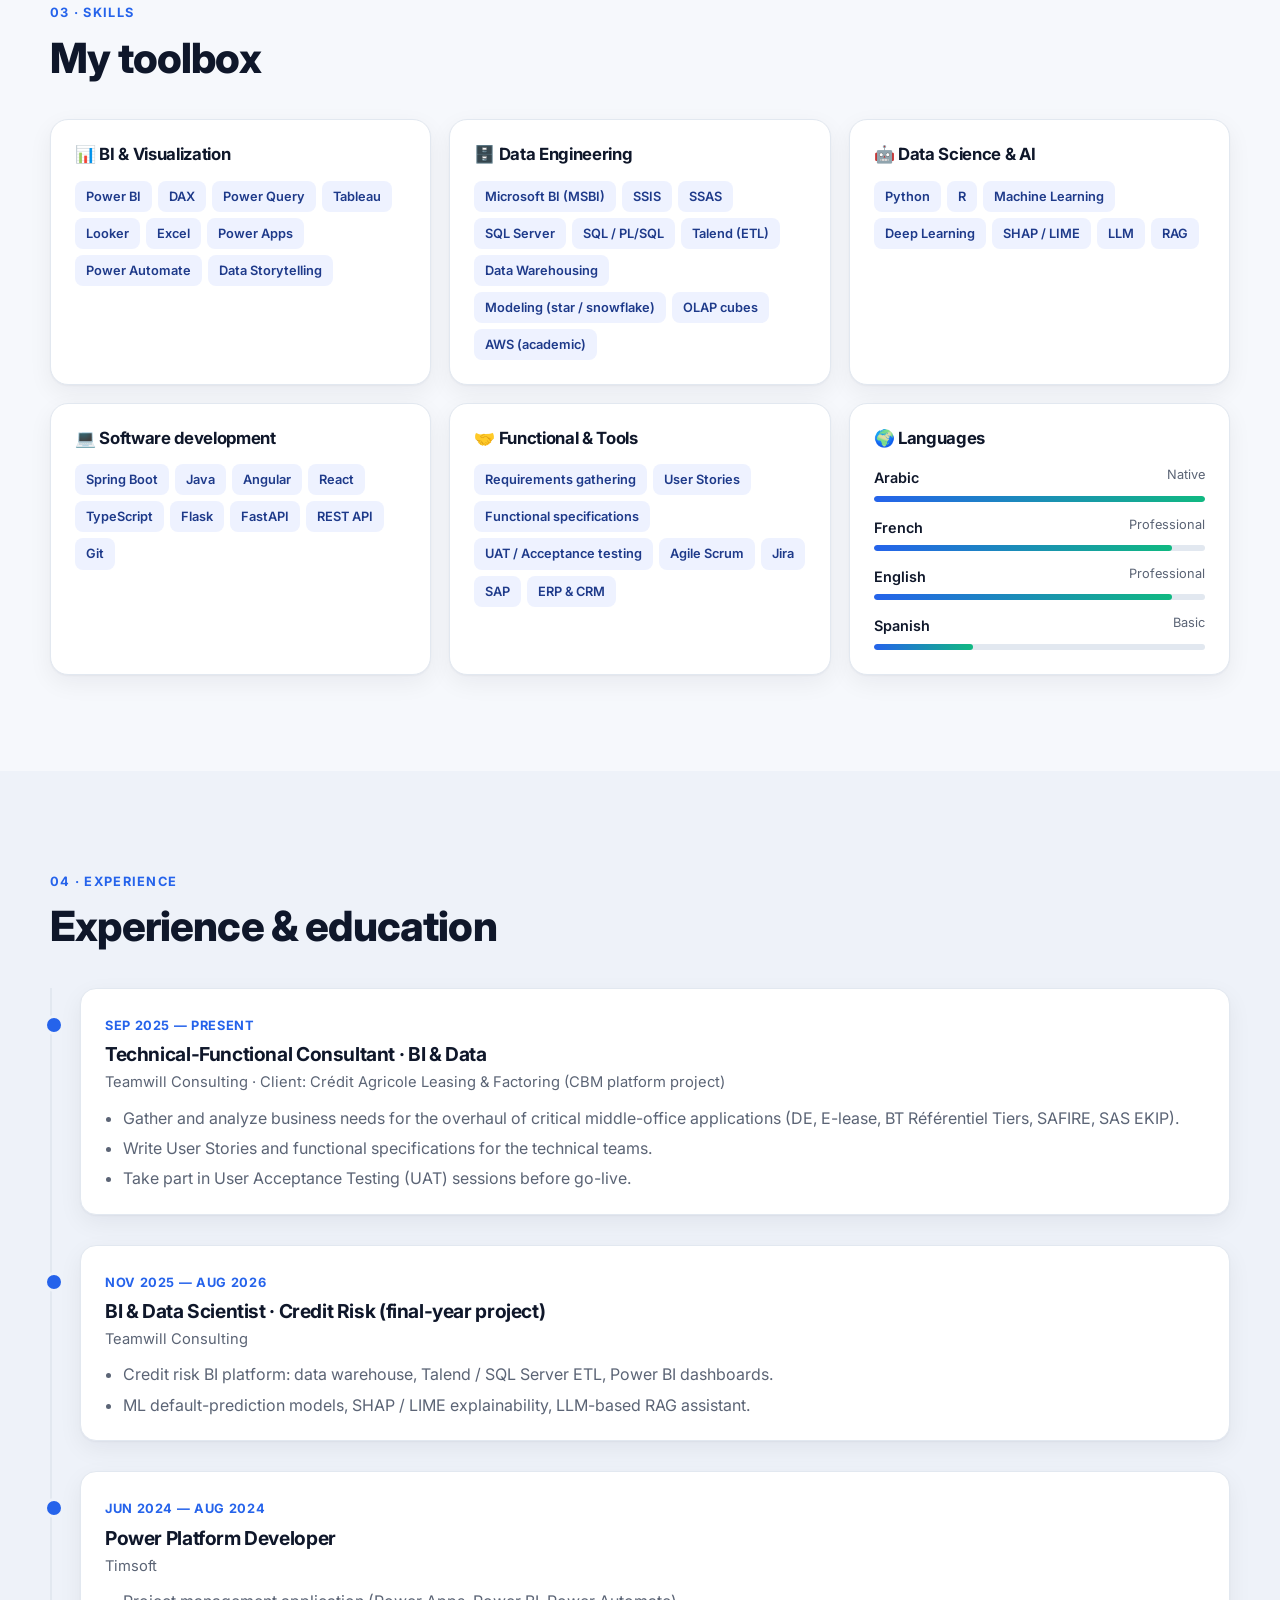
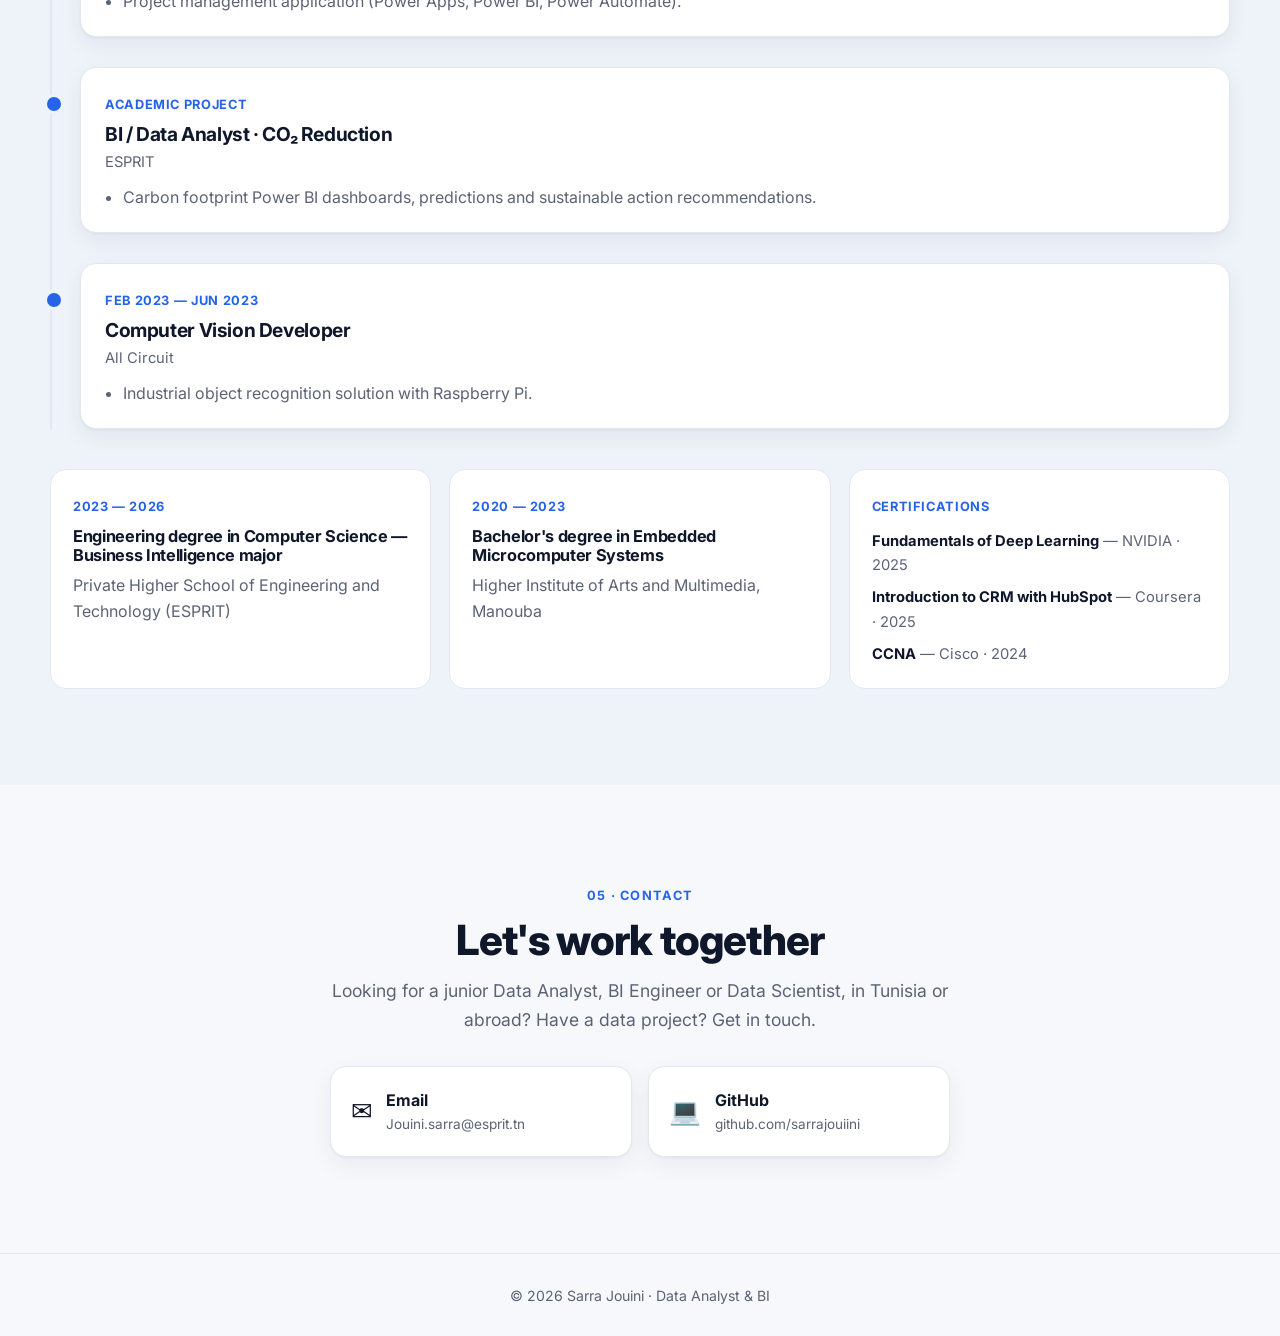
==== commit 14122bd2: "Ajout du projet Feux de circulation intelligents (GNN + Deep Q-Learning) et de sa simulation en lign" ====
--- a/index.html
+++ b/index.html
@@ -12,7 +12,7 @@
   <link rel="preconnect" href="https://fonts.googleapis.com">
   <link rel="preconnect" href="https://fonts.gstatic.com" crossorigin>
   <link href="https://fonts.googleapis.com/css2?family=Inter:wght@400;500;600;700;800&display=swap" rel="stylesheet">
-  <link rel="stylesheet" href="style.css">
+  <link rel="stylesheet" href="style.css?v=3">
 </head>
 <body>
 
@@ -268,6 +268,61 @@
       </div>
     </article>
 
+    <!-- ---------- PROJECT : SMART TRAFFIC LIGHTS (GNN + RL) ---------- -->
+    <article class="project featured reveal" data-cat="ml dev">
+      <div class="project-header">
+        <div>
+          <span class="badge badge-blue" data-i18n="p6.badge">Personal project · Reinforcement learning · Live demo</span>
+          <h3 data-i18n="p6.title">Smart traffic lights — Graph Neural Network + Deep Q-Learning</h3>
+          <p class="project-sub" data-i18n="p6.sub">Reinforcement Learning · Graph Neural Networks · Traffic simulation · Interactive web app</p>
+        </div>
+        <div class="project-links">
+          <a href="traffic-simulator/" class="btn btn-sm btn-primary" target="_blank" rel="noopener" data-i18n="p6.btn">▶ Try the live simulation</a>
+          <a href="https://github.com/sarrajouiini/traffic-rl-gnn" class="btn btn-sm btn-ghost" target="_blank" rel="noopener" data-i18n="btn.code">Source code</a>
+        </div>
+      </div>
+
+      <div class="project-body">
+        <div class="project-desc">
+          <h4 data-i18n="h.context">Context</h4>
+          <p data-i18n="p6.context">
+            Fixed-time traffic lights ignore real traffic and create needless queues. The goal: an agent that watches
+            the queues at every intersection and decides, every 5 seconds, which direction gets the green light —
+            while taking neighbouring intersections into account.
+          </p>
+          <h4 data-i18n="h.did">What I did</h4>
+          <ul class="checks">
+            <li data-i18n="p6.l1">Modelled the road network as a <strong>graph</strong> (intersections = nodes, roads = edges) with NetworkX.</li>
+            <li data-i18n="p6.l2">Built a <strong>traffic simulator</strong> as a Gymnasium environment: queues, turns, travel times, yellow phases, time-varying demand.</li>
+            <li data-i18n="p6.l3"><strong>GNN (GCN / GraphSAGE, PyTorch Geometric)</strong> so each light “sees” its neighbours, combined with a <strong>Double DQN</strong> agent.</li>
+            <li data-i18n="p6.l4">Trained on networks of 3 to 9 intersections with randomized traffic: <strong>one model works for any city size</strong>, even 12 intersections never seen in training.</li>
+            <li data-i18n="p6.l5">Benchmarked fixed-time lights vs. DQN without GNN vs. GNN + DQN, on identical traffic for a fair comparison.</li>
+            <li data-i18n="p6.l6">Built an <strong>interactive “before / after” simulator</strong>: choose the number of intersections and the traffic, then watch both cities side by side. The model runs directly in the browser (JavaScript port, tested against Python).</li>
+          </ul>
+        </div>
+        <aside class="project-side">
+          <div class="metrics">
+            <div class="metric"><span data-i18n="p6.m1v">−42%</span><small data-i18n="p6.m1">average waiting time vs. fixed lights</small></div>
+            <div class="metric"><span>2–12</span><small data-i18n="p6.m2">intersections, one single model</small></div>
+            <div class="metric"><span data-i18n="p6.m3v">−40%</span><small data-i18n="p6.m3">on 12 intersections never seen</small></div>
+            <div class="metric"><span data-i18n="p6.m4v">0.2 s</span><small data-i18n="p6.m4">to simulate 1 h of traffic in the browser</small></div>
+          </div>
+          <h4>Stack</h4>
+          <div class="tags">
+            <span>Python</span><span>PyTorch</span><span>PyTorch Geometric</span><span>Gymnasium</span><span>NetworkX</span><span>DQN</span><span>JavaScript</span><span>Canvas</span>
+          </div>
+          <h4>Impact</h4>
+          <p class="small" data-i18n="p6.impact">Around 40% less waiting time on every network size, and a demo anyone can try in one click — no installation.</p>
+        </aside>
+      </div>
+
+      <div class="gallery gallery-3">
+        <figure data-full="assets/img/traffic/simulator.jpg"><img src="assets/img/traffic/simulator.jpg" alt="Traffic simulator – before / after" loading="lazy"><figcaption data-i18n="p6.f1">Live simulator — fixed lights (before) vs. AI agent (after), same traffic</figcaption></figure>
+        <figure data-full="assets/img/traffic/comparison.png"><img src="assets/img/traffic/comparison.png" alt="Comparison of the three approaches" loading="lazy"><figcaption data-i18n="p6.f2">Results — waiting time and queue length for the 3 approaches</figcaption></figure>
+        <figure data-full="assets/img/traffic/training-curves.png"><img src="assets/img/traffic/training-curves.png" alt="Training curves" loading="lazy"><figcaption data-i18n="p6.f3">Training — the agent learns episode after episode</figcaption></figure>
+      </div>
+    </article>
+
     <!-- ---------- PROJECT 3 : AIRBNB ---------- -->
     <article class="project reveal" data-cat="bi">
       <div class="project-header">
@@ -478,7 +533,7 @@
   <button class="lb-nav lb-next" aria-label="Next">›</button>
 </div>
 
-<script src="i18n.js"></script>
-<script src="script.js"></script>
+<script src="i18n.js?v=3"></script>
+<script src="script.js?v=3"></script>
 </body>
 </html>
